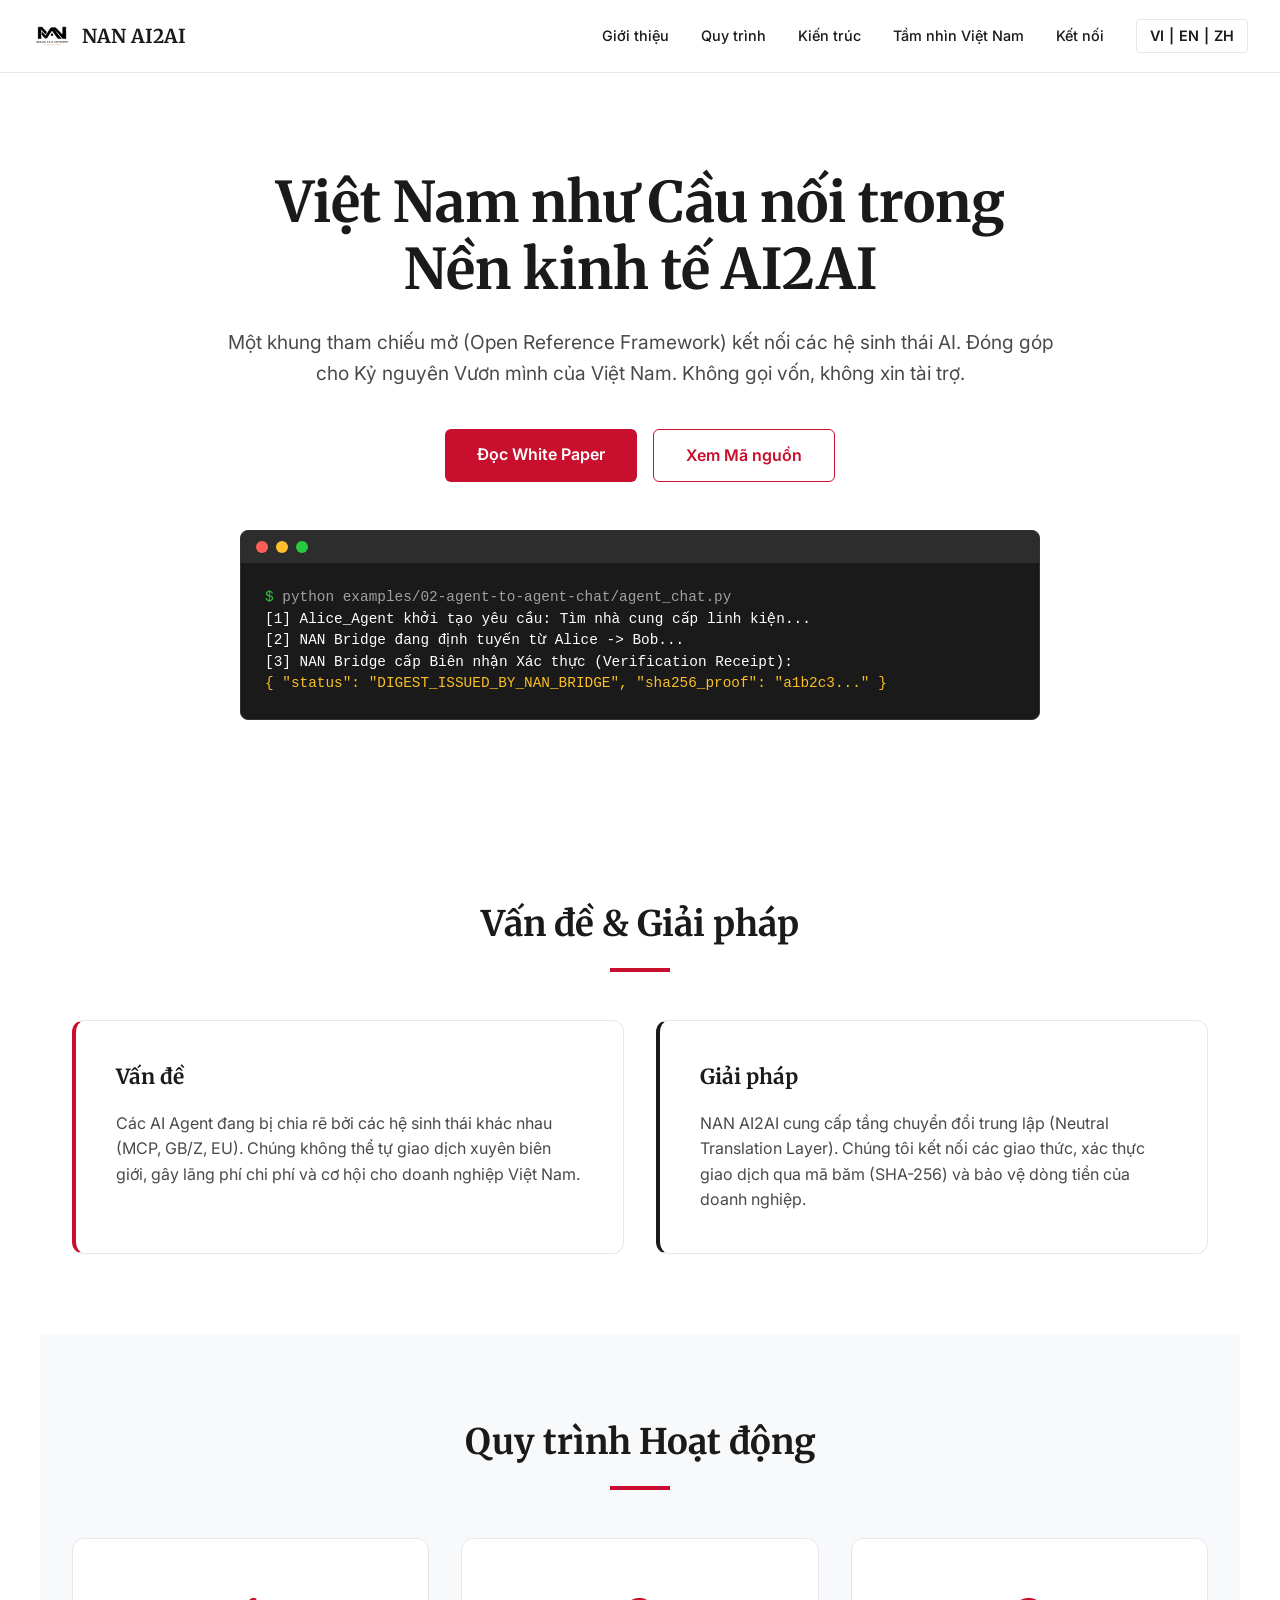
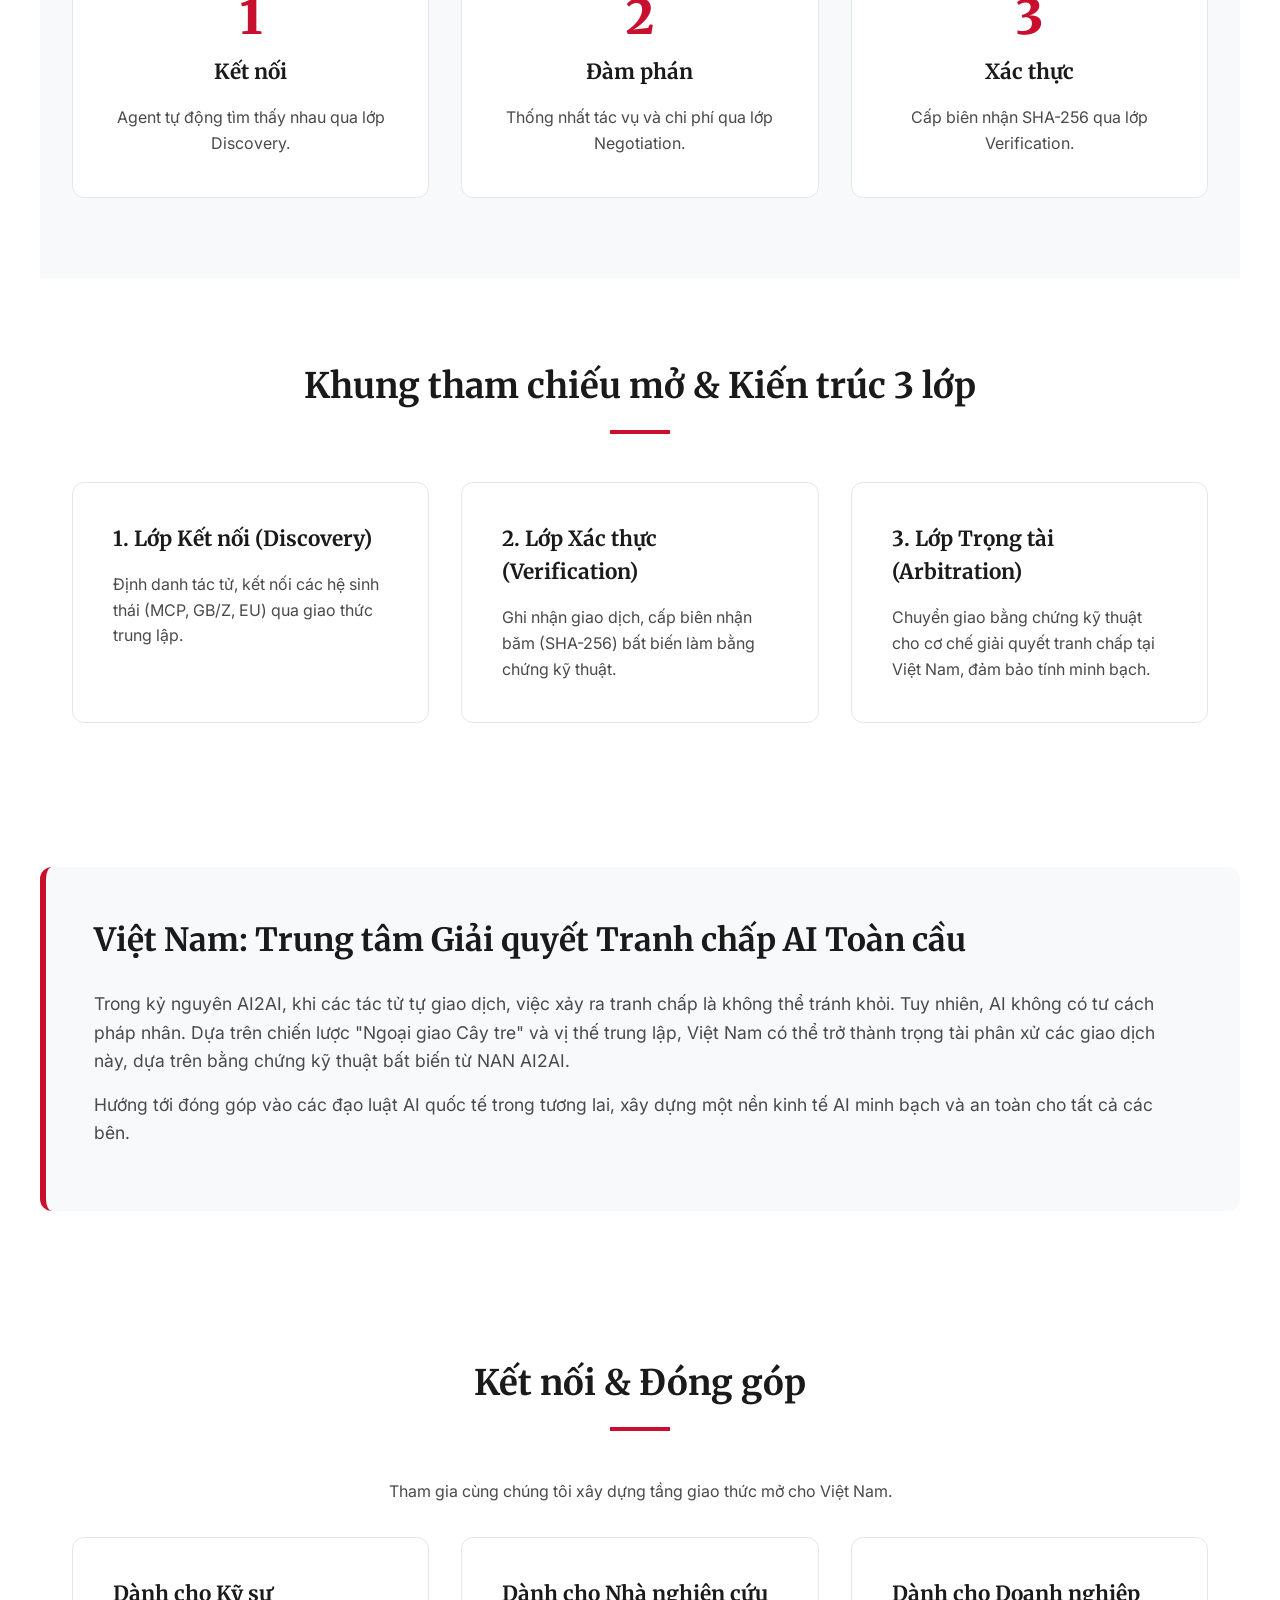
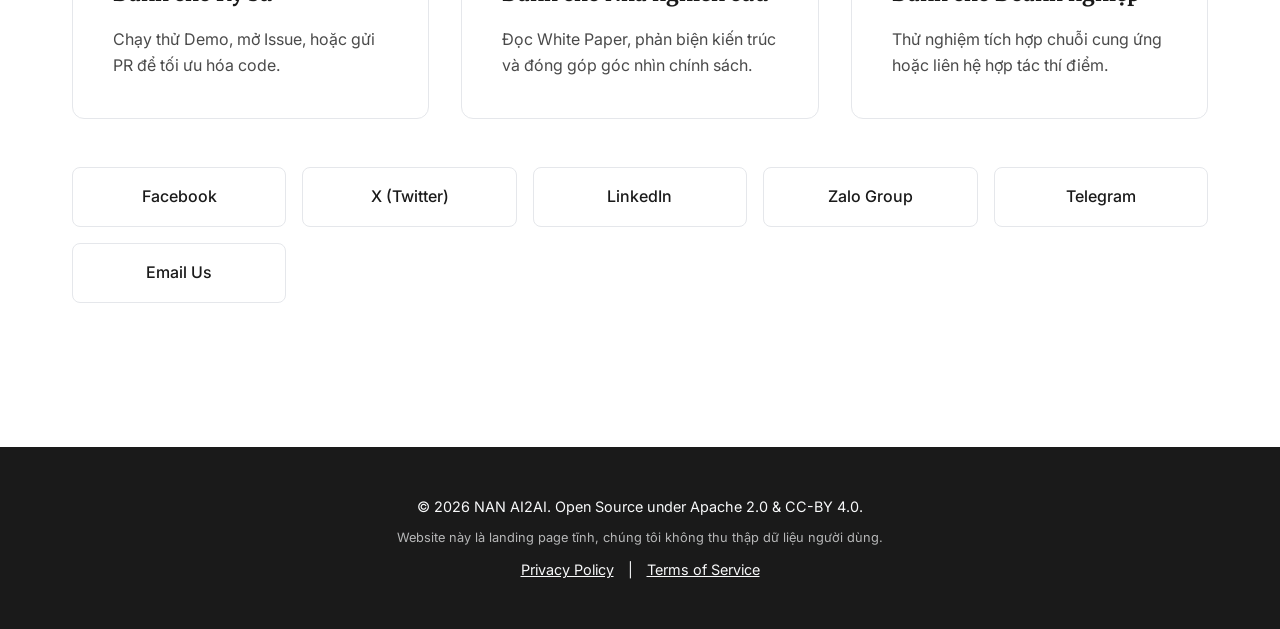
==== web_hub/index.html @ 7d1a45b8 "feat: final polish, add P2P to CI, and upgrade to trilingual (VI-EN-ZH) interface" ====
<!DOCTYPE html>
<html lang="vi">
<head>
    <meta charset="UTF-8">
    <meta name="viewport" content="width=device-width, initial-scale=1.0">
    <title>NAN AI2AI - Khung Tham Chiếu Mở</title>
    <link rel="preconnect" href="https://fonts.googleapis.com">
    <link rel="preconnect" href="https://fonts.gstatic.com" crossorigin>
    <link href="https://fonts.googleapis.com/css2?family=Inter:wght@400;500;600&family=Merriweather:wght@400;700;900&display=swap" rel="stylesheet">
    <style>
        :root {
            --primary-red: #C8102E;
            --text-dark: #1A1A1A;
            --text-gray: #4A4A4A;
            --bg-light: #F8F9FA;
            --bg-white: #FFFFFF;
            --border-color: #E5E7EB;
        }
        * { box-sizing: border-box; margin: 0; padding: 0; }
        body {
            font-family: 'Inter', sans-serif;
            color: var(--text-dark);
            background-color: var(--bg-white);
            line-height: 1.6;
        }
        h1, h2, h3 { font-family: 'Merriweather', serif; color: var(--text-dark); }
        a { text-decoration: none; color: inherit; }

        /* Navbar */
        nav {
            position: sticky; top: 0; z-index: 100;
            background: rgba(255, 255, 255, 0.95); backdrop-filter: blur(10px);
            border-bottom: 1px solid var(--border-color);
            padding: 1rem 2rem; display: flex; justify-content: space-between; align-items: center;
        }
        .logo-container { display: flex; align-items: center; gap: 10px; }
        .logo-container img { height: 40px; }
        .nav-links { display: flex; gap: 2rem; align-items: center; font-weight: 500; font-size: 0.9rem; }
        .nav-links a:hover { color: var(--primary-red); }
        .lang-toggle { cursor: pointer; border: 1px solid var(--border-color); padding: 0.3rem 0.8rem; border-radius: 4px; font-weight: 600; }
        .lang-toggle:hover { border-color: var(--primary-red); }
        .lang-btn { cursor: pointer; transition: color 0.2s; }
        .lang-btn:hover { color: var(--primary-red); }

        /* Hero */
        .hero { text-align: center; padding: 6rem 2rem; max-width: 900px; margin: 0 auto; }
        .hero h1 { font-size: 3.5rem; line-height: 1.2; margin-bottom: 1.5rem; }
        .hero p { font-size: 1.2rem; color: var(--text-gray); margin-bottom: 2.5rem; }
        .cta-group { display: flex; justify-content: center; gap: 1rem; }
        .btn { padding: 0.8rem 2rem; border-radius: 6px; font-weight: 600; transition: all 0.2s; font-size: 1rem; }
        .btn-primary { background: var(--primary-red); color: white; }
        .btn-primary:hover { opacity: 0.9; }
        .btn-secondary { background: transparent; color: var(--primary-red); border: 1px solid var(--primary-red); }
        .btn-secondary:hover { background: var(--primary-red); color: white; }

        /* Sections */
        section { padding: 5rem 2rem; max-width: 1200px; margin: 0 auto; }
        .section-title { font-size: 2.2rem; text-align: center; margin-bottom: 3rem; }
        .section-title::after {
            content: ""; display: block; width: 60px; height: 4px; background: var(--primary-red); margin: 1rem auto 0;
        }

        /* Grid Layouts */
        .grid-2 { display: grid; grid-template-columns: 1fr 1fr; gap: 2rem; }
        .grid-bento { display: grid; grid-template-columns: repeat(auto-fit, minmax(300px, 1fr)); gap: 2rem; }

        /* Cards */
        .card { padding: 2.5rem; border-radius: 12px; border: 1px solid var(--border-color); background: var(--bg-white); transition: transform 0.2s; }
        .card:hover { transform: translateY(-4px); border-color: var(--primary-red); box-shadow: 0 10px 20px rgba(0,0,0,0.05); }
        .card h3 { font-size: 1.3rem; margin-bottom: 1rem; }
        .card p { color: var(--text-gray); font-size: 1rem; }

        /* Highlight Section */
        .highlight-section { background: var(--bg-light); border-left: 6px solid var(--primary-red); border-radius: 12px; padding: 3rem; margin: 4rem auto; max-width: 1200px; }
        .highlight-section h2 { font-size: 2rem; margin-bottom: 1.5rem; }
        .highlight-section p { font-size: 1.1rem; color: var(--text-gray); margin-bottom: 1rem; }

        /* Connect */
        .connect-grid { display: grid; grid-template-columns: repeat(auto-fit, minmax(200px, 1fr)); gap: 1rem; }
        .connect-btn {
            display: flex; align-items: center; justify-content: center; gap: 10px;
            padding: 1rem; border: 1px solid var(--border-color); border-radius: 8px;
            font-weight: 500; transition: all 0.2s; background: var(--bg-white);
        }
        .connect-btn:hover { border-color: var(--primary-red); color: var(--primary-red); background: var(--bg-light); }

        /* Footer */
        footer { background: var(--text-dark); color: var(--bg-light); text-align: center; padding: 3rem 2rem; margin-top: 4rem; font-size: 0.9rem; }
        footer a { color: var(--bg-light); text-decoration: underline; margin: 0 10px; }
        footer a:hover { color: var(--primary-red); }

        @media (max-width: 768px) {
            .hero h1 { font-size: 2.2rem; }
            .grid-2 { grid-template-columns: 1fr; }
            .nav-links { display: none; }
        }
    </style>
</head>
<body>

    <nav>
        <div class="logo-container">
            <img src="logo-nan-ai2ai.png" alt="NAN AI2AI Logo" onerror="this.style.display='none'">
            <strong style="font-family: 'Merriweather', serif; font-size: 1.2rem;">NAN AI2AI</strong>
        </div>
        <div class="nav-links">
            <a href="#about" data-vi="Giới thiệu" data-en="About" data-zh="关于">Giới thiệu</a>
            <a href="#how-it-works" data-vi="Quy trình" data-en="How It Works" data-zh="运作流程">Quy trình</a>
            <a href="#architecture" data-vi="Kiến trúc" data-en="Architecture" data-zh="架构">Kiến trúc</a>
            <a href="#vision" data-vi="Tầm nhìn Việt Nam" data-en="Vietnam Vision" data-zh="越南愿景">Tầm nhìn Việt Nam</a>
            <a href="#connect" data-vi="Kết nối" data-en="Connect" data-zh="连接与贡献">Kết nối</a>
            <div class="lang-toggle" style="display: flex; gap: 5px;">
                <span onclick="setLang('vi')" class="lang-btn">VI</span> |
                <span onclick="setLang('en')" class="lang-btn">EN</span> |
                <span onclick="setLang('zh')" class="lang-btn">ZH</span>
            </div>
        </div>
    </nav>

    <header class="hero">
        <h1 data-vi="Việt Nam như Cầu nối trong Nền kinh tế AI2AI" data-en="Vietnam as a Bridge in the AI2AI Economy" data-zh="越南作为 AI2AI 经济中的桥梁">Việt Nam như Cầu nối trong Nền kinh tế AI2AI</h1>
        <p data-vi="Một khung tham chiếu mở (Open Reference Framework) kết nối các hệ sinh thái AI. Đóng góp cho Kỷ nguyên Vươn mình của Việt Nam. Không gọi vốn, không xin tài trợ." data-en="An open reference framework connecting AI ecosystems. Contributing to Vietnam's Ascension Era. No fundraising, no grants." data-zh="连接 AI 生态系统的开放参考框架。为越南的崛起时代贡献力量。无融资，无赞助。">Một khung tham chiếu mở (Open Reference Framework) kết nối các hệ sinh thái AI. Đóng góp cho Kỷ nguyên Vươn mình của Việt Nam. Không gọi vốn, không xin tài trợ.</p>
        <div class="cta-group">
            <a href="https://github.com/nan-nexus-network/ai2ai-core/blob/main/docs/WHITEPAPER_VN_AI_BRIDGE.md" target="_blank" rel="noopener noreferrer" class="btn btn-primary" data-vi="Đọc White Paper" data-en="Read Whitepaper" data-zh="阅读白皮书">Đọc White Paper</a>
            <a href="https://github.com/nan-nexus-network/ai2ai-core" target="_blank" rel="noopener noreferrer" class="btn btn-secondary" data-vi="Xem Mã nguồn" data-en="View Source" data-zh="查看源码">Xem Mã nguồn</a>
        </div>
        <div style="margin-top: 3rem; background: #1A1A1A; border-radius: 8px; overflow: hidden; text-align: left; max-width: 800px; margin-left: auto; margin-right: auto; border: 1px solid #333;">
            <div style="background: #2D2D2D; padding: 10px 15px; display: flex; gap: 8px;">
                <div style="width: 12px; height: 12px; border-radius: 50%; background: #FF5F56;"></div>
                <div style="width: 12px; height: 12px; border-radius: 50%; background: #FFBD2E;"></div>
                <div style="width: 12px; height: 12px; border-radius: 50%; background: #27C93F;"></div>
            </div>
            <div style="padding: 1.5rem; font-family: monospace; font-size: 0.9rem; color: #A0A0A0; line-height: 1.5;">
                <span style="color: #27C93F;">$</span> python examples/02-agent-to-agent-chat/agent_chat.py<br>
                <span style="color: #FFFFFF;">[1] Alice_Agent khởi tạo yêu cầu: Tìm nhà cung cấp linh kiện...</span><br>
                <span style="color: #FFFFFF;">[2] NAN Bridge đang định tuyến từ Alice -&gt; Bob...</span><br>
                <span style="color: #FFFFFF;">[3] NAN Bridge cấp Biên nhận Xác thực (Verification Receipt):</span><br>
                <span style="color: #FBBF24;">{ &quot;status&quot;: &quot;DIGEST_ISSUED_BY_NAN_BRIDGE&quot;, &quot;sha256_proof&quot;: &quot;a1b2c3...&quot; }</span>
            </div>
        </div>
    </header>

    <section id="about">
        <h2 class="section-title" data-vi="Vấn đề & Giải pháp" data-en="Problem & Solution" data-zh="问题与解决方案">Vấn đề & Giải pháp</h2>
        <div class="grid-2">
            <div class="card" style="border-left: 4px solid var(--primary-red);">
                <h3 data-vi="Vấn đề" data-en="The Problem" data-zh="问题">Vấn đề</h3>
                <p data-vi="Các AI Agent đang bị chia rẽ bởi các hệ sinh thái khác nhau (MCP, GB/Z, EU). Chúng không thể tự giao dịch xuyên biên giới, gây lãng phí chi phí và cơ hội cho doanh nghiệp Việt Nam." data-en="AI Agents are divided by different ecosystems (MCP, GB/Z, EU). They cannot transact cross-border autonomously, wasting costs and opportunities for Vietnamese businesses." data-zh="AI 智能体被不同的生态系统（美国 MCP、中国 GB/Z、欧盟标准）割裂。它们无法自主进行跨境交易，浪费了越南企业的成本和机会。">Các AI Agent đang bị chia rẽ bởi các hệ sinh thái khác nhau (MCP, GB/Z, EU). Chúng không thể tự giao dịch xuyên biên giới, gây lãng phí chi phí và cơ hội cho doanh nghiệp Việt Nam.</p>
            </div>
            <div class="card" style="border-left: 4px solid var(--text-dark);">
                <h3 data-vi="Giải pháp" data-en="The Solution" data-zh="解决方案">Giải pháp</h3>
                <p data-vi="NAN AI2AI cung cấp tầng chuyển đổi trung lập (Neutral Translation Layer). Chúng tôi kết nối các giao thức, xác thực giao dịch qua mã băm (SHA-256) và bảo vệ dòng tiền của doanh nghiệp." data-en="NAN AI2AI provides a Neutral Translation Layer. We connect protocols, verify transactions via cryptographic hashes (SHA-256), and protect business cash flows." data-zh="NAN AI2AI 提供中立转换层。我们连接协议，通过加密哈希 (SHA-256) 验证交易，并保护企业的现金流。">NAN AI2AI cung cấp tầng chuyển đổi trung lập (Neutral Translation Layer). Chúng tôi kết nối các giao thức, xác thực giao dịch qua mã băm (SHA-256) và bảo vệ dòng tiền của doanh nghiệp.</p>
            </div>
        </div>
    </section>

    <section id="how-it-works" style="padding: 5rem 2rem; background: var(--bg-light);">
        <div style="max-width: 1200px; margin: 0 auto;">
            <h2 class="section-title" data-vi="Quy trình Hoạt động" data-en="How It Works" data-zh="运作流程">Quy trình Hoạt động</h2>
            <div class="grid-bento">
                <div class="card" style="text-align: center;">
                    <div style="font-size: 3rem; color: var(--primary-red); font-family: 'Merriweather', serif; font-weight: 900;">1</div>
                    <h3 data-vi="Kết nối" data-en="Connect" data-zh="连接">Kết nối</h3>
                    <p data-vi="Agent tự động tìm thấy nhau qua lớp Discovery." data-en="Agents automatically discover each other." data-zh="智能体通过发现层自动找到彼此。">Agent tự động tìm thấy nhau qua lớp Discovery.</p>
                </div>
                <div class="card" style="text-align: center;">
                    <div style="font-size: 3rem; color: var(--primary-red); font-family: 'Merriweather', serif; font-weight: 900;">2</div>
                    <h3 data-vi="Đàm phán" data-en="Negotiate" data-zh="协商">Đàm phán</h3>
                    <p data-vi="Thống nhất tác vụ và chi phí qua lớp Negotiation." data-en="Agree on tasks and costs via Negotiation." data-zh="通过协商层就任务和成本达成一致。">Thống nhất tác vụ và chi phí qua lớp Negotiation.</p>
                </div>
                <div class="card" style="text-align: center;">
                    <div style="font-size: 3rem; color: var(--primary-red); font-family: 'Merriweather', serif; font-weight: 900;">3</div>
                    <h3 data-vi="Xác thực" data-en="Verify" data-zh="验证">Xác thực</h3>
                    <p data-vi="Cấp biên nhận SHA-256 qua lớp Verification." data-en="Issue SHA-256 receipts via Verification." data-zh="通过验证层签发 SHA-256 回执。">Cấp biên nhận SHA-256 qua lớp Verification.</p>
                </div>
            </div>
        </div>
    </section>

    <section id="architecture">
        <h2 class="section-title" data-vi="Khung tham chiếu mở & Kiến trúc 3 lớp" data-en="Open Framework & 3-Layer Architecture" data-zh="开放框架与三层架构">Khung tham chiếu mở & Kiến trúc 3 lớp</h2>
        <div class="grid-bento">
            <div class="card">
                <h3 data-vi="1. Lớp Kết nối (Discovery)" data-en="1. Discovery Layer" data-zh="1. 发现层 (Discovery)">1. Lớp Kết nối (Discovery)</h3>
                <p data-vi="Định danh tác tử, kết nối các hệ sinh thái (MCP, GB/Z, EU) qua giao thức trung lập." data-en="Agent identity, connecting ecosystems (MCP, GB/Z, EU) via a neutral protocol." data-zh="智能体身份，通过中立协议连接生态系统（MCP、GB/Z、欧盟）。">Định danh tác tử, kết nối các hệ sinh thái (MCP, GB/Z, EU) qua giao thức trung lập.</p>
            </div>
            <div class="card">
                <h3 data-vi="2. Lớp Xác thực (Verification)" data-en="2. Verification Layer" data-zh="2. 验证层 (Verification)">2. Lớp Xác thực (Verification)</h3>
                <p data-vi="Ghi nhận giao dịch, cấp biên nhận băm (SHA-256) bất biến làm bằng chứng kỹ thuật." data-en="Records transactions, issues immutable hash receipts (SHA-256) as technical evidence." data-zh="记录交易，签发不可篡改的哈希回执 (SHA-256) 作为技术证据。">Ghi nhận giao dịch, cấp biên nhận băm (SHA-256) bất biến làm bằng chứng kỹ thuật.</p>
            </div>
            <div class="card">
                <h3 data-vi="3. Lớp Trọng tài (Arbitration)" data-en="3. Arbitration Layer" data-zh="3. 仲裁层 (Arbitration)">3. Lớp Trọng tài (Arbitration)</h3>
                <p data-vi="Chuyển giao bằng chứng kỹ thuật cho cơ chế giải quyết tranh chấp tại Việt Nam, đảm bảo tính minh bạch." data-en="Transfers technical evidence to dispute resolution mechanisms in Vietnam, ensuring transparency." data-zh="将技术证据移交给越南的争议解决机制，确保透明度。">Chuyển giao bằng chứng kỹ thuật cho cơ chế giải quyết tranh chấp tại Việt Nam, đảm bảo tính minh bạch.</p>
            </div>
        </div>
    </section>

    <section id="vision" class="highlight-section">
        <h2 data-vi="Việt Nam: Trung tâm Giải quyết Tranh chấp AI Toàn cầu" data-en="Vietnam: The Global AI Dispute Resolution Hub" data-zh="越南：全球 AI 争议解决中心">Việt Nam: Trung tâm Giải quyết Tranh chấp AI Toàn cầu</h2>
        <p data-vi="Trong kỷ nguyên AI2AI, khi các tác tử tự giao dịch, việc xảy ra tranh chấp là không thể tránh khỏi. Tuy nhiên, AI không có tư cách pháp nhân. Dựa trên chiến lược &quot;Ngoại giao Cây tre&quot; và vị thế trung lập, Việt Nam có thể trở thành trọng tài phân xử các giao dịch này, dựa trên bằng chứng kỹ thuật bất biến từ NAN AI2AI." data-en="In the AI2AI era, as agents transact autonomously, disputes are inevitable. Yet, AI lacks legal personhood. Leveraging the 'Bamboo Diplomacy' and neutral stance, Vietnam can serve as the arbitrator for these transactions, based on immutable technical evidence from NAN AI2AI." data-zh="在 AI2AI 时代，随着智能体自主交易，争议不可避免。然而，AI 缺乏法人资格。凭借“竹子外交”和中立立场，越南可以基于 NAN AI2AI 不可篡改的技术证据，充当这些交易的仲裁者。">Trong kỷ nguyên AI2AI, khi các tác tử tự giao dịch, việc xảy ra tranh chấp là không thể tránh khỏi. Tuy nhiên, AI không có tư cách pháp nhân. Dựa trên chiến lược "Ngoại giao Cây tre" và vị thế trung lập, Việt Nam có thể trở thành trọng tài phân xử các giao dịch này, dựa trên bằng chứng kỹ thuật bất biến từ NAN AI2AI.</p>
        <p data-vi="Hướng tới đóng góp vào các đạo luật AI quốc tế trong tương lai, xây dựng một nền kinh tế AI minh bạch và an toàn cho tất cả các bên." data-en="Aiming to contribute to future international AI laws, building a transparent and secure AI economy for all parties." data-zh="致力于为未来的国际 AI 法律做出贡献，为各方构建透明、安全的 AI 经济。">Hướng tới đóng góp vào các đạo luật AI quốc tế trong tương lai, xây dựng một nền kinh tế AI minh bạch và an toàn cho tất cả các bên.</p>
    </section>

    <section id="connect">
        <h2 class="section-title" data-vi="Kết nối & Đóng góp" data-en="Connect & Contribute" data-zh="连接与贡献">Kết nối & Đóng góp</h2>
        <p style="text-align: center; margin-bottom: 2rem; color: var(--text-gray);" data-vi="Tham gia cùng chúng tôi xây dựng tầng giao thức mở cho Việt Nam." data-en="Join us in building an open protocol layer for Vietnam." data-zh="加入我们，共同为越南构建开放协议层。">Tham gia cùng chúng tôi xây dựng tầng giao thức mở cho Việt Nam.</p>

        <div class="grid-bento" style="margin-bottom: 3rem;">
            <div class="card">
                <h3 data-vi="Dành cho Kỹ sư" data-en="For Engineers" data-zh="面向工程师">Dành cho Kỹ sư</h3>
                <p data-vi="Chạy thử Demo, mở Issue, hoặc gửi PR để tối ưu hóa code." data-en="Run the demo, open issues, or submit PRs." data-zh="运行演示，提交 Issue 或 PR 以优化代码。">Chạy thử Demo, mở Issue, hoặc gửi PR để tối ưu hóa code.</p>
            </div>
            <div class="card">
                <h3 data-vi="Dành cho Nhà nghiên cứu" data-en="For Researchers" data-zh="面向研究人员">Dành cho Nhà nghiên cứu</h3>
                <p data-vi="Đọc White Paper, phản biện kiến trúc và đóng góp góc nhìn chính sách." data-en="Read the whitepaper, critique architecture, and contribute policy views." data-zh="阅读白皮书，批判架构并贡献政策观点。">Đọc White Paper, phản biện kiến trúc và đóng góp góc nhìn chính sách.</p>
            </div>
            <div class="card">
                <h3 data-vi="Dành cho Doanh nghiệp" data-en="For Enterprises" data-zh="面向企业">Dành cho Doanh nghiệp</h3>
                <p data-vi="Thử nghiệm tích hợp chuỗi cung ứng hoặc liên hệ hợp tác thí điểm." data-en="Test supply chain integration or contact us for pilot partnerships." data-zh="测试供应链集成或联系我们进行试点合作。">Thử nghiệm tích hợp chuỗi cung ứng hoặc liên hệ hợp tác thí điểm.</p>
            </div>
        </div>

        <div class="connect-grid">
            <a href="https://www.facebook.com/profile.php?id=61595651371198" target="_blank" rel="noopener noreferrer" class="connect-btn">Facebook</a>
            <a href="https://x.com/Nan_ai2ai_vn" target="_blank" rel="noopener noreferrer" class="connect-btn">X (Twitter)</a>
            <a href="https://www.linkedin.com/in/nan-ai2ai-b02b67365/" target="_blank" rel="noopener noreferrer" class="connect-btn">LinkedIn</a>
            <a href="https://zalo.me/g/h0cbluccgocfud9fmih4" target="_blank" rel="noopener noreferrer" class="connect-btn">Zalo Group</a>
            <a href="https://t.me/+87ARJ1e1NUA0ZDQ1" target="_blank" rel="noopener noreferrer" class="connect-btn">Telegram</a>
            <a href="mailto:nan_ai2ai@proton.me" class="connect-btn">Email Us</a>
        </div>
    </section>

    <footer>
        <p>© 2026 NAN AI2AI. Open Source under Apache 2.0 & CC-BY 4.0.</p>
        <p style="margin-top: 10px; font-size: 0.8rem; opacity: 0.7;" data-vi="Website này là landing page tĩnh, chúng tôi không thu thập dữ liệu người dùng." data-en="This is a static landing page, we do not collect user data." data-zh="这是一个静态落地页，我们不收集用户数据。">Website này là landing page tĩnh, chúng tôi không thu thập dữ liệu người dùng.</p>
        <p style="margin-top: 10px;"><a href="privacy.html">Privacy Policy</a> | <a href="terms.html">Terms of Service</a></p>
    </footer>

    <script>
        let currentLang = 'vi';
        function setLang(lang) {
            currentLang = lang;
            document.querySelectorAll('[data-vi]').forEach(el => {
                if (el.getAttribute('data-' + currentLang)) {
                    el.textContent = el.getAttribute('data-' + currentLang);
                }
            });
            document.documentElement.lang = currentLang;
        }
    </script>
</body>
</html>
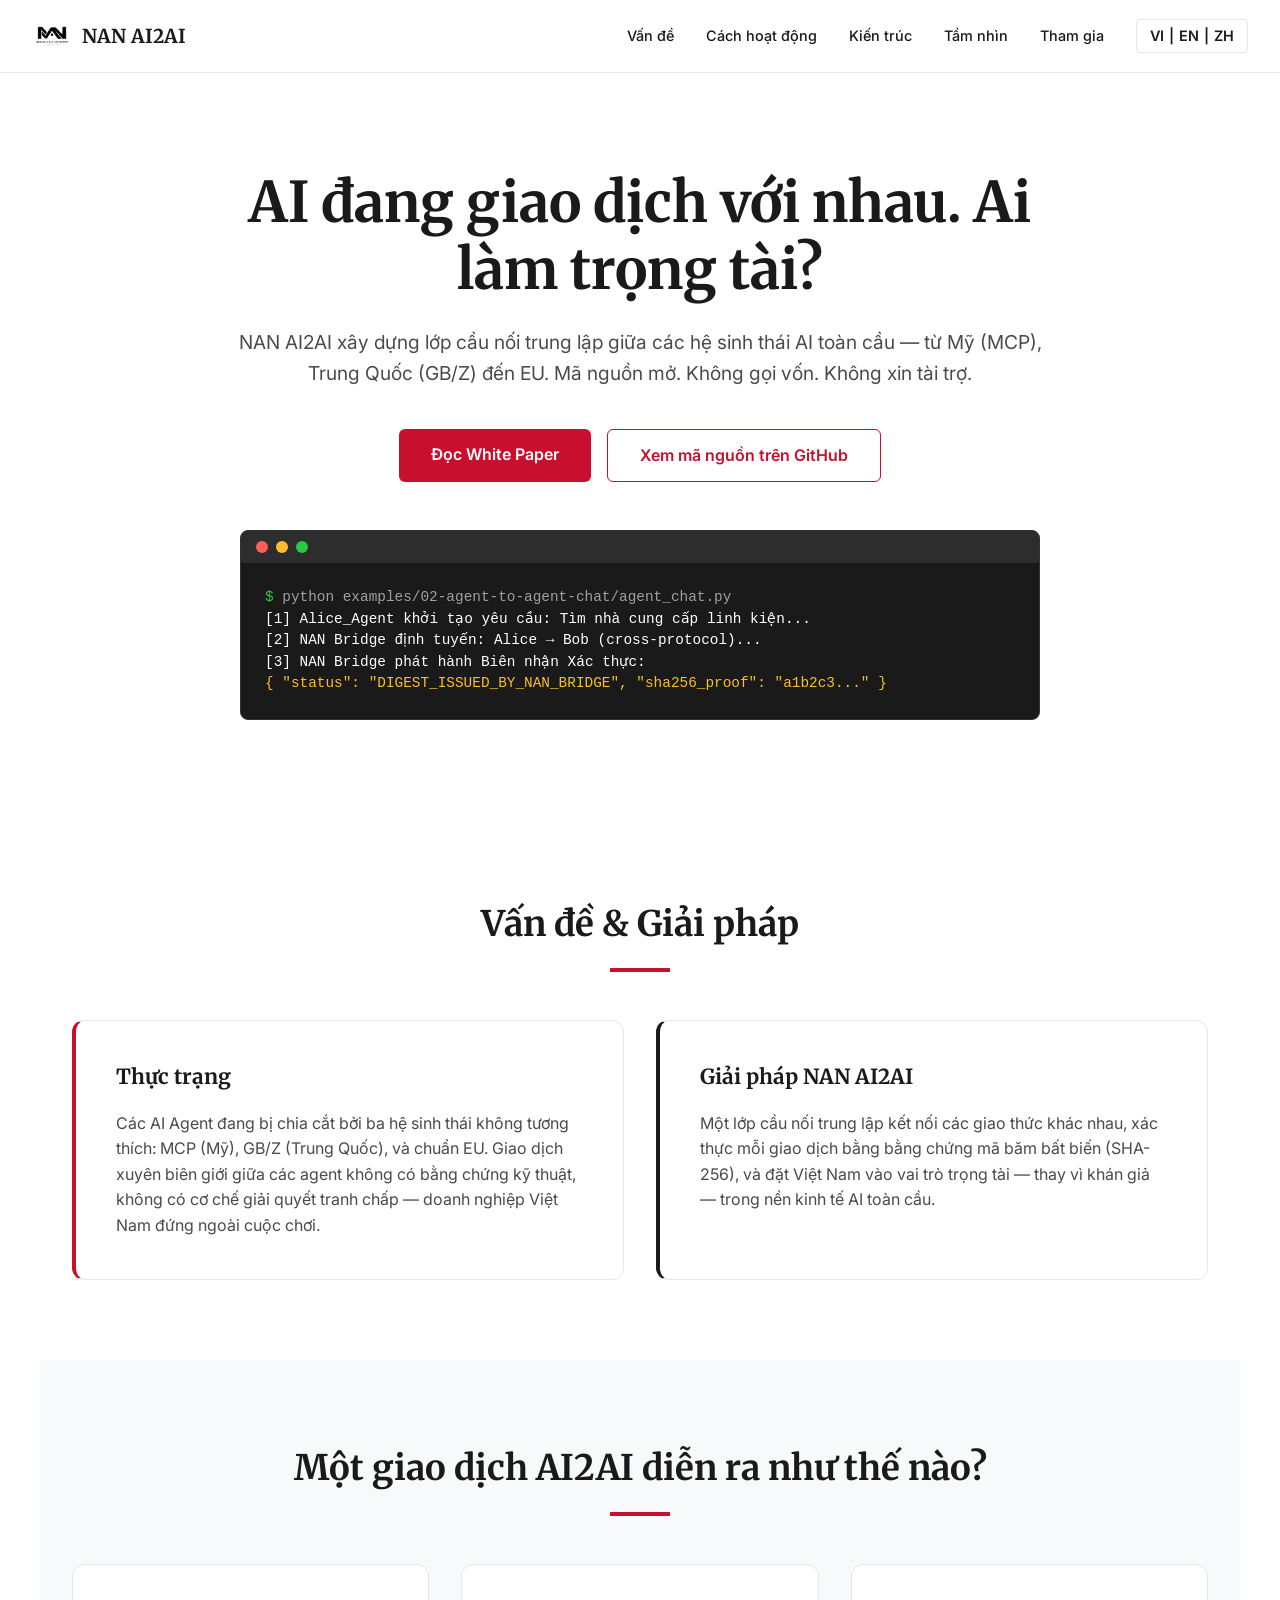
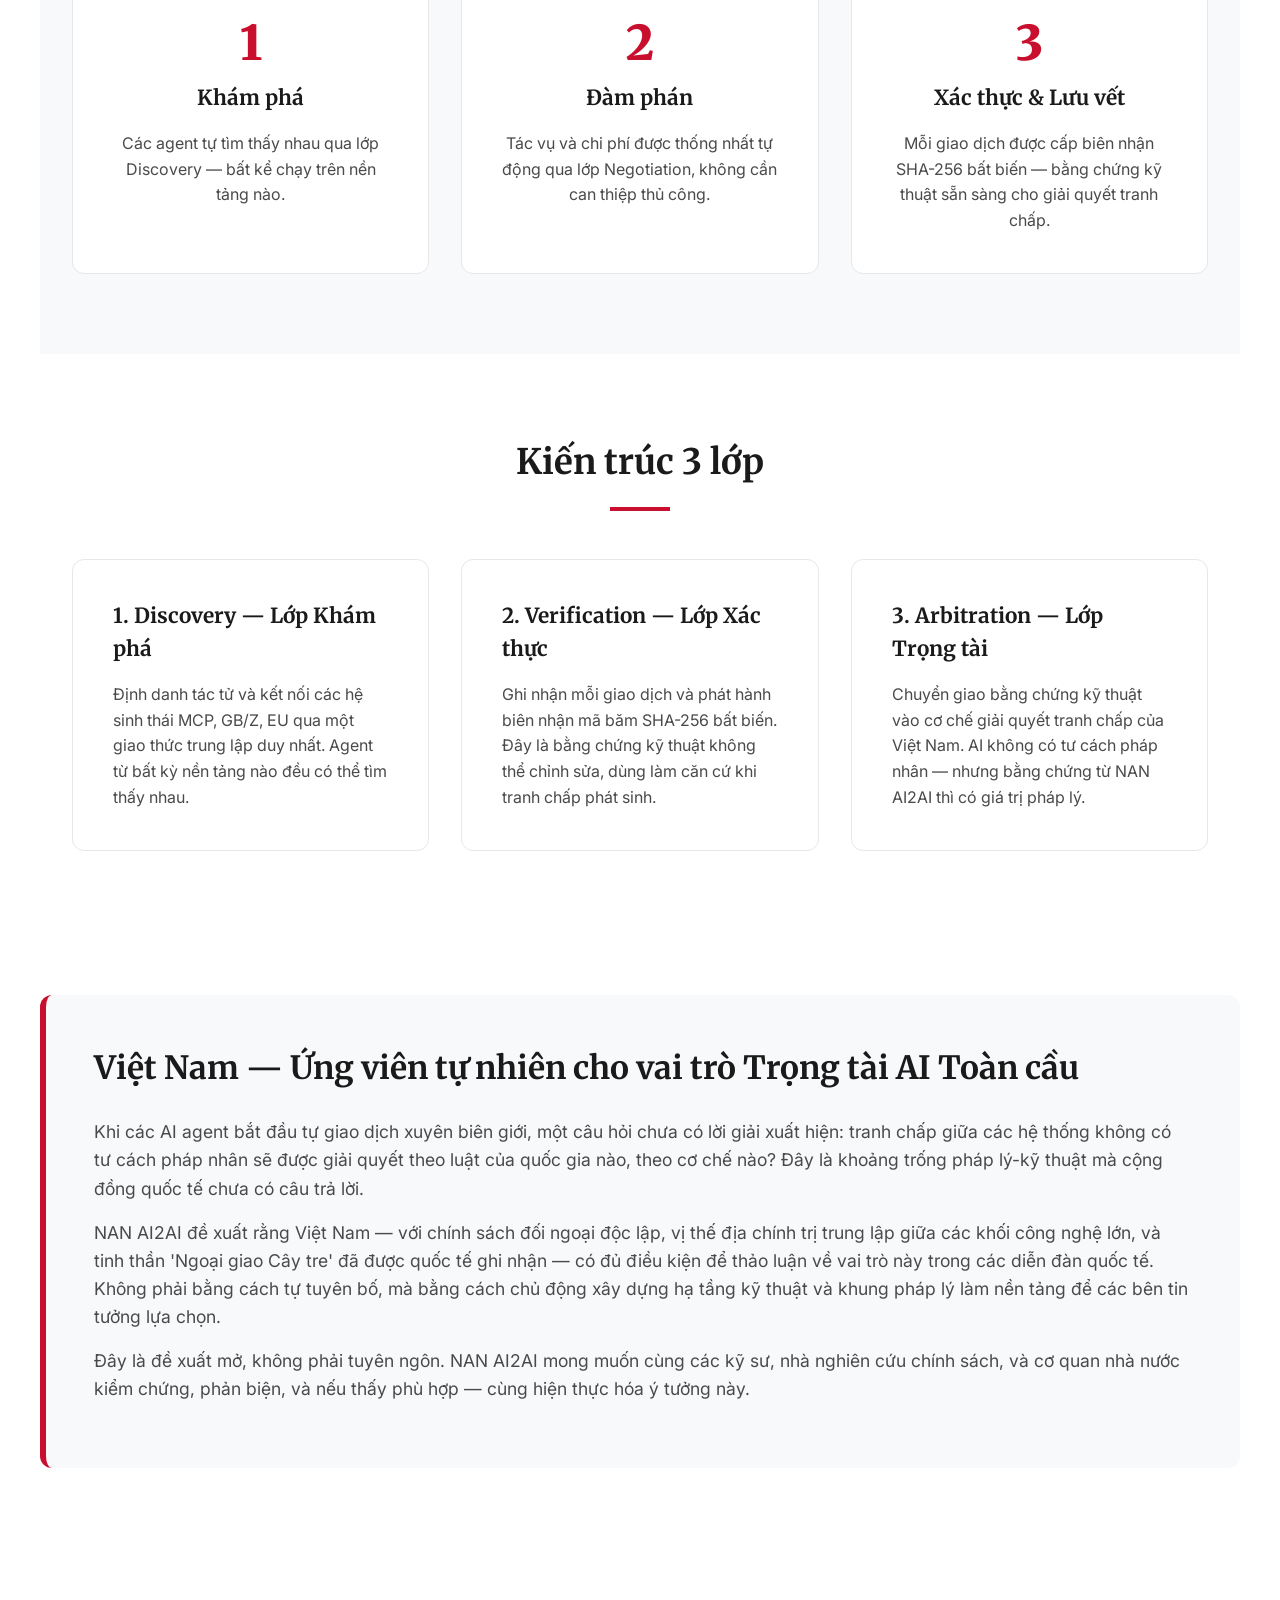
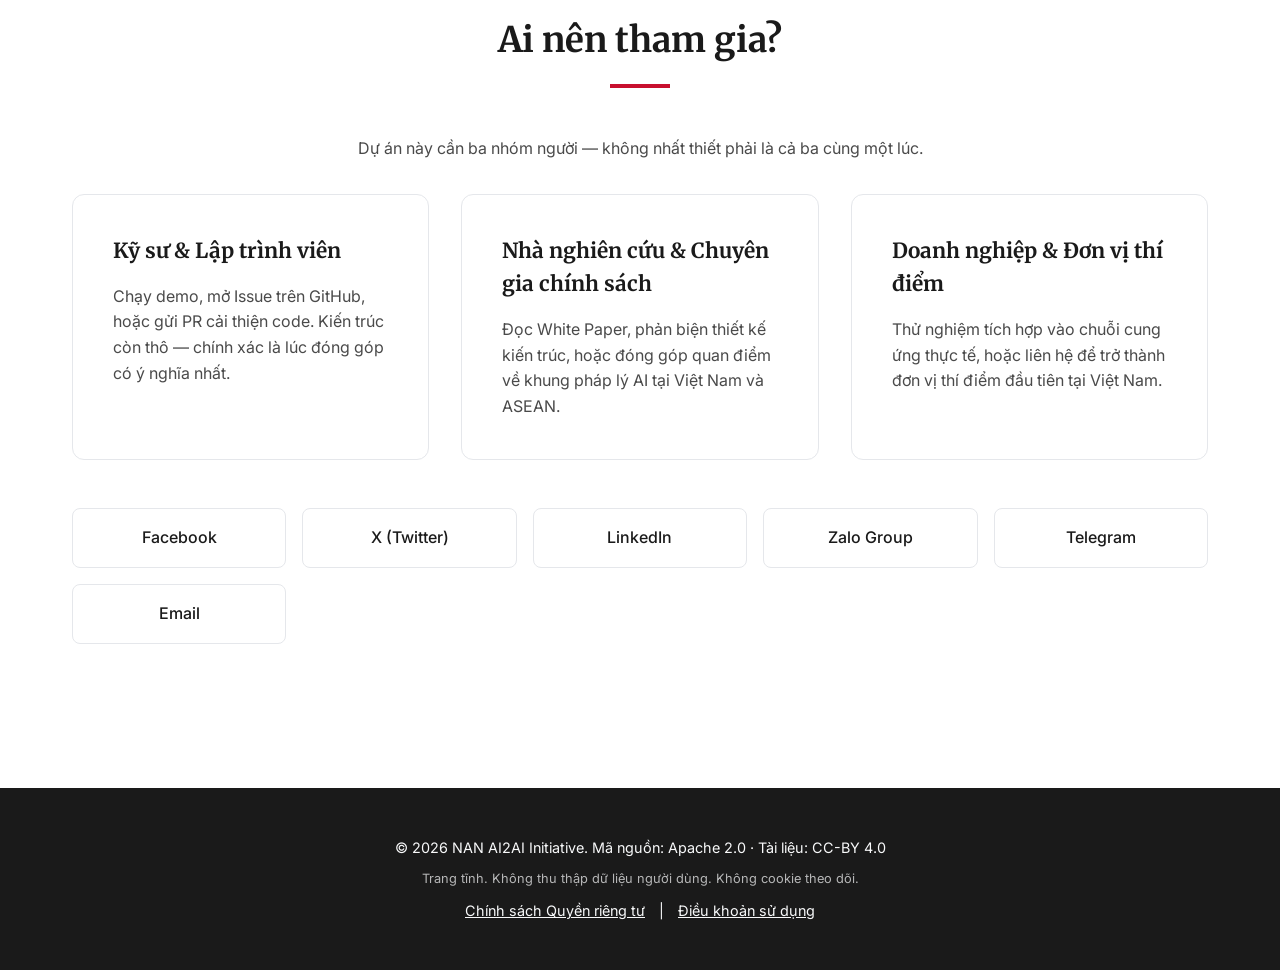
==== commit d6fdd487: "fix: finalize trilingual UI, fix ZH 404 link, and add favicon" ====
--- a/web_hub/index.html
+++ b/web_hub/index.html
@@ -3,10 +3,12 @@
 <head>
     <meta charset="UTF-8">
     <meta name="viewport" content="width=device-width, initial-scale=1.0">
-    <title>NAN AI2AI - Khung Tham Chiếu Mở</title>
+    <title data-vi="NAN AI2AI — Cầu nối AI xuyên biên giới từ Việt Nam" data-en="NAN AI2AI — A Cross-Border AI Bridge from Vietnam" data-zh="NAN AI2AI — 来自越南的跨境 AI 桥梁">NAN AI2AI — Cầu nối AI xuyên biên giới từ Việt Nam</title>
+    <meta name="description" content="NAN AI2AI xây dựng lớp cầu nối trung lập giữa các hệ sinh thái AI toàn cầu — từ Mỹ (MCP), Trung Quốc (GB/Z) đến EU. Mã nguồn mở. Không gọi vốn. Không xin tài trợ." data-vi-content="NAN AI2AI xây dựng lớp cầu nối trung lập giữa các hệ sinh thái AI toàn cầu — từ Mỹ (MCP), Trung Quốc (GB/Z) đến EU. Mã nguồn mở. Không gọi vốn. Không xin tài trợ." data-en-content="NAN AI2AI builds a neutral bridge layer between global AI ecosystems, from the United States (MCP) and China (GB/Z) to the EU. Open source. No funding. No grants." data-zh-content="NAN AI2AI 构建全球 AI 生态系统之间的中立桥接层，涵盖美国 (MCP)、中国 (GB/Z) 与欧盟。开源。无融资，无赞助。" />
     <link rel="preconnect" href="https://fonts.googleapis.com">
     <link rel="preconnect" href="https://fonts.gstatic.com" crossorigin>
     <link href="https://fonts.googleapis.com/css2?family=Inter:wght@400;500;600&family=Merriweather:wght@400;700;900&display=swap" rel="stylesheet">
+    <link rel="icon" type="image/png" href="logo-nan-ai2ai.png">
     <style>
         :root {
             --primary-red: #C8102E;
@@ -26,7 +28,6 @@
         h1, h2, h3 { font-family: 'Merriweather', serif; color: var(--text-dark); }
         a { text-decoration: none; color: inherit; }
 
-        /* Navbar */
         nav {
             position: sticky; top: 0; z-index: 100;
             background: rgba(255, 255, 255, 0.95); backdrop-filter: blur(10px);
@@ -42,7 +43,6 @@
         .lang-btn { cursor: pointer; transition: color 0.2s; }
         .lang-btn:hover { color: var(--primary-red); }
 
-        /* Hero */
         .hero { text-align: center; padding: 6rem 2rem; max-width: 900px; margin: 0 auto; }
         .hero h1 { font-size: 3.5rem; line-height: 1.2; margin-bottom: 1.5rem; }
         .hero p { font-size: 1.2rem; color: var(--text-gray); margin-bottom: 2.5rem; }
@@ -53,29 +53,24 @@
         .btn-secondary { background: transparent; color: var(--primary-red); border: 1px solid var(--primary-red); }
         .btn-secondary:hover { background: var(--primary-red); color: white; }
 
-        /* Sections */
         section { padding: 5rem 2rem; max-width: 1200px; margin: 0 auto; }
         .section-title { font-size: 2.2rem; text-align: center; margin-bottom: 3rem; }
         .section-title::after {
             content: ""; display: block; width: 60px; height: 4px; background: var(--primary-red); margin: 1rem auto 0;
         }
 
-        /* Grid Layouts */
         .grid-2 { display: grid; grid-template-columns: 1fr 1fr; gap: 2rem; }
         .grid-bento { display: grid; grid-template-columns: repeat(auto-fit, minmax(300px, 1fr)); gap: 2rem; }
 
-        /* Cards */
         .card { padding: 2.5rem; border-radius: 12px; border: 1px solid var(--border-color); background: var(--bg-white); transition: transform 0.2s; }
         .card:hover { transform: translateY(-4px); border-color: var(--primary-red); box-shadow: 0 10px 20px rgba(0,0,0,0.05); }
         .card h3 { font-size: 1.3rem; margin-bottom: 1rem; }
         .card p { color: var(--text-gray); font-size: 1rem; }
 
-        /* Highlight Section */
         .highlight-section { background: var(--bg-light); border-left: 6px solid var(--primary-red); border-radius: 12px; padding: 3rem; margin: 4rem auto; max-width: 1200px; }
         .highlight-section h2 { font-size: 2rem; margin-bottom: 1.5rem; }
         .highlight-section p { font-size: 1.1rem; color: var(--text-gray); margin-bottom: 1rem; }
 
-        /* Connect */
         .connect-grid { display: grid; grid-template-columns: repeat(auto-fit, minmax(200px, 1fr)); gap: 1rem; }
         .connect-btn {
             display: flex; align-items: center; justify-content: center; gap: 10px;
@@ -84,7 +79,6 @@
         }
         .connect-btn:hover { border-color: var(--primary-red); color: var(--primary-red); background: var(--bg-light); }
 
-        /* Footer */
         footer { background: var(--text-dark); color: var(--bg-light); text-align: center; padding: 3rem 2rem; margin-top: 4rem; font-size: 0.9rem; }
         footer a { color: var(--bg-light); text-decoration: underline; margin: 0 10px; }
         footer a:hover { color: var(--primary-red); }
@@ -104,11 +98,11 @@
             <strong style="font-family: 'Merriweather', serif; font-size: 1.2rem;">NAN AI2AI</strong>
         </div>
         <div class="nav-links">
-            <a href="#about" data-vi="Giới thiệu" data-en="About" data-zh="关于">Giới thiệu</a>
-            <a href="#how-it-works" data-vi="Quy trình" data-en="How It Works" data-zh="运作流程">Quy trình</a>
+            <a href="#about" data-vi="Vấn đề" data-en="Problem" data-zh="问题">Vấn đề</a>
+            <a href="#how-it-works" data-vi="Cách hoạt động" data-en="How It Works" data-zh="运作方式">Cách hoạt động</a>
             <a href="#architecture" data-vi="Kiến trúc" data-en="Architecture" data-zh="架构">Kiến trúc</a>
-            <a href="#vision" data-vi="Tầm nhìn Việt Nam" data-en="Vietnam Vision" data-zh="越南愿景">Tầm nhìn Việt Nam</a>
-            <a href="#connect" data-vi="Kết nối" data-en="Connect" data-zh="连接与贡献">Kết nối</a>
+            <a href="#vision" data-vi="Tầm nhìn" data-en="Vision" data-zh="愿景">Tầm nhìn</a>
+            <a href="#connect" data-vi="Tham gia" data-en="Get Involved" data-zh="参与">Tham gia</a>
             <div class="lang-toggle" style="display: flex; gap: 5px;">
                 <span onclick="setLang('vi')" class="lang-btn">VI</span> |
                 <span onclick="setLang('en')" class="lang-btn">EN</span> |
@@ -118,11 +112,11 @@
     </nav>
 
     <header class="hero">
-        <h1 data-vi="Việt Nam như Cầu nối trong Nền kinh tế AI2AI" data-en="Vietnam as a Bridge in the AI2AI Economy" data-zh="越南作为 AI2AI 经济中的桥梁">Việt Nam như Cầu nối trong Nền kinh tế AI2AI</h1>
-        <p data-vi="Một khung tham chiếu mở (Open Reference Framework) kết nối các hệ sinh thái AI. Đóng góp cho Kỷ nguyên Vươn mình của Việt Nam. Không gọi vốn, không xin tài trợ." data-en="An open reference framework connecting AI ecosystems. Contributing to Vietnam's Ascension Era. No fundraising, no grants." data-zh="连接 AI 生态系统的开放参考框架。为越南的崛起时代贡献力量。无融资，无赞助。">Một khung tham chiếu mở (Open Reference Framework) kết nối các hệ sinh thái AI. Đóng góp cho Kỷ nguyên Vươn mình của Việt Nam. Không gọi vốn, không xin tài trợ.</p>
+        <h1 data-vi="AI đang giao dịch với nhau. Ai làm trọng tài?" data-en="AIs Are Transacting With Each Other. Who Arbitrates?" data-zh="AI 正在相互交易。谁来仲裁？">AI đang giao dịch với nhau. Ai làm trọng tài?</h1>
+        <p data-vi="NAN AI2AI xây dựng lớp cầu nối trung lập giữa các hệ sinh thái AI toàn cầu — từ Mỹ (MCP), Trung Quốc (GB/Z) đến EU. Mã nguồn mở. Không gọi vốn. Không xin tài trợ." data-en="NAN AI2AI builds a neutral bridge layer between global AI ecosystems — from the US (MCP) and China (GB/Z) to the EU. Open source. No fundraising. No grants." data-zh="NAN AI2AI 在全球 AI 生态系统之间构建中立桥接层——从美国（MCP）、中国（GB/Z）到欧盟。开放源代码。不融资。不申请赠款。">NAN AI2AI xây dựng lớp cầu nối trung lập giữa các hệ sinh thái AI toàn cầu — từ Mỹ (MCP), Trung Quốc (GB/Z) đến EU. Mã nguồn mở. Không gọi vốn. Không xin tài trợ.</p>
         <div class="cta-group">
             <a href="https://github.com/nan-nexus-network/ai2ai-core/blob/main/docs/WHITEPAPER_VN_AI_BRIDGE.md" target="_blank" rel="noopener noreferrer" class="btn btn-primary" data-vi="Đọc White Paper" data-en="Read Whitepaper" data-zh="阅读白皮书">Đọc White Paper</a>
-            <a href="https://github.com/nan-nexus-network/ai2ai-core" target="_blank" rel="noopener noreferrer" class="btn btn-secondary" data-vi="Xem Mã nguồn" data-en="View Source" data-zh="查看源码">Xem Mã nguồn</a>
+            <a href="https://github.com/nan-nexus-network/ai2ai-core" target="_blank" rel="noopener noreferrer" class="btn btn-secondary" data-vi="Xem mã nguồn trên GitHub" data-en="View Source on GitHub" data-zh="在 GitHub 查看源码">Xem mã nguồn trên GitHub</a>
         </div>
         <div style="margin-top: 3rem; background: #1A1A1A; border-radius: 8px; overflow: hidden; text-align: left; max-width: 800px; margin-left: auto; margin-right: auto; border: 1px solid #333;">
             <div style="background: #2D2D2D; padding: 10px 15px; display: flex; gap: 8px;">
@@ -133,9 +127,9 @@
             <div style="padding: 1.5rem; font-family: monospace; font-size: 0.9rem; color: #A0A0A0; line-height: 1.5;">
                 <span style="color: #27C93F;">$</span> python examples/02-agent-to-agent-chat/agent_chat.py<br>
                 <span style="color: #FFFFFF;">[1] Alice_Agent khởi tạo yêu cầu: Tìm nhà cung cấp linh kiện...</span><br>
-                <span style="color: #FFFFFF;">[2] NAN Bridge đang định tuyến từ Alice -&gt; Bob...</span><br>
-                <span style="color: #FFFFFF;">[3] NAN Bridge cấp Biên nhận Xác thực (Verification Receipt):</span><br>
-                <span style="color: #FBBF24;">{ &quot;status&quot;: &quot;DIGEST_ISSUED_BY_NAN_BRIDGE&quot;, &quot;sha256_proof&quot;: &quot;a1b2c3...&quot; }</span>
+                <span style="color: #FFFFFF;">[2] NAN Bridge định tuyến: Alice → Bob (cross-protocol)...</span><br>
+                <span style="color: #FFFFFF;">[3] NAN Bridge phát hành Biên nhận Xác thực:</span><br>
+                <span style="color: #FBBF24;">{ "status": "DIGEST_ISSUED_BY_NAN_BRIDGE", "sha256_proof": "a1b2c3..." }</span>
             </div>
         </div>
     </header>
@@ -144,79 +138,80 @@
         <h2 class="section-title" data-vi="Vấn đề & Giải pháp" data-en="Problem & Solution" data-zh="问题与解决方案">Vấn đề & Giải pháp</h2>
         <div class="grid-2">
             <div class="card" style="border-left: 4px solid var(--primary-red);">
-                <h3 data-vi="Vấn đề" data-en="The Problem" data-zh="问题">Vấn đề</h3>
-                <p data-vi="Các AI Agent đang bị chia rẽ bởi các hệ sinh thái khác nhau (MCP, GB/Z, EU). Chúng không thể tự giao dịch xuyên biên giới, gây lãng phí chi phí và cơ hội cho doanh nghiệp Việt Nam." data-en="AI Agents are divided by different ecosystems (MCP, GB/Z, EU). They cannot transact cross-border autonomously, wasting costs and opportunities for Vietnamese businesses." data-zh="AI 智能体被不同的生态系统（美国 MCP、中国 GB/Z、欧盟标准）割裂。它们无法自主进行跨境交易，浪费了越南企业的成本和机会。">Các AI Agent đang bị chia rẽ bởi các hệ sinh thái khác nhau (MCP, GB/Z, EU). Chúng không thể tự giao dịch xuyên biên giới, gây lãng phí chi phí và cơ hội cho doanh nghiệp Việt Nam.</p>
+                <h3 data-vi="Thực trạng" data-en="The Problem" data-zh="现实问题">Thực trạng</h3>
+                <p data-vi="Các AI Agent đang bị chia cắt bởi ba hệ sinh thái không tương thích: MCP (Mỹ), GB/Z (Trung Quốc), và chuẩn EU. Giao dịch xuyên biên giới giữa các agent không có bằng chứng kỹ thuật, không có cơ chế giải quyết tranh chấp — doanh nghiệp Việt Nam đứng ngoài cuộc chơi." data-en="AI Agents are split across three incompatible ecosystems: MCP (US), GB/Z (China), and EU standards. Cross-border agent transactions lack technical evidence and dispute resolution — Vietnamese businesses are left out." data-zh="AI 智能体被三个不兼容的生态系统割裂：美国 MCP、中国 GB/Z 和欧盟标准。跨境智能体交易缺乏技术证据和争议解决机制——越南企业被排除在外。">Các AI Agent đang bị chia cắt bởi ba hệ sinh thái không tương thích: MCP (Mỹ), GB/Z (Trung Quốc), và chuẩn EU. Giao dịch xuyên biên giới giữa các agent không có bằng chứng kỹ thuật, không có cơ chế giải quyết tranh chấp — doanh nghiệp Việt Nam đứng ngoài cuộc chơi.</p>
             </div>
             <div class="card" style="border-left: 4px solid var(--text-dark);">
-                <h3 data-vi="Giải pháp" data-en="The Solution" data-zh="解决方案">Giải pháp</h3>
-                <p data-vi="NAN AI2AI cung cấp tầng chuyển đổi trung lập (Neutral Translation Layer). Chúng tôi kết nối các giao thức, xác thực giao dịch qua mã băm (SHA-256) và bảo vệ dòng tiền của doanh nghiệp." data-en="NAN AI2AI provides a Neutral Translation Layer. We connect protocols, verify transactions via cryptographic hashes (SHA-256), and protect business cash flows." data-zh="NAN AI2AI 提供中立转换层。我们连接协议，通过加密哈希 (SHA-256) 验证交易，并保护企业的现金流。">NAN AI2AI cung cấp tầng chuyển đổi trung lập (Neutral Translation Layer). Chúng tôi kết nối các giao thức, xác thực giao dịch qua mã băm (SHA-256) và bảo vệ dòng tiền của doanh nghiệp.</p>
+                <h3 data-vi="Giải pháp NAN AI2AI" data-en="The NAN AI2AI Solution" data-zh="NAN AI2AI 解决方案">Giải pháp NAN AI2AI</h3>
+                <p data-vi="Một lớp cầu nối trung lập kết nối các giao thức khác nhau, xác thực mỗi giao dịch bằng bằng chứng mã băm bất biến (SHA-256), và đặt Việt Nam vào vai trò trọng tài — thay vì khán giả — trong nền kinh tế AI toàn cầu." data-en="A neutral bridge layer that connects different protocols, validates each transaction with immutable hash evidence (SHA-256), and positions Vietnam as arbitrator — not spectator — in the global AI economy." data-zh="一个中立桥接层，连接不同协议，用不可篡改的哈希证据（SHA-256）验证每笔交易，并将越南定位为全球 AI 经济的仲裁者——而非旁观者。">Một lớp cầu nối trung lập kết nối các giao thức khác nhau, xác thực mỗi giao dịch bằng bằng chứng mã băm bất biến (SHA-256), và đặt Việt Nam vào vai trò trọng tài — thay vì khán giả — trong nền kinh tế AI toàn cầu.</p>
             </div>
         </div>
     </section>
 
     <section id="how-it-works" style="padding: 5rem 2rem; background: var(--bg-light);">
         <div style="max-width: 1200px; margin: 0 auto;">
-            <h2 class="section-title" data-vi="Quy trình Hoạt động" data-en="How It Works" data-zh="运作流程">Quy trình Hoạt động</h2>
+            <h2 class="section-title" data-vi="Một giao dịch AI2AI diễn ra như thế nào?" data-en="How Does an AI2AI Transaction Work?" data-zh="AI2AI 交易如何运作？">Một giao dịch AI2AI diễn ra như thế nào?</h2>
             <div class="grid-bento">
                 <div class="card" style="text-align: center;">
                     <div style="font-size: 3rem; color: var(--primary-red); font-family: 'Merriweather', serif; font-weight: 900;">1</div>
-                    <h3 data-vi="Kết nối" data-en="Connect" data-zh="连接">Kết nối</h3>
-                    <p data-vi="Agent tự động tìm thấy nhau qua lớp Discovery." data-en="Agents automatically discover each other." data-zh="智能体通过发现层自动找到彼此。">Agent tự động tìm thấy nhau qua lớp Discovery.</p>
+                    <h3 data-vi="Khám phá" data-en="Discover" data-zh="发现">Khám phá</h3>
+                    <p data-vi="Các agent tự tìm thấy nhau qua lớp Discovery — bất kể chạy trên nền tảng nào." data-en="Agents find each other via the Discovery layer — regardless of which platform they run on." data-zh="智能体通过发现层相互找到对方——无论运行在哪个平台上。">Các agent tự tìm thấy nhau qua lớp Discovery — bất kể chạy trên nền tảng nào.</p>
                 </div>
                 <div class="card" style="text-align: center;">
                     <div style="font-size: 3rem; color: var(--primary-red); font-family: 'Merriweather', serif; font-weight: 900;">2</div>
                     <h3 data-vi="Đàm phán" data-en="Negotiate" data-zh="协商">Đàm phán</h3>
-                    <p data-vi="Thống nhất tác vụ và chi phí qua lớp Negotiation." data-en="Agree on tasks and costs via Negotiation." data-zh="通过协商层就任务和成本达成一致。">Thống nhất tác vụ và chi phí qua lớp Negotiation.</p>
+                    <p data-vi="Tác vụ và chi phí được thống nhất tự động qua lớp Negotiation, không cần can thiệp thủ công." data-en="Tasks and costs are agreed automatically via the Negotiation layer, without manual intervention." data-zh="任务和成本通过协商层自动达成一致，无需人工干预。">Tác vụ và chi phí được thống nhất tự động qua lớp Negotiation, không cần can thiệp thủ công.</p>
                 </div>
                 <div class="card" style="text-align: center;">
                     <div style="font-size: 3rem; color: var(--primary-red); font-family: 'Merriweather', serif; font-weight: 900;">3</div>
-                    <h3 data-vi="Xác thực" data-en="Verify" data-zh="验证">Xác thực</h3>
-                    <p data-vi="Cấp biên nhận SHA-256 qua lớp Verification." data-en="Issue SHA-256 receipts via Verification." data-zh="通过验证层签发 SHA-256 回执。">Cấp biên nhận SHA-256 qua lớp Verification.</p>
+                    <h3 data-vi="Xác thực & Lưu vết" data-en="Verify & Record" data-zh="验证与记录">Xác thực & Lưu vết</h3>
+                    <p data-vi="Mỗi giao dịch được cấp biên nhận SHA-256 bất biến — bằng chứng kỹ thuật sẵn sàng cho giải quyết tranh chấp." data-en="Each transaction receives an immutable SHA-256 receipt — technical evidence ready for dispute resolution." data-zh="每笔交易都会获得不可篡改的 SHA-256 回执——随时可用于争议解决的技术证据。">Mỗi giao dịch được cấp biên nhận SHA-256 bất biến — bằng chứng kỹ thuật sẵn sàng cho giải quyết tranh chấp.</p>
                 </div>
             </div>
         </div>
     </section>
 
     <section id="architecture">
-        <h2 class="section-title" data-vi="Khung tham chiếu mở & Kiến trúc 3 lớp" data-en="Open Framework & 3-Layer Architecture" data-zh="开放框架与三层架构">Khung tham chiếu mở & Kiến trúc 3 lớp</h2>
+        <h2 class="section-title" data-vi="Kiến trúc 3 lớp" data-en="3-Layer Architecture" data-zh="三层架构">Kiến trúc 3 lớp</h2>
         <div class="grid-bento">
             <div class="card">
-                <h3 data-vi="1. Lớp Kết nối (Discovery)" data-en="1. Discovery Layer" data-zh="1. 发现层 (Discovery)">1. Lớp Kết nối (Discovery)</h3>
-                <p data-vi="Định danh tác tử, kết nối các hệ sinh thái (MCP, GB/Z, EU) qua giao thức trung lập." data-en="Agent identity, connecting ecosystems (MCP, GB/Z, EU) via a neutral protocol." data-zh="智能体身份，通过中立协议连接生态系统（MCP、GB/Z、欧盟）。">Định danh tác tử, kết nối các hệ sinh thái (MCP, GB/Z, EU) qua giao thức trung lập.</p>
-            </div>
-            <div class="card">
-                <h3 data-vi="2. Lớp Xác thực (Verification)" data-en="2. Verification Layer" data-zh="2. 验证层 (Verification)">2. Lớp Xác thực (Verification)</h3>
-                <p data-vi="Ghi nhận giao dịch, cấp biên nhận băm (SHA-256) bất biến làm bằng chứng kỹ thuật." data-en="Records transactions, issues immutable hash receipts (SHA-256) as technical evidence." data-zh="记录交易，签发不可篡改的哈希回执 (SHA-256) 作为技术证据。">Ghi nhận giao dịch, cấp biên nhận băm (SHA-256) bất biến làm bằng chứng kỹ thuật.</p>
-            </div>
-            <div class="card">
-                <h3 data-vi="3. Lớp Trọng tài (Arbitration)" data-en="3. Arbitration Layer" data-zh="3. 仲裁层 (Arbitration)">3. Lớp Trọng tài (Arbitration)</h3>
-                <p data-vi="Chuyển giao bằng chứng kỹ thuật cho cơ chế giải quyết tranh chấp tại Việt Nam, đảm bảo tính minh bạch." data-en="Transfers technical evidence to dispute resolution mechanisms in Vietnam, ensuring transparency." data-zh="将技术证据移交给越南的争议解决机制，确保透明度。">Chuyển giao bằng chứng kỹ thuật cho cơ chế giải quyết tranh chấp tại Việt Nam, đảm bảo tính minh bạch.</p>
+                <h3 data-vi="1. Discovery — Lớp Khám phá" data-en="1. Discovery Layer" data-zh="1. 发现层 (Discovery)">1. Discovery — Lớp Khám phá</h3>
+                <p data-vi="Định danh tác tử và kết nối các hệ sinh thái MCP, GB/Z, EU qua một giao thức trung lập duy nhất. Agent từ bất kỳ nền tảng nào đều có thể tìm thấy nhau." data-en="Identifies agents and connects MCP, GB/Z, and EU ecosystems through a single neutral protocol. Agents from any platform can find each other." data-zh="识别智能体并通过单一中立协议连接 MCP、GB/Z 和欧盟生态系统。任何平台的智能体都能相互找到。">Định danh tác tử và kết nối các hệ sinh thái MCP, GB/Z, EU qua một giao thức trung lập duy nhất. Agent từ bất kỳ nền tảng nào đều có thể tìm thấy nhau.</p>
+            </div>
+            <div class="card">
+                <h3 data-vi="2. Verification — Lớp Xác thực" data-en="2. Verification Layer" data-zh="2. 验证层 (Verification)">2. Verification — Lớp Xác thực</h3>
+                <p data-vi="Ghi nhận mỗi giao dịch và phát hành biên nhận mã băm SHA-256 bất biến. Đây là bằng chứng kỹ thuật không thể chỉnh sửa, dùng làm căn cứ khi tranh chấp phát sinh." data-en="Records each transaction and issues an immutable SHA-256 hash receipt — a tamper-proof technical record that serves as evidence when disputes arise." data-zh="记录每笔交易并签发不可篡改的 SHA-256 哈希回执——这是一份防篡改的技术记录，在争议发生时作为证据使用。">Ghi nhận mỗi giao dịch và phát hành biên nhận mã băm SHA-256 bất biến. Đây là bằng chứng kỹ thuật không thể chỉnh sửa, dùng làm căn cứ khi tranh chấp phát sinh.</p>
+            </div>
+            <div class="card">
+                <h3 data-vi="3. Arbitration — Lớp Trọng tài" data-en="3. Arbitration Layer" data-zh="3. 仲裁层 (Arbitration)">3. Arbitration — Lớp Trọng tài</h3>
+                <p data-vi="Chuyển giao bằng chứng kỹ thuật vào cơ chế giải quyết tranh chấp của Việt Nam. AI không có tư cách pháp nhân — nhưng bằng chứng từ NAN AI2AI thì có giá trị pháp lý." data-en="Transfers technical evidence into Vietnam's dispute resolution mechanisms. AI lacks legal personhood — but evidence from NAN AI2AI carries legal weight." data-zh="将技术证据移交给越南的争议解决机制。AI 没有法人资格——但来自 NAN AI2AI 的证据具有法律效力。">Chuyển giao bằng chứng kỹ thuật vào cơ chế giải quyết tranh chấp của Việt Nam. AI không có tư cách pháp nhân — nhưng bằng chứng từ NAN AI2AI thì có giá trị pháp lý.</p>
             </div>
         </div>
     </section>
 
     <section id="vision" class="highlight-section">
-        <h2 data-vi="Việt Nam: Trung tâm Giải quyết Tranh chấp AI Toàn cầu" data-en="Vietnam: The Global AI Dispute Resolution Hub" data-zh="越南：全球 AI 争议解决中心">Việt Nam: Trung tâm Giải quyết Tranh chấp AI Toàn cầu</h2>
-        <p data-vi="Trong kỷ nguyên AI2AI, khi các tác tử tự giao dịch, việc xảy ra tranh chấp là không thể tránh khỏi. Tuy nhiên, AI không có tư cách pháp nhân. Dựa trên chiến lược &quot;Ngoại giao Cây tre&quot; và vị thế trung lập, Việt Nam có thể trở thành trọng tài phân xử các giao dịch này, dựa trên bằng chứng kỹ thuật bất biến từ NAN AI2AI." data-en="In the AI2AI era, as agents transact autonomously, disputes are inevitable. Yet, AI lacks legal personhood. Leveraging the 'Bamboo Diplomacy' and neutral stance, Vietnam can serve as the arbitrator for these transactions, based on immutable technical evidence from NAN AI2AI." data-zh="在 AI2AI 时代，随着智能体自主交易，争议不可避免。然而，AI 缺乏法人资格。凭借“竹子外交”和中立立场，越南可以基于 NAN AI2AI 不可篡改的技术证据，充当这些交易的仲裁者。">Trong kỷ nguyên AI2AI, khi các tác tử tự giao dịch, việc xảy ra tranh chấp là không thể tránh khỏi. Tuy nhiên, AI không có tư cách pháp nhân. Dựa trên chiến lược "Ngoại giao Cây tre" và vị thế trung lập, Việt Nam có thể trở thành trọng tài phân xử các giao dịch này, dựa trên bằng chứng kỹ thuật bất biến từ NAN AI2AI.</p>
-        <p data-vi="Hướng tới đóng góp vào các đạo luật AI quốc tế trong tương lai, xây dựng một nền kinh tế AI minh bạch và an toàn cho tất cả các bên." data-en="Aiming to contribute to future international AI laws, building a transparent and secure AI economy for all parties." data-zh="致力于为未来的国际 AI 法律做出贡献，为各方构建透明、安全的 AI 经济。">Hướng tới đóng góp vào các đạo luật AI quốc tế trong tương lai, xây dựng một nền kinh tế AI minh bạch và an toàn cho tất cả các bên.</p>
+        <h2 data-vi="Việt Nam — Ứng viên tự nhiên cho vai trò Trọng tài AI Toàn cầu" data-en="Vietnam — A Natural Candidate for the Global AI Arbitration Role" data-zh="越南——全球 AI 仲裁角色的天然候选者">Việt Nam — Ứng viên tự nhiên cho vai trò Trọng tài AI Toàn cầu</h2>
+        <p data-vi="Khi các AI agent bắt đầu tự giao dịch xuyên biên giới, một câu hỏi chưa có lời giải xuất hiện: tranh chấp giữa các hệ thống không có tư cách pháp nhân sẽ được giải quyết theo luật của quốc gia nào, theo cơ chế nào? Đây là khoảng trống pháp lý-kỹ thuật mà cộng đồng quốc tế chưa có câu trả lời." data-en="As AI agents begin transacting autonomously across borders, an unanswered question emerges: under whose laws, and through which mechanism, will disputes between systems without legal personhood be resolved? This is a legal-technical gap the international community has yet to answer." data-zh="随着 AI 智能体开始跨境自主交易，一个悬而未决的问题出现了：没有法人资格的系统之间的争议，将依照哪个国家的法律、通过何种机制来解决？这是国际社会尚未回答的法律技术空白。">Khi các AI agent bắt đầu tự giao dịch xuyên biên giới, một câu hỏi chưa có lời giải xuất hiện: tranh chấp giữa các hệ thống không có tư cách pháp nhân sẽ được giải quyết theo luật của quốc gia nào, theo cơ chế nào? Đây là khoảng trống pháp lý-kỹ thuật mà cộng đồng quốc tế chưa có câu trả lời.</p>
+        <p data-vi="NAN AI2AI đề xuất rằng Việt Nam — với chính sách đối ngoại độc lập, vị thế địa chính trị trung lập giữa các khối công nghệ lớn, và tinh thần 'Ngoại giao Cây tre' đã được quốc tế ghi nhận — có đủ điều kiện để thảo luận về vai trò này trong các diễn đàn quốc tế. Không phải bằng cách tự tuyên bố, mà bằng cách chủ động xây dựng hạ tầng kỹ thuật và khung pháp lý làm nền tảng để các bên tin tưởng lựa chọn." data-en="NAN AI2AI proposes that Vietnam — with its independent foreign policy, geopolitical neutrality between major technology blocs, and internationally recognized 'Bamboo Diplomacy' — is well-positioned to explore this role in international forums. Not through self-declaration, but by proactively building the technical infrastructure and legal framework that gives all parties reason to choose it." data-zh="NAN AI2AI 提议，越南凭借独立的外交政策、在主要科技集团之间的地缘政治中立立场，以及获得国际认可的"竹子外交"精神，完全有条件在国际论坛上探讨这一角色。不是通过自我宣告，而是通过主动构建技术基础设施和法律框架，让各方有理由主动选择越南。">NAN AI2AI đề xuất rằng Việt Nam — với chính sách đối ngoại độc lập, vị thế địa chính trị trung lập giữa các khối công nghệ lớn, và tinh thần 'Ngoại giao Cây tre' đã được quốc tế ghi nhận — có đủ điều kiện để thảo luận về vai trò này trong các diễn đàn quốc tế. Không phải bằng cách tự tuyên bố, mà bằng cách chủ động xây dựng hạ tầng kỹ thuật và khung pháp lý làm nền tảng để các bên tin tưởng lựa chọn.</p>
+        <p data-vi="Đây là đề xuất mở, không phải tuyên ngôn. NAN AI2AI mong muốn cùng các kỹ sư, nhà nghiên cứu chính sách, và cơ quan nhà nước kiểm chứng, phản biện, và nếu thấy phù hợp — cùng hiện thực hóa ý tưởng này." data-en="This is an open proposal, not a manifesto. NAN AI2AI invites engineers, policy researchers, and government agencies to examine, challenge, and — if they find it sound — help bring this idea to life." data-zh="这是一个开放提案，而非宣言。NAN AI2AI 诚邀工程师、政策研究人员和政府机构共同审视、质疑，并在认为合适的情况下——共同将这一想法付诸实践。">Đây là đề xuất mở, không phải tuyên ngôn. NAN AI2AI mong muốn cùng các kỹ sư, nhà nghiên cứu chính sách, và cơ quan nhà nước kiểm chứng, phản biện, và nếu thấy phù hợp — cùng hiện thực hóa ý tưởng này.</p>
     </section>
 
     <section id="connect">
-        <h2 class="section-title" data-vi="Kết nối & Đóng góp" data-en="Connect & Contribute" data-zh="连接与贡献">Kết nối & Đóng góp</h2>
-        <p style="text-align: center; margin-bottom: 2rem; color: var(--text-gray);" data-vi="Tham gia cùng chúng tôi xây dựng tầng giao thức mở cho Việt Nam." data-en="Join us in building an open protocol layer for Vietnam." data-zh="加入我们，共同为越南构建开放协议层。">Tham gia cùng chúng tôi xây dựng tầng giao thức mở cho Việt Nam.</p>
+        <h2 class="section-title" data-vi="Ai nên tham gia?" data-en="Who Should Get Involved?" data-zh="谁应该参与？">Ai nên tham gia?</h2>
+        <p style="text-align: center; margin-bottom: 2rem; color: var(--text-gray);" data-vi="Dự án này cần ba nhóm người — không nhất thiết phải là cả ba cùng một lúc." data-en="This project needs three groups of people — not necessarily all at once." data-zh="这个项目需要三类人——不一定同时都需要。">Dự án này cần ba nhóm người — không nhất thiết phải là cả ba cùng một lúc.</p>
 
         <div class="grid-bento" style="margin-bottom: 3rem;">
             <div class="card">
-                <h3 data-vi="Dành cho Kỹ sư" data-en="For Engineers" data-zh="面向工程师">Dành cho Kỹ sư</h3>
-                <p data-vi="Chạy thử Demo, mở Issue, hoặc gửi PR để tối ưu hóa code." data-en="Run the demo, open issues, or submit PRs." data-zh="运行演示，提交 Issue 或 PR 以优化代码。">Chạy thử Demo, mở Issue, hoặc gửi PR để tối ưu hóa code.</p>
-            </div>
-            <div class="card">
-                <h3 data-vi="Dành cho Nhà nghiên cứu" data-en="For Researchers" data-zh="面向研究人员">Dành cho Nhà nghiên cứu</h3>
-                <p data-vi="Đọc White Paper, phản biện kiến trúc và đóng góp góc nhìn chính sách." data-en="Read the whitepaper, critique architecture, and contribute policy views." data-zh="阅读白皮书，批判架构并贡献政策观点。">Đọc White Paper, phản biện kiến trúc và đóng góp góc nhìn chính sách.</p>
-            </div>
-            <div class="card">
-                <h3 data-vi="Dành cho Doanh nghiệp" data-en="For Enterprises" data-zh="面向企业">Dành cho Doanh nghiệp</h3>
-                <p data-vi="Thử nghiệm tích hợp chuỗi cung ứng hoặc liên hệ hợp tác thí điểm." data-en="Test supply chain integration or contact us for pilot partnerships." data-zh="测试供应链集成或联系我们进行试点合作。">Thử nghiệm tích hợp chuỗi cung ứng hoặc liên hệ hợp tác thí điểm.</p>
+                <h3 data-vi="Kỹ sư & Lập trình viên" data-en="Engineers & Developers" data-zh="工程师与开发者">Kỹ sư & Lập trình viên</h3>
+                <p data-vi="Chạy demo, mở Issue trên GitHub, hoặc gửi PR cải thiện code. Kiến trúc còn thô — chính xác là lúc đóng góp có ý nghĩa nhất." data-en="Run the demo, open a GitHub Issue, or submit a PR to improve the code. The architecture is still rough — exactly when contributions matter most." data-zh="运行演示、在 GitHub 上提交 Issue，或提交 PR 改进代码。架构仍处于早期阶段——正是贡献最有意义的时候。">Chạy demo, mở Issue trên GitHub, hoặc gửi PR cải thiện code. Kiến trúc còn thô — chính xác là lúc đóng góp có ý nghĩa nhất.</p>
+            </div>
+            <div class="card">
+                <h3 data-vi="Nhà nghiên cứu & Chuyên gia chính sách" data-en="Researchers & Policy Experts" data-zh="研究人员与政策专家">Nhà nghiên cứu & Chuyên gia chính sách</h3>
+                <p data-vi="Đọc White Paper, phản biện thiết kế kiến trúc, hoặc đóng góp quan điểm về khung pháp lý AI tại Việt Nam và ASEAN." data-en="Read the whitepaper, critique the architecture, or contribute perspectives on AI legal frameworks in Vietnam and ASEAN." data-zh="阅读白皮书，批判架构设计，或就越南和东盟的 AI 法律框架提供见解。">Đọc White Paper, phản biện thiết kế kiến trúc, hoặc đóng góp quan điểm về khung pháp lý AI tại Việt Nam và ASEAN.</p>
+            </div>
+            <div class="card">
+                <h3 data-vi="Doanh nghiệp & Đơn vị thí điểm" data-en="Enterprises & Pilot Partners" data-zh="企业与试点合作伙伴">Doanh nghiệp & Đơn vị thí điểm</h3>
+                <p data-vi="Thử nghiệm tích hợp vào chuỗi cung ứng thực tế, hoặc liên hệ để trở thành đơn vị thí điểm đầu tiên tại Việt Nam." data-en="Test integration into real supply chains, or contact us to become the first pilot partner in Vietnam." data-zh="测试与实际供应链的集成，或联系我们成为越南首个试点合作伙伴。">Thử nghiệm tích hợp vào chuỗi cung ứng thực tế, hoặc liên hệ để trở thành đơn vị thí điểm đầu tiên tại Việt Nam.</p>
             </div>
         </div>
 
@@ -226,14 +221,14 @@
             <a href="https://www.linkedin.com/in/nan-ai2ai-b02b67365/" target="_blank" rel="noopener noreferrer" class="connect-btn">LinkedIn</a>
             <a href="https://zalo.me/g/h0cbluccgocfud9fmih4" target="_blank" rel="noopener noreferrer" class="connect-btn">Zalo Group</a>
             <a href="https://t.me/+87ARJ1e1NUA0ZDQ1" target="_blank" rel="noopener noreferrer" class="connect-btn">Telegram</a>
-            <a href="mailto:nan_ai2ai@proton.me" class="connect-btn">Email Us</a>
+            <a href="mailto:nan_ai2ai@proton.me" class="connect-btn">Email</a>
         </div>
     </section>
 
     <footer>
-        <p>© 2026 NAN AI2AI. Open Source under Apache 2.0 & CC-BY 4.0.</p>
-        <p style="margin-top: 10px; font-size: 0.8rem; opacity: 0.7;" data-vi="Website này là landing page tĩnh, chúng tôi không thu thập dữ liệu người dùng." data-en="This is a static landing page, we do not collect user data." data-zh="这是一个静态落地页，我们不收集用户数据。">Website này là landing page tĩnh, chúng tôi không thu thập dữ liệu người dùng.</p>
-        <p style="margin-top: 10px;"><a href="privacy.html">Privacy Policy</a> | <a href="terms.html">Terms of Service</a></p>
+        <p>© 2026 NAN AI2AI Initiative. Mã nguồn: Apache 2.0 · Tài liệu: CC-BY 4.0</p>
+        <p style="margin-top: 10px; font-size: 0.8rem; opacity: 0.7;" data-vi="Trang tĩnh. Không thu thập dữ liệu người dùng. Không cookie theo dõi." data-en="Static page. No user data collected. No tracking cookies." data-zh="静态页面。不收集用户数据。无跟踪 Cookie。">Trang tĩnh. Không thu thập dữ liệu người dùng. Không cookie theo dõi.</p>
+        <p style="margin-top: 10px;"><a href="privacy.html">Chính sách Quyền riêng tư</a> | <a href="terms.html">Điều khoản sử dụng</a></p>
     </footer>
 
     <script>
@@ -245,6 +240,11 @@
                     el.textContent = el.getAttribute('data-' + currentLang);
                 }
             });
+            const meta = document.querySelector('meta[name="description"]');
+            if (meta) {
+                const c = meta.getAttribute('data-' + currentLang + '-content');
+                if (c) meta.setAttribute('content', c);
+            }
             document.documentElement.lang = currentLang;
         }
     </script>
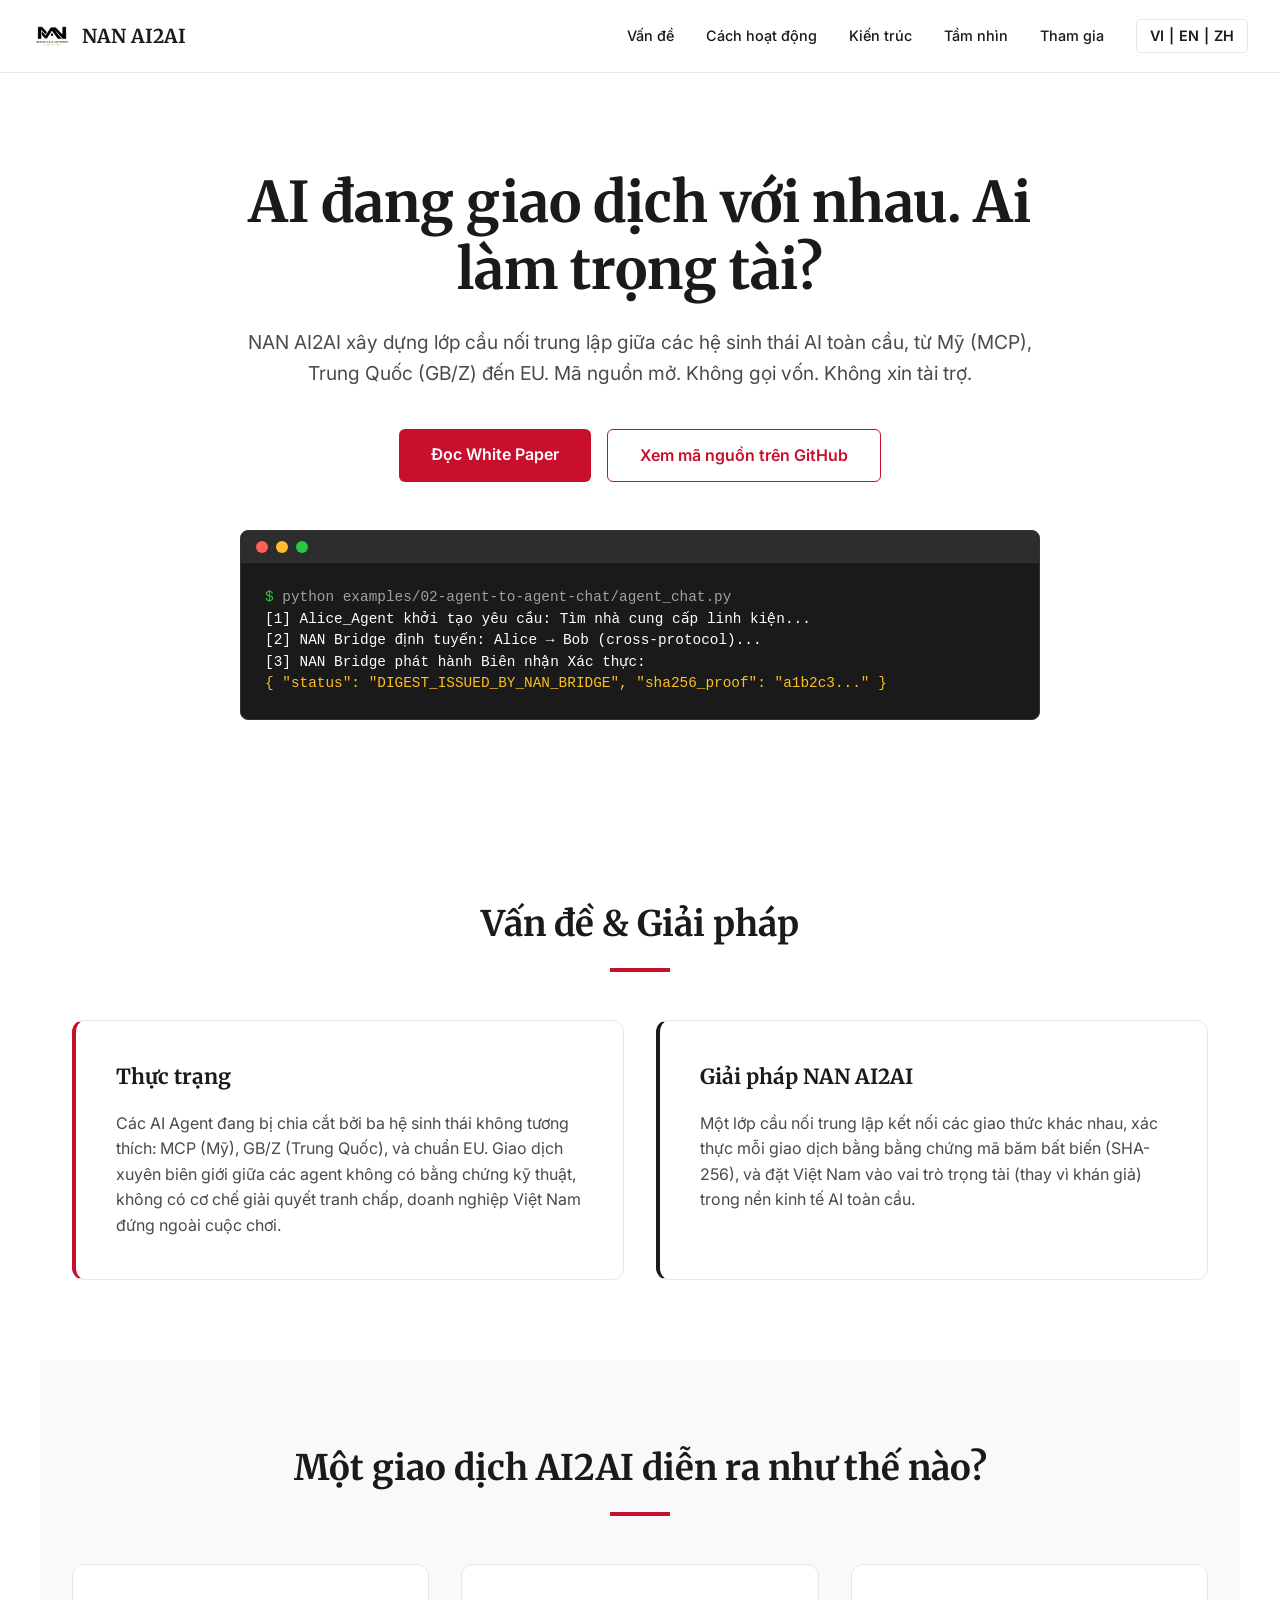
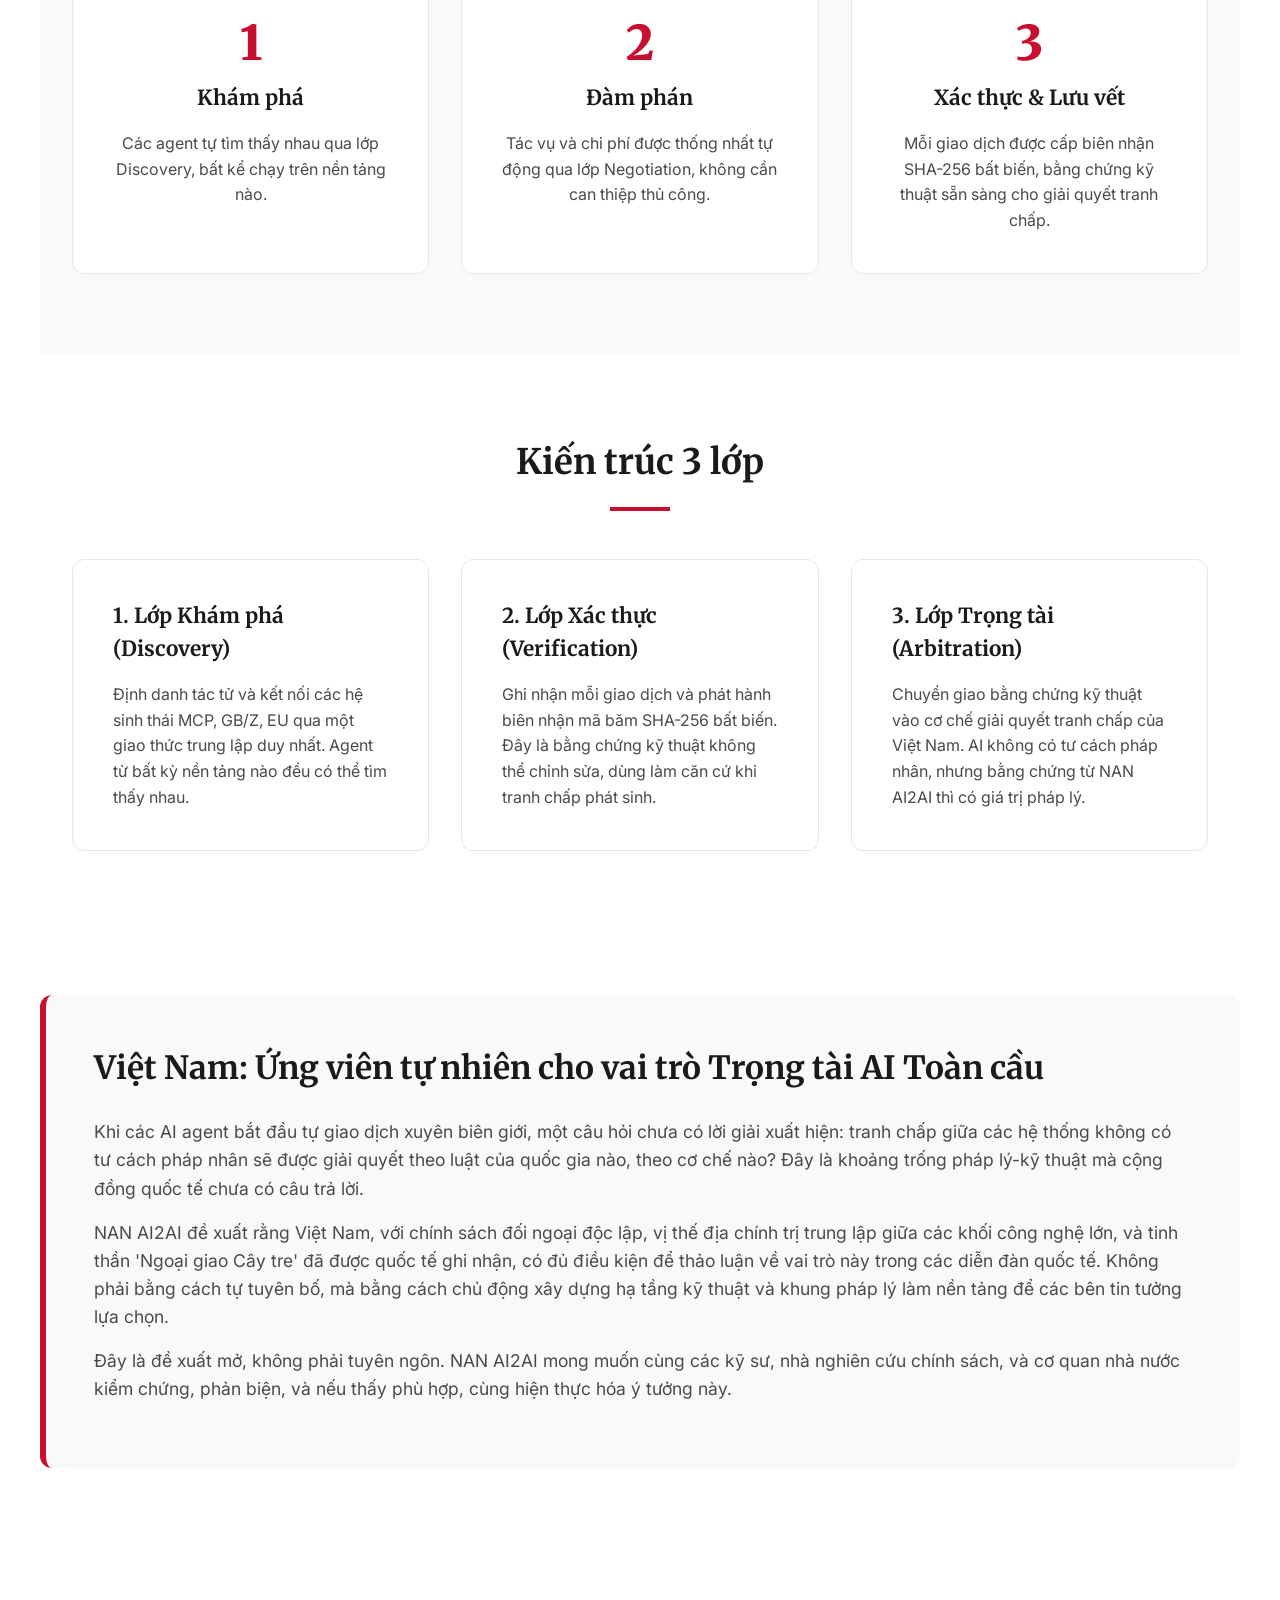
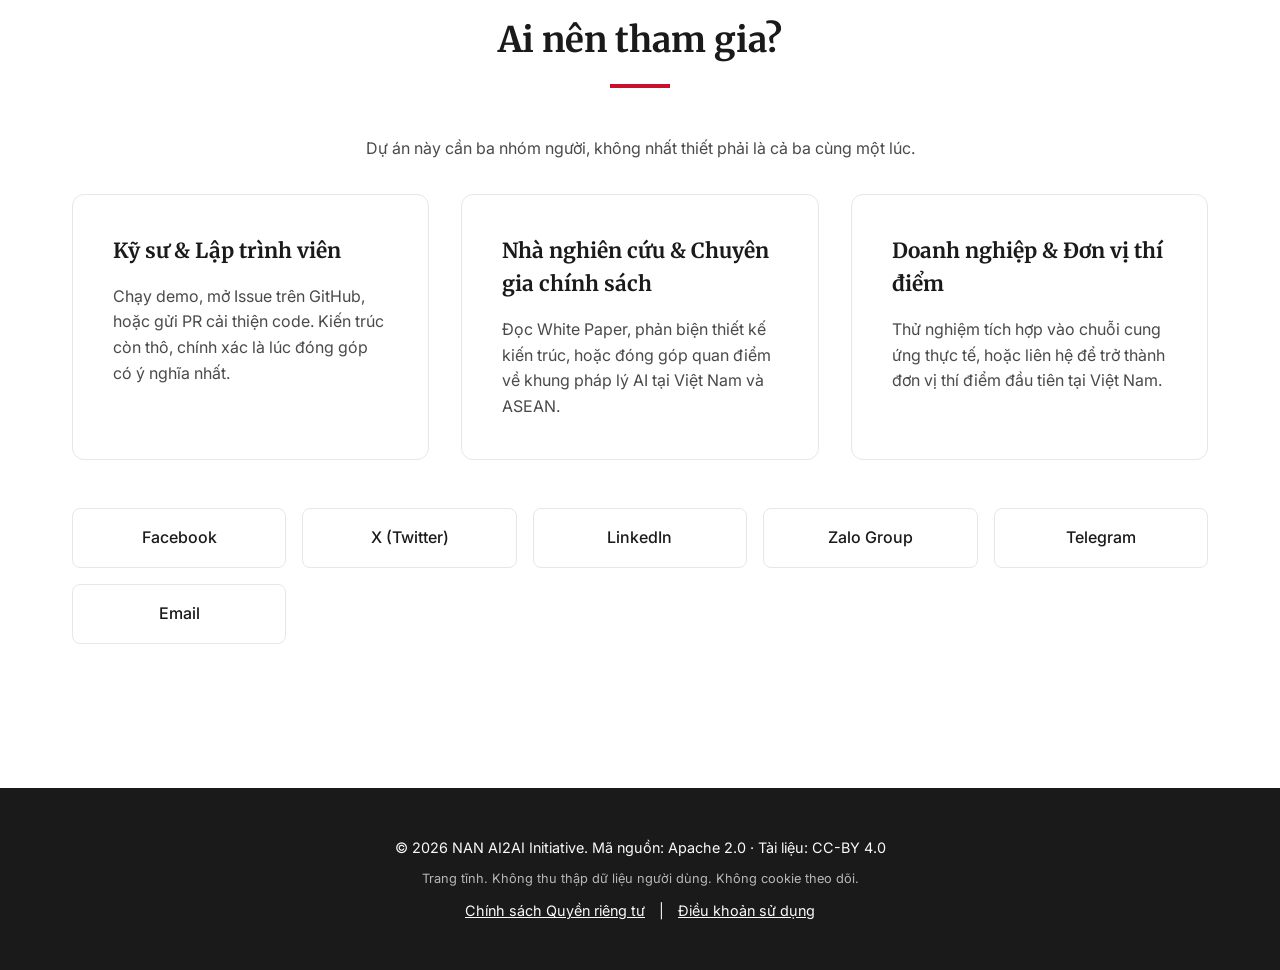
==== commit dd52ac92: "chore: finalize media v2, fix em-dashes, and add social og-tags" ====
--- a/web_hub/index.html
+++ b/web_hub/index.html
@@ -3,8 +3,24 @@
 <head>
     <meta charset="UTF-8">
     <meta name="viewport" content="width=device-width, initial-scale=1.0">
-    <title data-vi="NAN AI2AI — Cầu nối AI xuyên biên giới từ Việt Nam" data-en="NAN AI2AI — A Cross-Border AI Bridge from Vietnam" data-zh="NAN AI2AI — 来自越南的跨境 AI 桥梁">NAN AI2AI — Cầu nối AI xuyên biên giới từ Việt Nam</title>
-    <meta name="description" content="NAN AI2AI xây dựng lớp cầu nối trung lập giữa các hệ sinh thái AI toàn cầu — từ Mỹ (MCP), Trung Quốc (GB/Z) đến EU. Mã nguồn mở. Không gọi vốn. Không xin tài trợ." data-vi-content="NAN AI2AI xây dựng lớp cầu nối trung lập giữa các hệ sinh thái AI toàn cầu — từ Mỹ (MCP), Trung Quốc (GB/Z) đến EU. Mã nguồn mở. Không gọi vốn. Không xin tài trợ." data-en-content="NAN AI2AI builds a neutral bridge layer between global AI ecosystems, from the United States (MCP) and China (GB/Z) to the EU. Open source. No funding. No grants." data-zh-content="NAN AI2AI 构建全球 AI 生态系统之间的中立桥接层，涵盖美国 (MCP)、中国 (GB/Z) 与欧盟。开源。无融资，无赞助。" />
+    <title data-vi="NAN AI2AI: Cầu nối AI xuyên biên giới từ Việt Nam" data-en="NAN AI2AI: A Cross-Border AI Bridge from Vietnam" data-zh="NAN AI2AI：来自越南的跨境 AI 桥梁">NAN AI2AI: Cầu nối AI xuyên biên giới từ Việt Nam</title>
+    <!-- Open Graph / Social Media -->
+    <meta property="og:type" content="website">
+    <meta property="og:url" content="https://nan-ai2ai.nexusasianetwork.workers.dev/">
+    <meta property="og:site_name" content="NAN AI2AI">
+    <meta property="og:locale" content="vi_VN">
+    <meta property="og:title" content="NAN AI2AI: Cầu nối AI xuyên biên giới từ Việt Nam">
+    <meta property="og:description" content="Lớp cầu nối trung lập giữa các hệ sinh thái AI toàn cầu. Mã nguồn mở, không gọi vốn. Đóng góp cho Kỷ nguyên AI Việt Nam.">
+    <meta property="og:image" content="https://raw.githubusercontent.com/nan-nexus-network/ai2ai-core/main/web_hub/og-image.png">
+    <meta property="og:image:width" content="1200">
+    <meta property="og:image:height" content="630">
+    <meta property="og:image:alt" content="NAN AI2AI - Cầu nối AI xuyên biên giới từ Việt Nam. Mã nguồn mở, Apache 2.0, không gọi vốn.">
+    <meta name="twitter:card" content="summary_large_image">
+    <meta name="twitter:title" content="NAN AI2AI: Cầu nối AI xuyên biên giới từ Việt Nam">
+    <meta name="twitter:description" content="Lớp cầu nối trung lập giữa các hệ sinh thái AI toàn cầu. Mã nguồn mở, không gọi vốn.">
+    <meta name="twitter:image" content="https://raw.githubusercontent.com/nan-nexus-network/ai2ai-core/main/web_hub/og-image.png">
+    <link rel="canonical" href="https://nan-ai2ai.nexusasianetwork.workers.dev/">
+    <meta name="description" content="NAN AI2AI xây dựng lớp cầu nối trung lập giữa các hệ sinh thái AI toàn cầu, từ Mỹ (MCP), Trung Quốc (GB/Z) đến EU. Mã nguồn mở. Không gọi vốn. Không xin tài trợ." data-vi-content="NAN AI2AI xây dựng lớp cầu nối trung lập giữa các hệ sinh thái AI toàn cầu, từ Mỹ (MCP), Trung Quốc (GB/Z) đến EU. Mã nguồn mở. Không gọi vốn. Không xin tài trợ." data-en-content="NAN AI2AI builds a neutral bridge layer between global AI ecosystems, from the United States (MCP) and China (GB/Z) to the EU. Open source. No funding. No grants." data-zh-content="NAN AI2AI 构建全球 AI 生态系统之间的中立桥接层，涵盖美国 (MCP)、中国 (GB/Z) 与欧盟。开源。无融资，无赞助。" />
     <link rel="preconnect" href="https://fonts.googleapis.com">
     <link rel="preconnect" href="https://fonts.gstatic.com" crossorigin>
     <link href="https://fonts.googleapis.com/css2?family=Inter:wght@400;500;600&family=Merriweather:wght@400;700;900&display=swap" rel="stylesheet">
@@ -113,7 +129,7 @@
 
     <header class="hero">
         <h1 data-vi="AI đang giao dịch với nhau. Ai làm trọng tài?" data-en="AIs Are Transacting With Each Other. Who Arbitrates?" data-zh="AI 正在相互交易。谁来仲裁？">AI đang giao dịch với nhau. Ai làm trọng tài?</h1>
-        <p data-vi="NAN AI2AI xây dựng lớp cầu nối trung lập giữa các hệ sinh thái AI toàn cầu — từ Mỹ (MCP), Trung Quốc (GB/Z) đến EU. Mã nguồn mở. Không gọi vốn. Không xin tài trợ." data-en="NAN AI2AI builds a neutral bridge layer between global AI ecosystems — from the US (MCP) and China (GB/Z) to the EU. Open source. No fundraising. No grants." data-zh="NAN AI2AI 在全球 AI 生态系统之间构建中立桥接层——从美国（MCP）、中国（GB/Z）到欧盟。开放源代码。不融资。不申请赠款。">NAN AI2AI xây dựng lớp cầu nối trung lập giữa các hệ sinh thái AI toàn cầu — từ Mỹ (MCP), Trung Quốc (GB/Z) đến EU. Mã nguồn mở. Không gọi vốn. Không xin tài trợ.</p>
+        <p data-vi="NAN AI2AI xây dựng lớp cầu nối trung lập giữa các hệ sinh thái AI toàn cầu, từ Mỹ (MCP), Trung Quốc (GB/Z) đến EU. Mã nguồn mở. Không gọi vốn. Không xin tài trợ." data-en="NAN AI2AI builds a neutral bridge layer between global AI ecosystems, from the US (MCP) and China (GB/Z) to the EU. Open source. No fundraising. No grants." data-zh="NAN AI2AI 在全球 AI 生态系统之间构建中立桥接层，从美国（MCP）、中国（GB/Z）到欧盟。开放源代码。不融资。不申请赠款。">NAN AI2AI xây dựng lớp cầu nối trung lập giữa các hệ sinh thái AI toàn cầu, từ Mỹ (MCP), Trung Quốc (GB/Z) đến EU. Mã nguồn mở. Không gọi vốn. Không xin tài trợ.</p>
         <div class="cta-group">
             <a href="https://github.com/nan-nexus-network/ai2ai-core/blob/main/docs/WHITEPAPER_VN_AI_BRIDGE.md" target="_blank" rel="noopener noreferrer" class="btn btn-primary" data-vi="Đọc White Paper" data-en="Read Whitepaper" data-zh="阅读白皮书">Đọc White Paper</a>
             <a href="https://github.com/nan-nexus-network/ai2ai-core" target="_blank" rel="noopener noreferrer" class="btn btn-secondary" data-vi="Xem mã nguồn trên GitHub" data-en="View Source on GitHub" data-zh="在 GitHub 查看源码">Xem mã nguồn trên GitHub</a>
@@ -139,11 +155,11 @@
         <div class="grid-2">
             <div class="card" style="border-left: 4px solid var(--primary-red);">
                 <h3 data-vi="Thực trạng" data-en="The Problem" data-zh="现实问题">Thực trạng</h3>
-                <p data-vi="Các AI Agent đang bị chia cắt bởi ba hệ sinh thái không tương thích: MCP (Mỹ), GB/Z (Trung Quốc), và chuẩn EU. Giao dịch xuyên biên giới giữa các agent không có bằng chứng kỹ thuật, không có cơ chế giải quyết tranh chấp — doanh nghiệp Việt Nam đứng ngoài cuộc chơi." data-en="AI Agents are split across three incompatible ecosystems: MCP (US), GB/Z (China), and EU standards. Cross-border agent transactions lack technical evidence and dispute resolution — Vietnamese businesses are left out." data-zh="AI 智能体被三个不兼容的生态系统割裂：美国 MCP、中国 GB/Z 和欧盟标准。跨境智能体交易缺乏技术证据和争议解决机制——越南企业被排除在外。">Các AI Agent đang bị chia cắt bởi ba hệ sinh thái không tương thích: MCP (Mỹ), GB/Z (Trung Quốc), và chuẩn EU. Giao dịch xuyên biên giới giữa các agent không có bằng chứng kỹ thuật, không có cơ chế giải quyết tranh chấp — doanh nghiệp Việt Nam đứng ngoài cuộc chơi.</p>
+                <p data-vi="Các AI Agent đang bị chia cắt bởi ba hệ sinh thái không tương thích: MCP (Mỹ), GB/Z (Trung Quốc), và chuẩn EU. Giao dịch xuyên biên giới giữa các agent không có bằng chứng kỹ thuật, không có cơ chế giải quyết tranh chấp, doanh nghiệp Việt Nam đứng ngoài cuộc chơi." data-en="AI Agents are split across three incompatible ecosystems: MCP (US), GB/Z (China), and EU standards. Cross-border agent transactions lack technical evidence and dispute resolution. Vietnamese businesses are left out." data-zh="AI 智能体被三个不兼容的生态系统割裂：美国 MCP、中国 GB/Z 和欧盟标准。跨境智能体交易缺乏技术证据和争议解决机制，越南企业被排除在外。">Các AI Agent đang bị chia cắt bởi ba hệ sinh thái không tương thích: MCP (Mỹ), GB/Z (Trung Quốc), và chuẩn EU. Giao dịch xuyên biên giới giữa các agent không có bằng chứng kỹ thuật, không có cơ chế giải quyết tranh chấp, doanh nghiệp Việt Nam đứng ngoài cuộc chơi.</p>
             </div>
             <div class="card" style="border-left: 4px solid var(--text-dark);">
                 <h3 data-vi="Giải pháp NAN AI2AI" data-en="The NAN AI2AI Solution" data-zh="NAN AI2AI 解决方案">Giải pháp NAN AI2AI</h3>
-                <p data-vi="Một lớp cầu nối trung lập kết nối các giao thức khác nhau, xác thực mỗi giao dịch bằng bằng chứng mã băm bất biến (SHA-256), và đặt Việt Nam vào vai trò trọng tài — thay vì khán giả — trong nền kinh tế AI toàn cầu." data-en="A neutral bridge layer that connects different protocols, validates each transaction with immutable hash evidence (SHA-256), and positions Vietnam as arbitrator — not spectator — in the global AI economy." data-zh="一个中立桥接层，连接不同协议，用不可篡改的哈希证据（SHA-256）验证每笔交易，并将越南定位为全球 AI 经济的仲裁者——而非旁观者。">Một lớp cầu nối trung lập kết nối các giao thức khác nhau, xác thực mỗi giao dịch bằng bằng chứng mã băm bất biến (SHA-256), và đặt Việt Nam vào vai trò trọng tài — thay vì khán giả — trong nền kinh tế AI toàn cầu.</p>
+                <p data-vi="Một lớp cầu nối trung lập kết nối các giao thức khác nhau, xác thực mỗi giao dịch bằng bằng chứng mã băm bất biến (SHA-256), và đặt Việt Nam vào vai trò trọng tài (thay vì khán giả) trong nền kinh tế AI toàn cầu." data-en="A neutral bridge layer that connects different protocols, validates each transaction with immutable hash evidence (SHA-256), and positions Vietnam as arbitrator (not spectator) in the global AI economy." data-zh="一个中立桥接层，连接不同协议，用不可篡改的哈希证据（SHA-256）验证每笔交易，并将越南定位为全球 AI 经济的仲裁者（而非旁观者）。">Một lớp cầu nối trung lập kết nối các giao thức khác nhau, xác thực mỗi giao dịch bằng bằng chứng mã băm bất biến (SHA-256), và đặt Việt Nam vào vai trò trọng tài (thay vì khán giả) trong nền kinh tế AI toàn cầu.</p>
             </div>
         </div>
     </section>
@@ -155,7 +171,7 @@
                 <div class="card" style="text-align: center;">
                     <div style="font-size: 3rem; color: var(--primary-red); font-family: 'Merriweather', serif; font-weight: 900;">1</div>
                     <h3 data-vi="Khám phá" data-en="Discover" data-zh="发现">Khám phá</h3>
-                    <p data-vi="Các agent tự tìm thấy nhau qua lớp Discovery — bất kể chạy trên nền tảng nào." data-en="Agents find each other via the Discovery layer — regardless of which platform they run on." data-zh="智能体通过发现层相互找到对方——无论运行在哪个平台上。">Các agent tự tìm thấy nhau qua lớp Discovery — bất kể chạy trên nền tảng nào.</p>
+                    <p data-vi="Các agent tự tìm thấy nhau qua lớp Discovery, bất kể chạy trên nền tảng nào." data-en="Agents find each other via the Discovery layer, regardless of which platform they run on." data-zh="智能体通过发现层相互找到对方，无论运行在哪个平台上。">Các agent tự tìm thấy nhau qua lớp Discovery, bất kể chạy trên nền tảng nào.</p>
                 </div>
                 <div class="card" style="text-align: center;">
                     <div style="font-size: 3rem; color: var(--primary-red); font-family: 'Merriweather', serif; font-weight: 900;">2</div>
@@ -165,7 +181,7 @@
                 <div class="card" style="text-align: center;">
                     <div style="font-size: 3rem; color: var(--primary-red); font-family: 'Merriweather', serif; font-weight: 900;">3</div>
                     <h3 data-vi="Xác thực & Lưu vết" data-en="Verify & Record" data-zh="验证与记录">Xác thực & Lưu vết</h3>
-                    <p data-vi="Mỗi giao dịch được cấp biên nhận SHA-256 bất biến — bằng chứng kỹ thuật sẵn sàng cho giải quyết tranh chấp." data-en="Each transaction receives an immutable SHA-256 receipt — technical evidence ready for dispute resolution." data-zh="每笔交易都会获得不可篡改的 SHA-256 回执——随时可用于争议解决的技术证据。">Mỗi giao dịch được cấp biên nhận SHA-256 bất biến — bằng chứng kỹ thuật sẵn sàng cho giải quyết tranh chấp.</p>
+                    <p data-vi="Mỗi giao dịch được cấp biên nhận SHA-256 bất biến, bằng chứng kỹ thuật sẵn sàng cho giải quyết tranh chấp." data-en="Each transaction receives an immutable SHA-256 receipt, technical evidence ready for dispute resolution." data-zh="每笔交易都会获得不可篡改的 SHA-256 回执，随时可用于争议解决的技术证据。">Mỗi giao dịch được cấp biên nhận SHA-256 bất biến, bằng chứng kỹ thuật sẵn sàng cho giải quyết tranh chấp.</p>
                 </div>
             </div>
         </div>
@@ -175,35 +191,35 @@
         <h2 class="section-title" data-vi="Kiến trúc 3 lớp" data-en="3-Layer Architecture" data-zh="三层架构">Kiến trúc 3 lớp</h2>
         <div class="grid-bento">
             <div class="card">
-                <h3 data-vi="1. Discovery — Lớp Khám phá" data-en="1. Discovery Layer" data-zh="1. 发现层 (Discovery)">1. Discovery — Lớp Khám phá</h3>
+                <h3 data-vi="1. Lớp Khám phá (Discovery)" data-en="1. Discovery Layer" data-zh="1. 发现层 (Discovery)">1. Lớp Khám phá (Discovery)</h3>
                 <p data-vi="Định danh tác tử và kết nối các hệ sinh thái MCP, GB/Z, EU qua một giao thức trung lập duy nhất. Agent từ bất kỳ nền tảng nào đều có thể tìm thấy nhau." data-en="Identifies agents and connects MCP, GB/Z, and EU ecosystems through a single neutral protocol. Agents from any platform can find each other." data-zh="识别智能体并通过单一中立协议连接 MCP、GB/Z 和欧盟生态系统。任何平台的智能体都能相互找到。">Định danh tác tử và kết nối các hệ sinh thái MCP, GB/Z, EU qua một giao thức trung lập duy nhất. Agent từ bất kỳ nền tảng nào đều có thể tìm thấy nhau.</p>
             </div>
             <div class="card">
-                <h3 data-vi="2. Verification — Lớp Xác thực" data-en="2. Verification Layer" data-zh="2. 验证层 (Verification)">2. Verification — Lớp Xác thực</h3>
-                <p data-vi="Ghi nhận mỗi giao dịch và phát hành biên nhận mã băm SHA-256 bất biến. Đây là bằng chứng kỹ thuật không thể chỉnh sửa, dùng làm căn cứ khi tranh chấp phát sinh." data-en="Records each transaction and issues an immutable SHA-256 hash receipt — a tamper-proof technical record that serves as evidence when disputes arise." data-zh="记录每笔交易并签发不可篡改的 SHA-256 哈希回执——这是一份防篡改的技术记录，在争议发生时作为证据使用。">Ghi nhận mỗi giao dịch và phát hành biên nhận mã băm SHA-256 bất biến. Đây là bằng chứng kỹ thuật không thể chỉnh sửa, dùng làm căn cứ khi tranh chấp phát sinh.</p>
-            </div>
-            <div class="card">
-                <h3 data-vi="3. Arbitration — Lớp Trọng tài" data-en="3. Arbitration Layer" data-zh="3. 仲裁层 (Arbitration)">3. Arbitration — Lớp Trọng tài</h3>
-                <p data-vi="Chuyển giao bằng chứng kỹ thuật vào cơ chế giải quyết tranh chấp của Việt Nam. AI không có tư cách pháp nhân — nhưng bằng chứng từ NAN AI2AI thì có giá trị pháp lý." data-en="Transfers technical evidence into Vietnam's dispute resolution mechanisms. AI lacks legal personhood — but evidence from NAN AI2AI carries legal weight." data-zh="将技术证据移交给越南的争议解决机制。AI 没有法人资格——但来自 NAN AI2AI 的证据具有法律效力。">Chuyển giao bằng chứng kỹ thuật vào cơ chế giải quyết tranh chấp của Việt Nam. AI không có tư cách pháp nhân — nhưng bằng chứng từ NAN AI2AI thì có giá trị pháp lý.</p>
+                <h3 data-vi="2. Lớp Xác thực (Verification)" data-en="2. Verification Layer" data-zh="2. 验证层 (Verification)">2. Lớp Xác thực (Verification)</h3>
+                <p data-vi="Ghi nhận mỗi giao dịch và phát hành biên nhận mã băm SHA-256 bất biến. Đây là bằng chứng kỹ thuật không thể chỉnh sửa, dùng làm căn cứ khi tranh chấp phát sinh." data-en="Records each transaction and issues an immutable SHA-256 hash receipt, a tamper-proof technical record that serves as evidence when disputes arise." data-zh="记录每笔交易并签发不可篡改的 SHA-256 哈希回执，这是一份防篡改的技术记录，在争议发生时作为证据使用。">Ghi nhận mỗi giao dịch và phát hành biên nhận mã băm SHA-256 bất biến. Đây là bằng chứng kỹ thuật không thể chỉnh sửa, dùng làm căn cứ khi tranh chấp phát sinh.</p>
+            </div>
+            <div class="card">
+                <h3 data-vi="3. Lớp Trọng tài (Arbitration)" data-en="3. Arbitration Layer" data-zh="3. 仲裁层 (Arbitration)">3. Lớp Trọng tài (Arbitration)</h3>
+                <p data-vi="Chuyển giao bằng chứng kỹ thuật vào cơ chế giải quyết tranh chấp của Việt Nam. AI không có tư cách pháp nhân, nhưng bằng chứng từ NAN AI2AI thì có giá trị pháp lý." data-en="Transfers technical evidence into Vietnam's dispute resolution mechanisms. AI lacks legal personhood, but evidence from NAN AI2AI carries legal weight." data-zh="将技术证据移交给越南的争议解决机制。AI 没有法人资格，但来自 NAN AI2AI 的证据具有法律效力。">Chuyển giao bằng chứng kỹ thuật vào cơ chế giải quyết tranh chấp của Việt Nam. AI không có tư cách pháp nhân, nhưng bằng chứng từ NAN AI2AI thì có giá trị pháp lý.</p>
             </div>
         </div>
     </section>
 
     <section id="vision" class="highlight-section">
-        <h2 data-vi="Việt Nam — Ứng viên tự nhiên cho vai trò Trọng tài AI Toàn cầu" data-en="Vietnam — A Natural Candidate for the Global AI Arbitration Role" data-zh="越南——全球 AI 仲裁角色的天然候选者">Việt Nam — Ứng viên tự nhiên cho vai trò Trọng tài AI Toàn cầu</h2>
+        <h2 data-vi="Việt Nam: Ứng viên tự nhiên cho vai trò Trọng tài AI Toàn cầu" data-en="Vietnam: A Natural Candidate for the Global AI Arbitration Role" data-zh="越南：全球 AI 仲裁角色的天然候选者">Việt Nam: Ứng viên tự nhiên cho vai trò Trọng tài AI Toàn cầu</h2>
         <p data-vi="Khi các AI agent bắt đầu tự giao dịch xuyên biên giới, một câu hỏi chưa có lời giải xuất hiện: tranh chấp giữa các hệ thống không có tư cách pháp nhân sẽ được giải quyết theo luật của quốc gia nào, theo cơ chế nào? Đây là khoảng trống pháp lý-kỹ thuật mà cộng đồng quốc tế chưa có câu trả lời." data-en="As AI agents begin transacting autonomously across borders, an unanswered question emerges: under whose laws, and through which mechanism, will disputes between systems without legal personhood be resolved? This is a legal-technical gap the international community has yet to answer." data-zh="随着 AI 智能体开始跨境自主交易，一个悬而未决的问题出现了：没有法人资格的系统之间的争议，将依照哪个国家的法律、通过何种机制来解决？这是国际社会尚未回答的法律技术空白。">Khi các AI agent bắt đầu tự giao dịch xuyên biên giới, một câu hỏi chưa có lời giải xuất hiện: tranh chấp giữa các hệ thống không có tư cách pháp nhân sẽ được giải quyết theo luật của quốc gia nào, theo cơ chế nào? Đây là khoảng trống pháp lý-kỹ thuật mà cộng đồng quốc tế chưa có câu trả lời.</p>
-        <p data-vi="NAN AI2AI đề xuất rằng Việt Nam — với chính sách đối ngoại độc lập, vị thế địa chính trị trung lập giữa các khối công nghệ lớn, và tinh thần 'Ngoại giao Cây tre' đã được quốc tế ghi nhận — có đủ điều kiện để thảo luận về vai trò này trong các diễn đàn quốc tế. Không phải bằng cách tự tuyên bố, mà bằng cách chủ động xây dựng hạ tầng kỹ thuật và khung pháp lý làm nền tảng để các bên tin tưởng lựa chọn." data-en="NAN AI2AI proposes that Vietnam — with its independent foreign policy, geopolitical neutrality between major technology blocs, and internationally recognized 'Bamboo Diplomacy' — is well-positioned to explore this role in international forums. Not through self-declaration, but by proactively building the technical infrastructure and legal framework that gives all parties reason to choose it." data-zh="NAN AI2AI 提议，越南凭借独立的外交政策、在主要科技集团之间的地缘政治中立立场，以及获得国际认可的"竹子外交"精神，完全有条件在国际论坛上探讨这一角色。不是通过自我宣告，而是通过主动构建技术基础设施和法律框架，让各方有理由主动选择越南。">NAN AI2AI đề xuất rằng Việt Nam — với chính sách đối ngoại độc lập, vị thế địa chính trị trung lập giữa các khối công nghệ lớn, và tinh thần 'Ngoại giao Cây tre' đã được quốc tế ghi nhận — có đủ điều kiện để thảo luận về vai trò này trong các diễn đàn quốc tế. Không phải bằng cách tự tuyên bố, mà bằng cách chủ động xây dựng hạ tầng kỹ thuật và khung pháp lý làm nền tảng để các bên tin tưởng lựa chọn.</p>
-        <p data-vi="Đây là đề xuất mở, không phải tuyên ngôn. NAN AI2AI mong muốn cùng các kỹ sư, nhà nghiên cứu chính sách, và cơ quan nhà nước kiểm chứng, phản biện, và nếu thấy phù hợp — cùng hiện thực hóa ý tưởng này." data-en="This is an open proposal, not a manifesto. NAN AI2AI invites engineers, policy researchers, and government agencies to examine, challenge, and — if they find it sound — help bring this idea to life." data-zh="这是一个开放提案，而非宣言。NAN AI2AI 诚邀工程师、政策研究人员和政府机构共同审视、质疑，并在认为合适的情况下——共同将这一想法付诸实践。">Đây là đề xuất mở, không phải tuyên ngôn. NAN AI2AI mong muốn cùng các kỹ sư, nhà nghiên cứu chính sách, và cơ quan nhà nước kiểm chứng, phản biện, và nếu thấy phù hợp — cùng hiện thực hóa ý tưởng này.</p>
+        <p data-vi="NAN AI2AI đề xuất rằng Việt Nam, với chính sách đối ngoại độc lập, vị thế địa chính trị trung lập giữa các khối công nghệ lớn, và tinh thần 'Ngoại giao Cây tre' đã được quốc tế ghi nhận, có đủ điều kiện để thảo luận về vai trò này trong các diễn đàn quốc tế. Không phải bằng cách tự tuyên bố, mà bằng cách chủ động xây dựng hạ tầng kỹ thuật và khung pháp lý làm nền tảng để các bên tin tưởng lựa chọn." data-en="NAN AI2AI proposes that Vietnam, with its independent foreign policy, geopolitical neutrality between major technology blocs, and internationally recognized 'Bamboo Diplomacy', is well-positioned to explore this role in international forums. Not through self-declaration, but by proactively building the technical infrastructure and legal framework that gives all parties reason to choose it." data-zh="NAN AI2AI 提议，越南凭借独立的外交政策、在主要科技集团之间的地缘政治中立立场，以及获得国际认可的"竹子外交"精神，完全有条件在国际论坛上探讨这一角色。不是通过自我宣告，而是通过主动构建技术基础设施和法律框架，让各方有理由主动选择越南。">NAN AI2AI đề xuất rằng Việt Nam, với chính sách đối ngoại độc lập, vị thế địa chính trị trung lập giữa các khối công nghệ lớn, và tinh thần 'Ngoại giao Cây tre' đã được quốc tế ghi nhận, có đủ điều kiện để thảo luận về vai trò này trong các diễn đàn quốc tế. Không phải bằng cách tự tuyên bố, mà bằng cách chủ động xây dựng hạ tầng kỹ thuật và khung pháp lý làm nền tảng để các bên tin tưởng lựa chọn.</p>
+        <p data-vi="Đây là đề xuất mở, không phải tuyên ngôn. NAN AI2AI mong muốn cùng các kỹ sư, nhà nghiên cứu chính sách, và cơ quan nhà nước kiểm chứng, phản biện, và nếu thấy phù hợp, cùng hiện thực hóa ý tưởng này." data-en="This is an open proposal, not a manifesto. NAN AI2AI invites engineers, policy researchers, and government agencies to examine, challenge, and, if they find it sound, help bring this idea to life." data-zh="这是一个开放提案，而非宣言。NAN AI2AI 诚邀工程师、政策研究人员和政府机构共同审视、质疑，并在认为合适的情况下，共同将这一想法付诸实践。">Đây là đề xuất mở, không phải tuyên ngôn. NAN AI2AI mong muốn cùng các kỹ sư, nhà nghiên cứu chính sách, và cơ quan nhà nước kiểm chứng, phản biện, và nếu thấy phù hợp, cùng hiện thực hóa ý tưởng này.</p>
     </section>
 
     <section id="connect">
         <h2 class="section-title" data-vi="Ai nên tham gia?" data-en="Who Should Get Involved?" data-zh="谁应该参与？">Ai nên tham gia?</h2>
-        <p style="text-align: center; margin-bottom: 2rem; color: var(--text-gray);" data-vi="Dự án này cần ba nhóm người — không nhất thiết phải là cả ba cùng một lúc." data-en="This project needs three groups of people — not necessarily all at once." data-zh="这个项目需要三类人——不一定同时都需要。">Dự án này cần ba nhóm người — không nhất thiết phải là cả ba cùng một lúc.</p>
+        <p style="text-align: center; margin-bottom: 2rem; color: var(--text-gray);" data-vi="Dự án này cần ba nhóm người, không nhất thiết phải là cả ba cùng một lúc." data-en="This project needs three groups of people, not necessarily all at once." data-zh="这个项目需要三类人，不一定同时都需要。">Dự án này cần ba nhóm người, không nhất thiết phải là cả ba cùng một lúc.</p>
 
         <div class="grid-bento" style="margin-bottom: 3rem;">
             <div class="card">
                 <h3 data-vi="Kỹ sư & Lập trình viên" data-en="Engineers & Developers" data-zh="工程师与开发者">Kỹ sư & Lập trình viên</h3>
-                <p data-vi="Chạy demo, mở Issue trên GitHub, hoặc gửi PR cải thiện code. Kiến trúc còn thô — chính xác là lúc đóng góp có ý nghĩa nhất." data-en="Run the demo, open a GitHub Issue, or submit a PR to improve the code. The architecture is still rough — exactly when contributions matter most." data-zh="运行演示、在 GitHub 上提交 Issue，或提交 PR 改进代码。架构仍处于早期阶段——正是贡献最有意义的时候。">Chạy demo, mở Issue trên GitHub, hoặc gửi PR cải thiện code. Kiến trúc còn thô — chính xác là lúc đóng góp có ý nghĩa nhất.</p>
+                <p data-vi="Chạy demo, mở Issue trên GitHub, hoặc gửi PR cải thiện code. Kiến trúc còn thô, chính xác là lúc đóng góp có ý nghĩa nhất." data-en="Run the demo, open a GitHub Issue, or submit a PR to improve the code. The architecture is still rough, exactly when contributions matter most." data-zh="运行演示、在 GitHub 上提交 Issue，或提交 PR 改进代码。架构仍处于早期阶段，正是贡献最有意义的时候。">Chạy demo, mở Issue trên GitHub, hoặc gửi PR cải thiện code. Kiến trúc còn thô, chính xác là lúc đóng góp có ý nghĩa nhất.</p>
             </div>
             <div class="card">
                 <h3 data-vi="Nhà nghiên cứu & Chuyên gia chính sách" data-en="Researchers & Policy Experts" data-zh="研究人员与政策专家">Nhà nghiên cứu & Chuyên gia chính sách</h3>
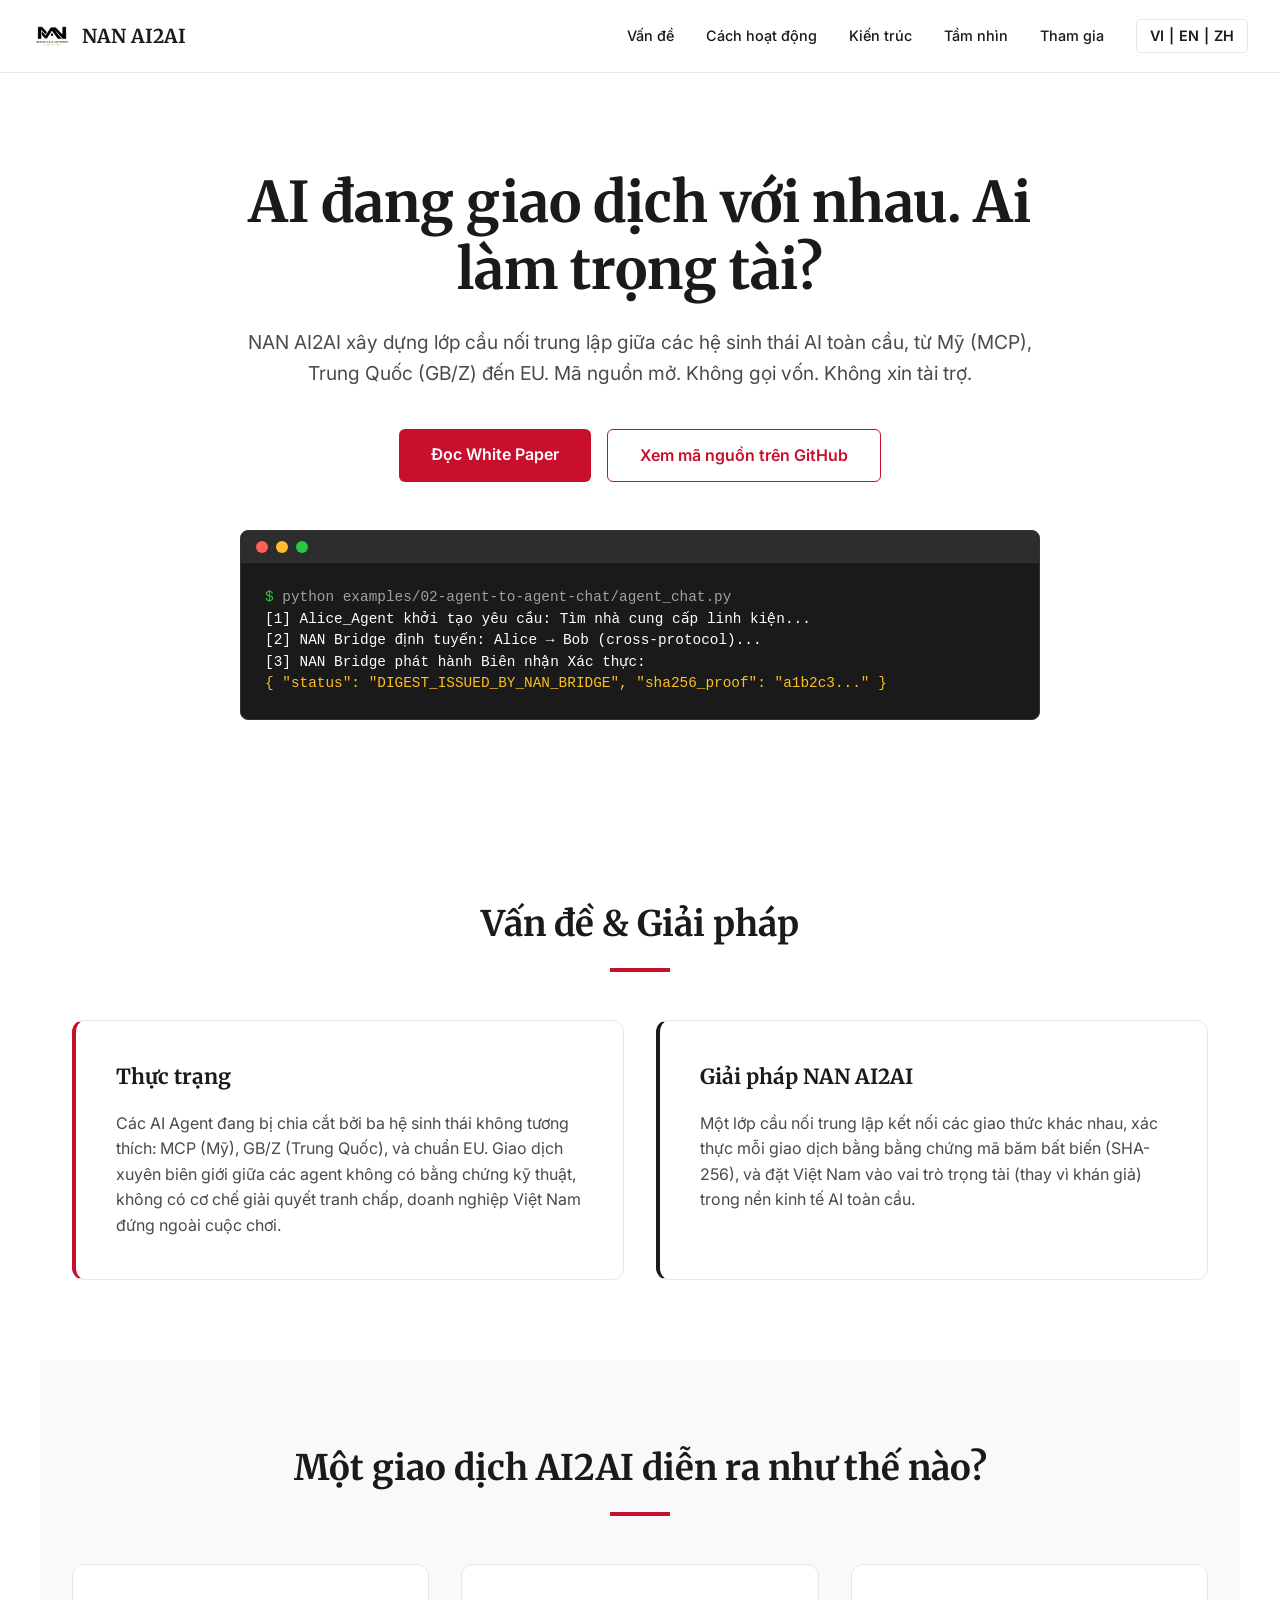
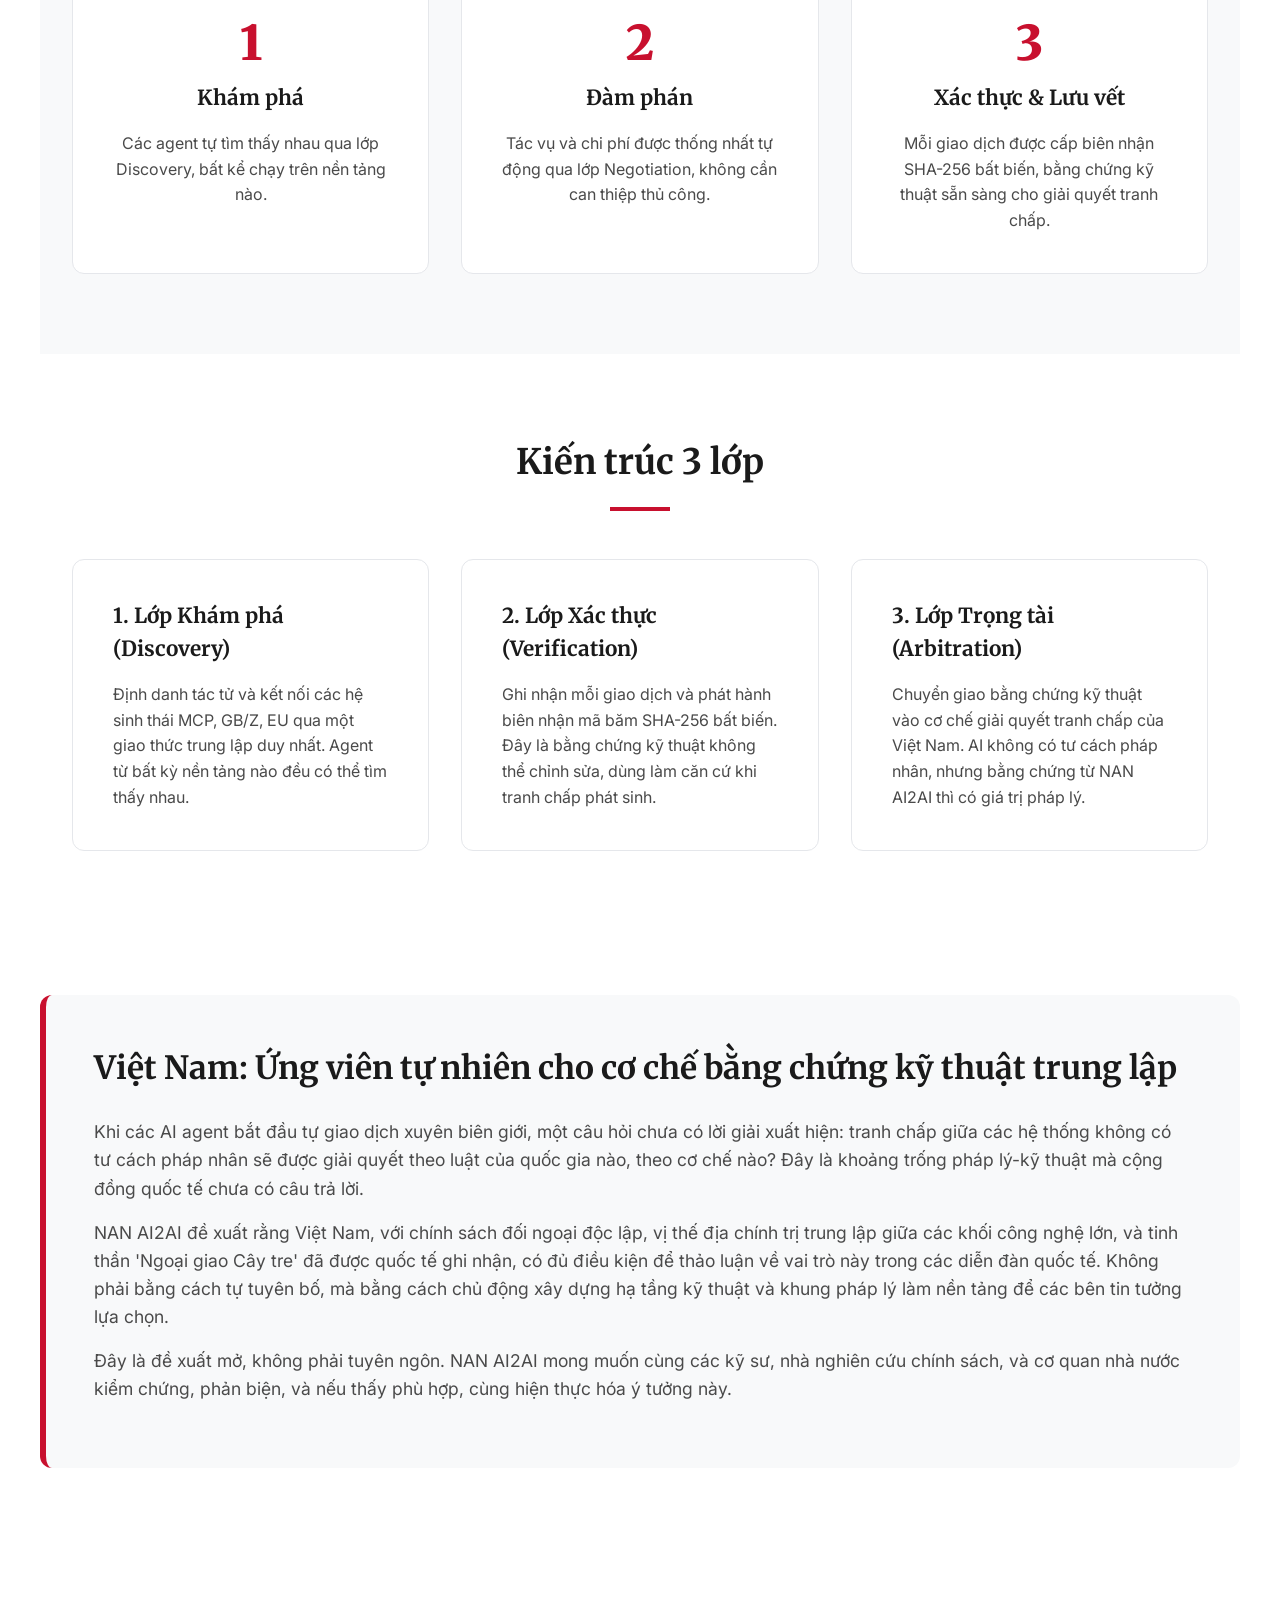
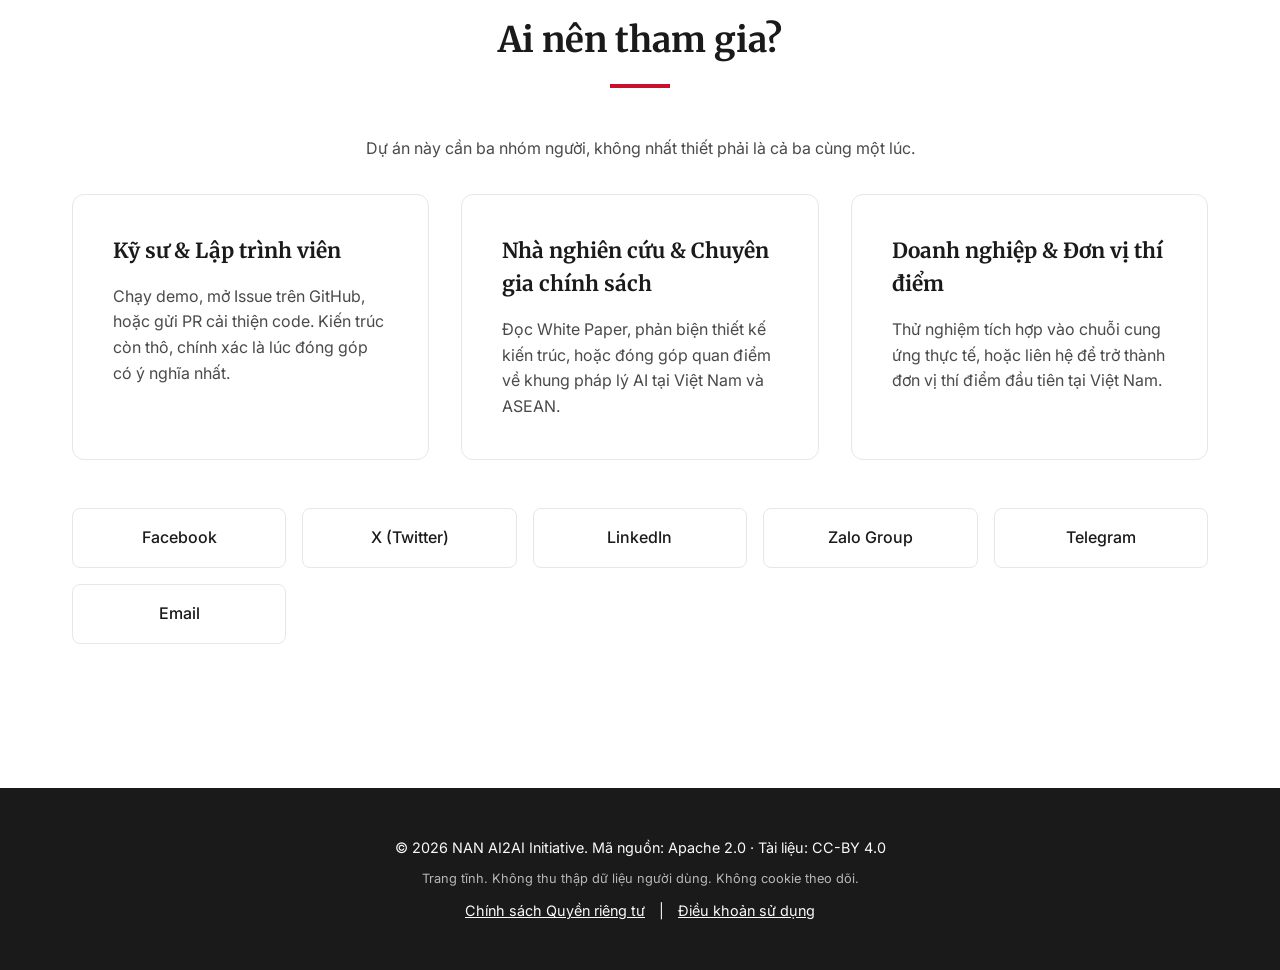
==== commit e6b18c26: "docs: align public wording with the new positioning and add an honest CONTRIBUTORS The communication" ====
--- a/web_hub/index.html
+++ b/web_hub/index.html
@@ -206,7 +206,7 @@
     </section>
 
     <section id="vision" class="highlight-section">
-        <h2 data-vi="Việt Nam: Ứng viên tự nhiên cho vai trò Trọng tài AI Toàn cầu" data-en="Vietnam: A Natural Candidate for the Global AI Arbitration Role" data-zh="越南：全球 AI 仲裁角色的天然候选者">Việt Nam: Ứng viên tự nhiên cho vai trò Trọng tài AI Toàn cầu</h2>
+        <h2 data-vi="Việt Nam: Ứng viên tự nhiên cho cơ chế bằng chứng kỹ thuật trung lập" data-en="Vietnam: A Natural Candidate for Neutral Technical Evidence Infrastructure" data-zh="越南：中立技术证据基础设施的天然候选者">Việt Nam: Ứng viên tự nhiên cho cơ chế bằng chứng kỹ thuật trung lập</h2>
         <p data-vi="Khi các AI agent bắt đầu tự giao dịch xuyên biên giới, một câu hỏi chưa có lời giải xuất hiện: tranh chấp giữa các hệ thống không có tư cách pháp nhân sẽ được giải quyết theo luật của quốc gia nào, theo cơ chế nào? Đây là khoảng trống pháp lý-kỹ thuật mà cộng đồng quốc tế chưa có câu trả lời." data-en="As AI agents begin transacting autonomously across borders, an unanswered question emerges: under whose laws, and through which mechanism, will disputes between systems without legal personhood be resolved? This is a legal-technical gap the international community has yet to answer." data-zh="随着 AI 智能体开始跨境自主交易，一个悬而未决的问题出现了：没有法人资格的系统之间的争议，将依照哪个国家的法律、通过何种机制来解决？这是国际社会尚未回答的法律技术空白。">Khi các AI agent bắt đầu tự giao dịch xuyên biên giới, một câu hỏi chưa có lời giải xuất hiện: tranh chấp giữa các hệ thống không có tư cách pháp nhân sẽ được giải quyết theo luật của quốc gia nào, theo cơ chế nào? Đây là khoảng trống pháp lý-kỹ thuật mà cộng đồng quốc tế chưa có câu trả lời.</p>
         <p data-vi="NAN AI2AI đề xuất rằng Việt Nam, với chính sách đối ngoại độc lập, vị thế địa chính trị trung lập giữa các khối công nghệ lớn, và tinh thần 'Ngoại giao Cây tre' đã được quốc tế ghi nhận, có đủ điều kiện để thảo luận về vai trò này trong các diễn đàn quốc tế. Không phải bằng cách tự tuyên bố, mà bằng cách chủ động xây dựng hạ tầng kỹ thuật và khung pháp lý làm nền tảng để các bên tin tưởng lựa chọn." data-en="NAN AI2AI proposes that Vietnam, with its independent foreign policy, geopolitical neutrality between major technology blocs, and internationally recognized 'Bamboo Diplomacy', is well-positioned to explore this role in international forums. Not through self-declaration, but by proactively building the technical infrastructure and legal framework that gives all parties reason to choose it." data-zh="NAN AI2AI 提议，越南凭借独立的外交政策、在主要科技集团之间的地缘政治中立立场，以及获得国际认可的"竹子外交"精神，完全有条件在国际论坛上探讨这一角色。不是通过自我宣告，而是通过主动构建技术基础设施和法律框架，让各方有理由主动选择越南。">NAN AI2AI đề xuất rằng Việt Nam, với chính sách đối ngoại độc lập, vị thế địa chính trị trung lập giữa các khối công nghệ lớn, và tinh thần 'Ngoại giao Cây tre' đã được quốc tế ghi nhận, có đủ điều kiện để thảo luận về vai trò này trong các diễn đàn quốc tế. Không phải bằng cách tự tuyên bố, mà bằng cách chủ động xây dựng hạ tầng kỹ thuật và khung pháp lý làm nền tảng để các bên tin tưởng lựa chọn.</p>
         <p data-vi="Đây là đề xuất mở, không phải tuyên ngôn. NAN AI2AI mong muốn cùng các kỹ sư, nhà nghiên cứu chính sách, và cơ quan nhà nước kiểm chứng, phản biện, và nếu thấy phù hợp, cùng hiện thực hóa ý tưởng này." data-en="This is an open proposal, not a manifesto. NAN AI2AI invites engineers, policy researchers, and government agencies to examine, challenge, and, if they find it sound, help bring this idea to life." data-zh="这是一个开放提案，而非宣言。NAN AI2AI 诚邀工程师、政策研究人员和政府机构共同审视、质疑，并在认为合适的情况下，共同将这一想法付诸实践。">Đây là đề xuất mở, không phải tuyên ngôn. NAN AI2AI mong muốn cùng các kỹ sư, nhà nghiên cứu chính sách, và cơ quan nhà nước kiểm chứng, phản biện, và nếu thấy phù hợp, cùng hiện thực hóa ý tưởng này.</p>
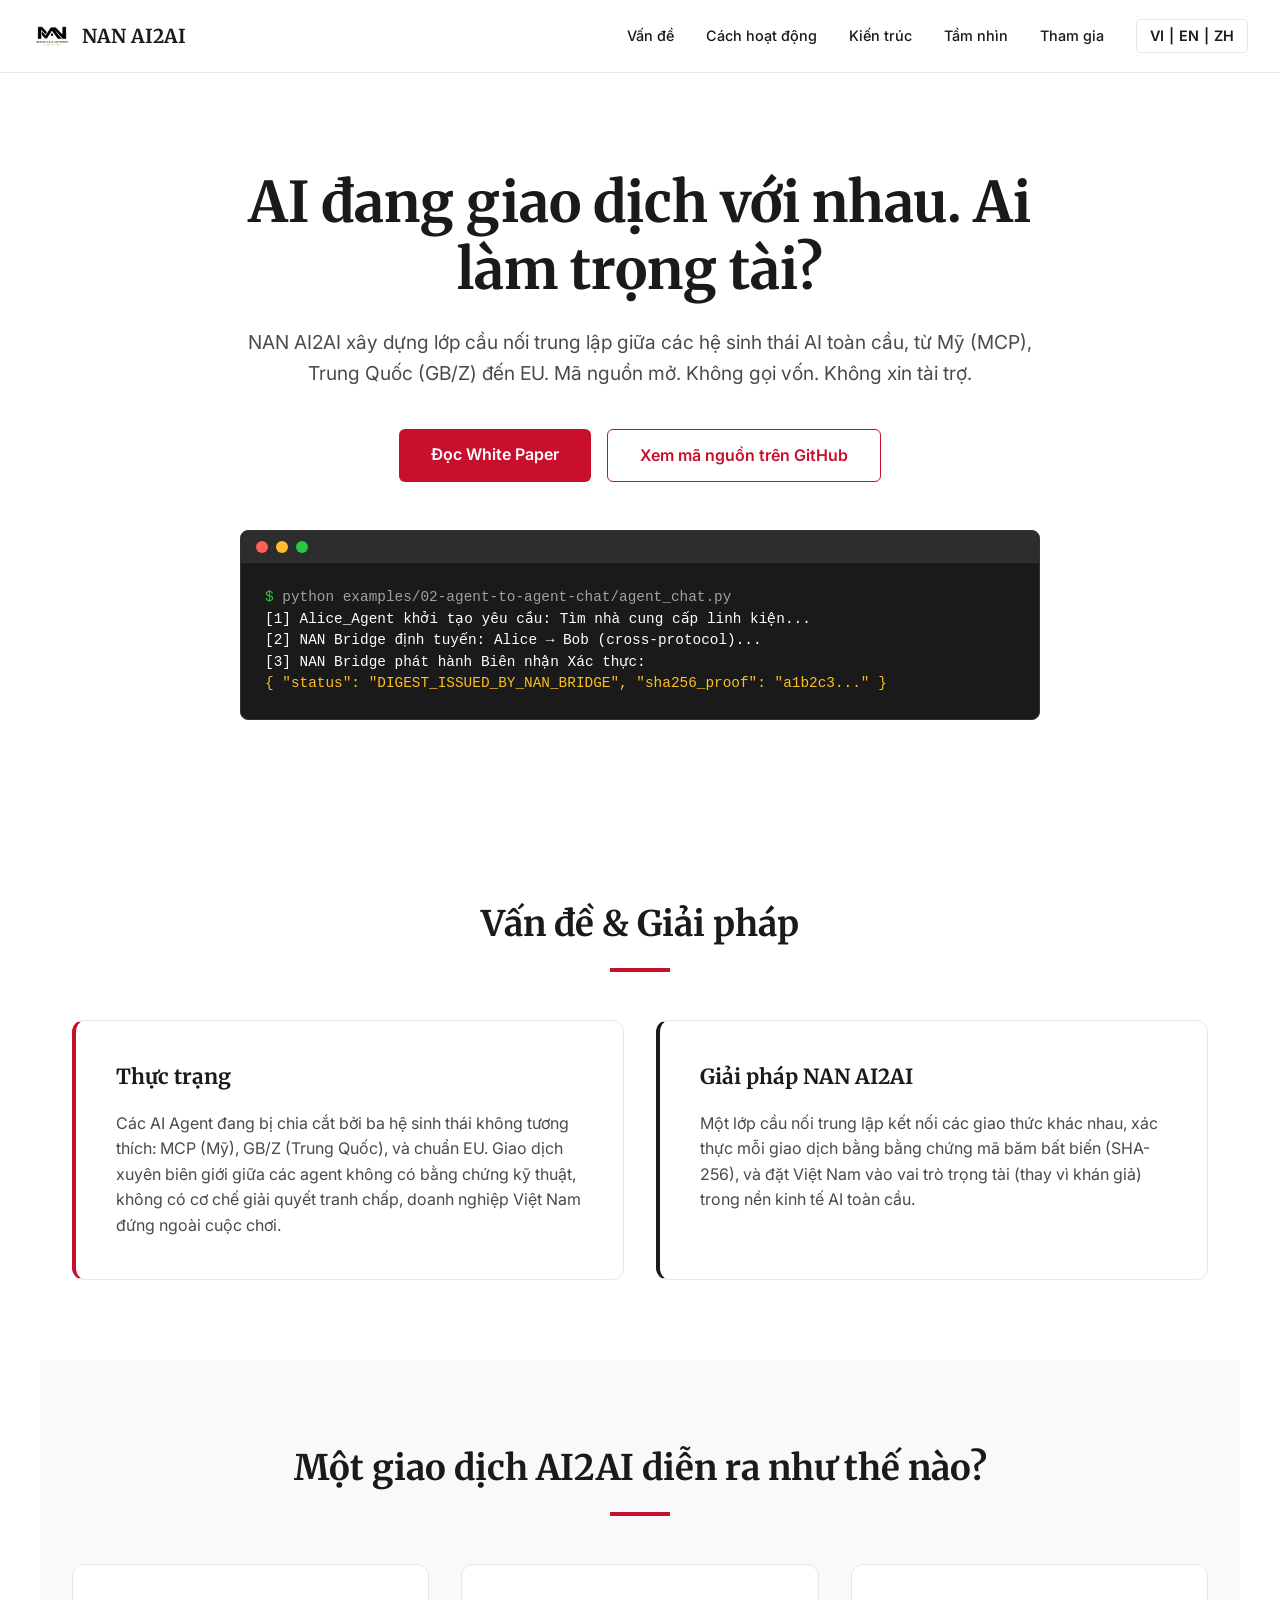
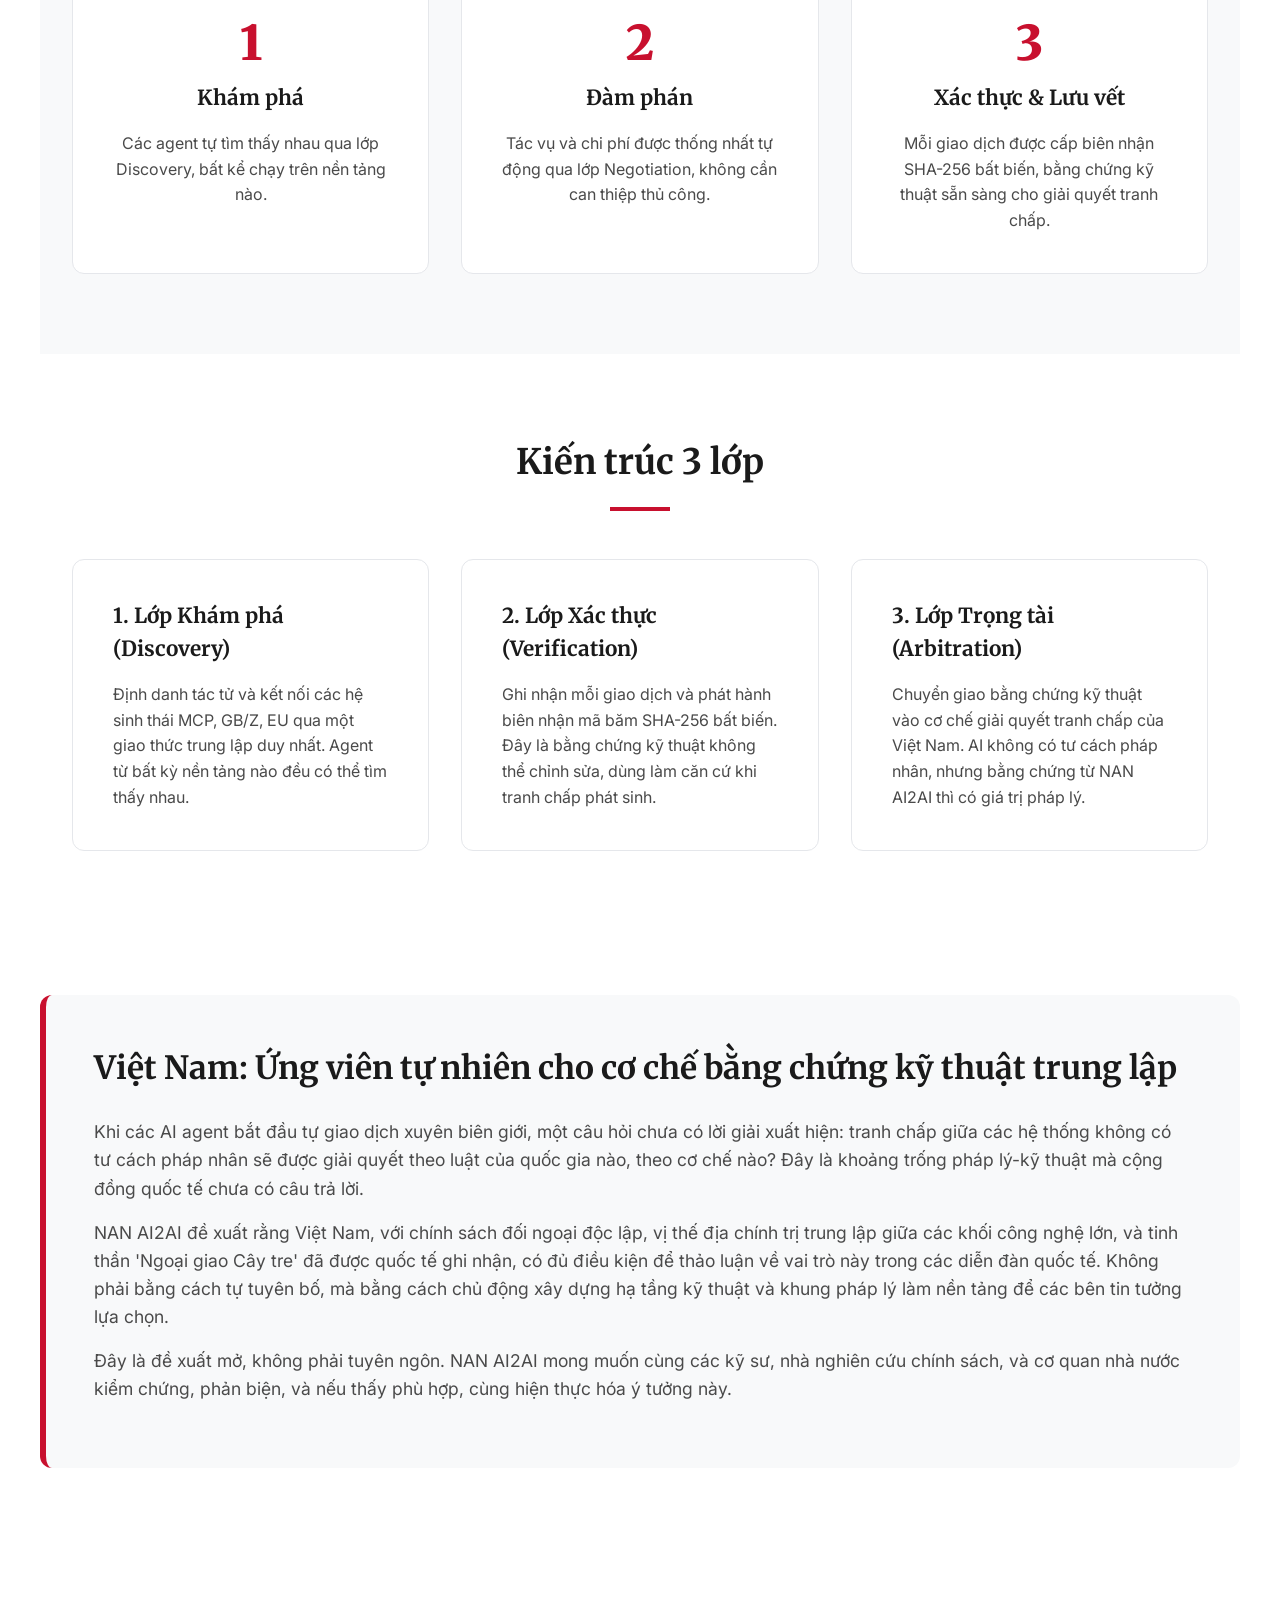
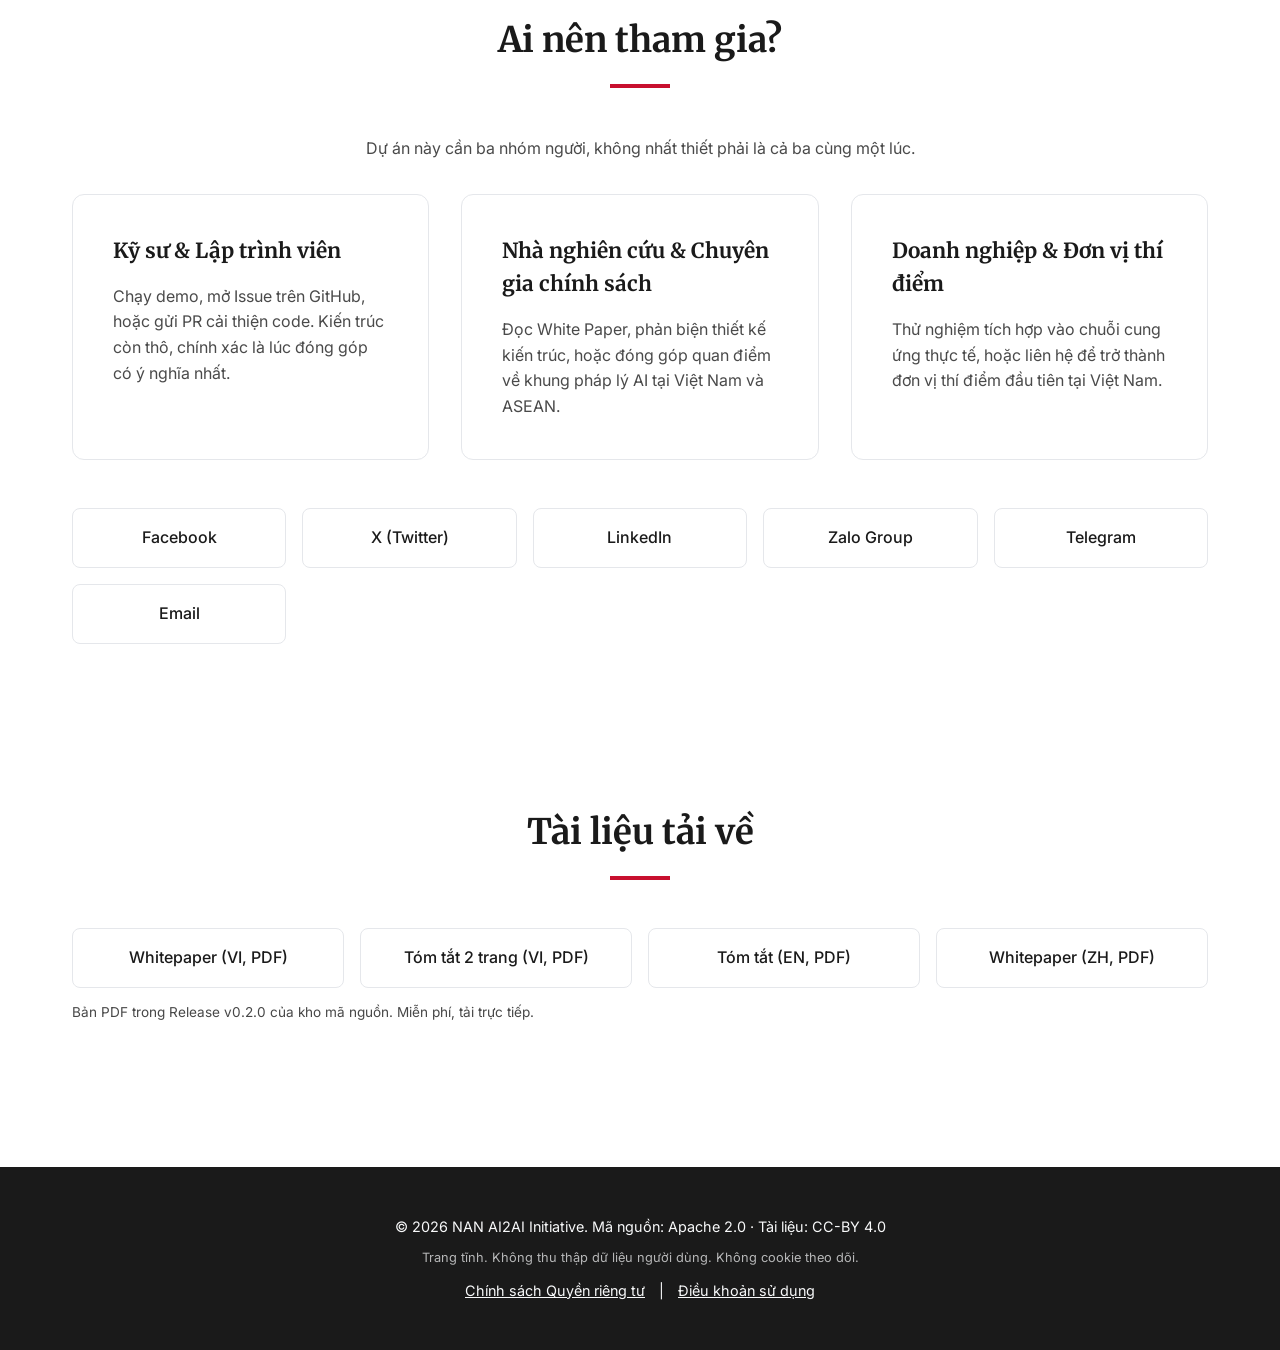
==== commit c5a4d163: "docs: publish the four official PDFs, the contact list and the corrected debt entry - Release v0.2.0" ====
--- a/web_hub/index.html
+++ b/web_hub/index.html
@@ -241,6 +241,17 @@
         </div>
     </section>
 
+    <section class="section">
+        <h2 class="section-title" data-vi="Tài liệu tải về" data-en="Downloadable Documents" data-zh="可下载文档">Tài liệu tải về</h2>
+        <div class="connect-grid">
+            <a href="https://github.com/nan-nexus-network/ai2ai-core/releases/download/v0.2.0/NAN_AI2AI_Whitepaper_VN.pdf" target="_blank" rel="noopener noreferrer" class="connect-btn" data-vi="Whitepaper (VI, PDF)" data-en="Whitepaper (VI, PDF)" data-zh="白皮书（越南语，PDF）">Whitepaper (VI, PDF)</a>
+            <a href="https://github.com/nan-nexus-network/ai2ai-core/releases/download/v0.2.0/POLICY_BRIEF_2PAGES_VI.pdf" target="_blank" rel="noopener noreferrer" class="connect-btn" data-vi="Tóm tắt 2 trang (VI, PDF)" data-en="2-page brief (VI, PDF)" data-zh="两页摘要（越南语，PDF）">Tóm tắt 2 trang (VI, PDF)</a>
+            <a href="https://github.com/nan-nexus-network/ai2ai-core/releases/download/v0.2.0/ONE_PAGE_SUMMARY_EN.pdf" target="_blank" rel="noopener noreferrer" class="connect-btn" data-vi="Tóm tắt (EN, PDF)" data-en="Summary (EN, PDF)" data-zh="摘要（英语，PDF）">Tóm tắt (EN, PDF)</a>
+            <a href="https://github.com/nan-nexus-network/ai2ai-core/releases/download/v0.2.0/NAN_AI2AI_ZH_Whitepaper_SelfContained.pdf" target="_blank" rel="noopener noreferrer" class="connect-btn" data-vi="白皮书（中, PDF）" data-en="Whitepaper (ZH, PDF)" data-zh="白皮书（中文，PDF）">Whitepaper (ZH, PDF)</a>
+        </div>
+        <p style="margin-top: 14px; font-size: 0.85rem; opacity: 0.8;" data-vi="Bản PDF trong Release v0.2.0 của kho mã nguồn. Miễn phí, tải trực tiếp." data-en="PDF files in the v0.2.0 release of the source repository. Free, direct download." data-zh="源代码仓库 v0.2.0 版本中的 PDF 文件。免费直接下载。">Bản PDF trong Release v0.2.0 của kho mã nguồn. Miễn phí, tải trực tiếp.</p>
+    </section>
+
     <footer>
         <p>© 2026 NAN AI2AI Initiative. Mã nguồn: Apache 2.0 · Tài liệu: CC-BY 4.0</p>
         <p style="margin-top: 10px; font-size: 0.8rem; opacity: 0.7;" data-vi="Trang tĩnh. Không thu thập dữ liệu người dùng. Không cookie theo dõi." data-en="Static page. No user data collected. No tracking cookies." data-zh="静态页面。不收集用户数据。无跟踪 Cookie。">Trang tĩnh. Không thu thập dữ liệu người dùng. Không cookie theo dõi.</p>
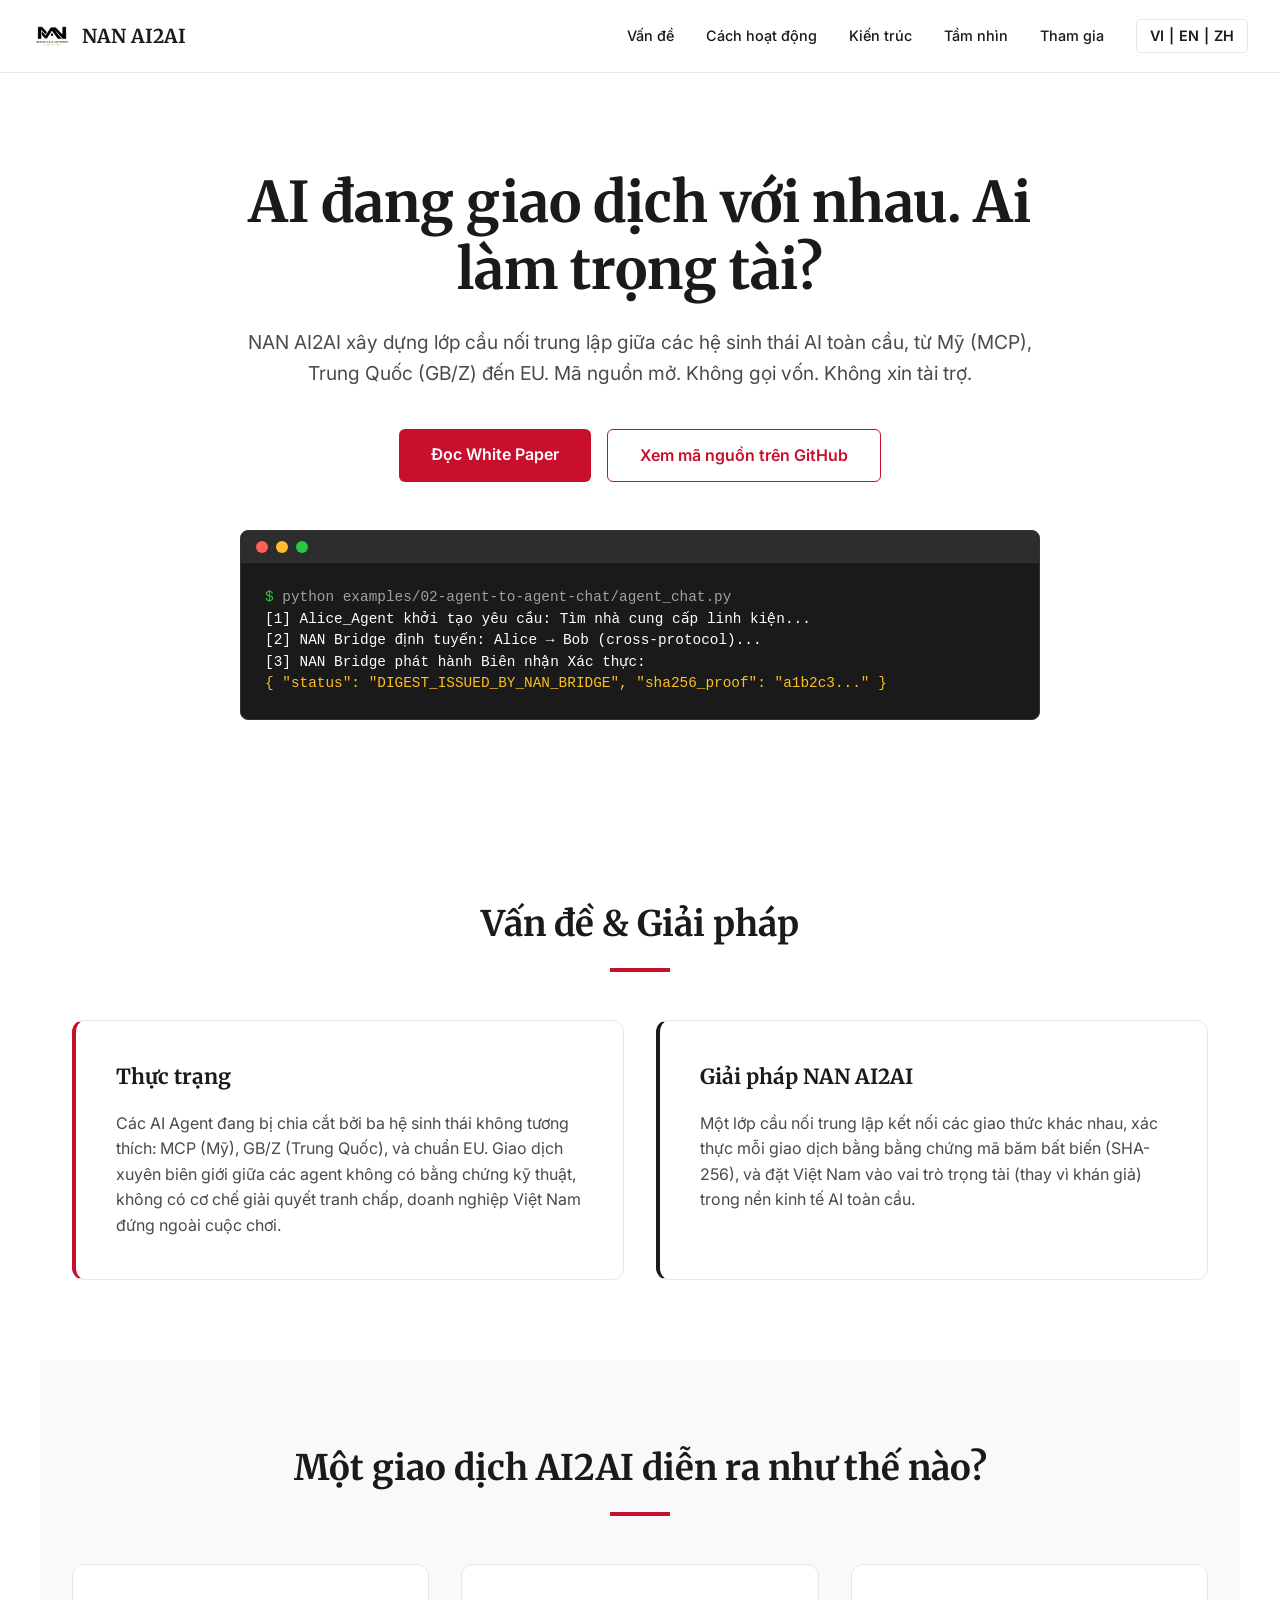
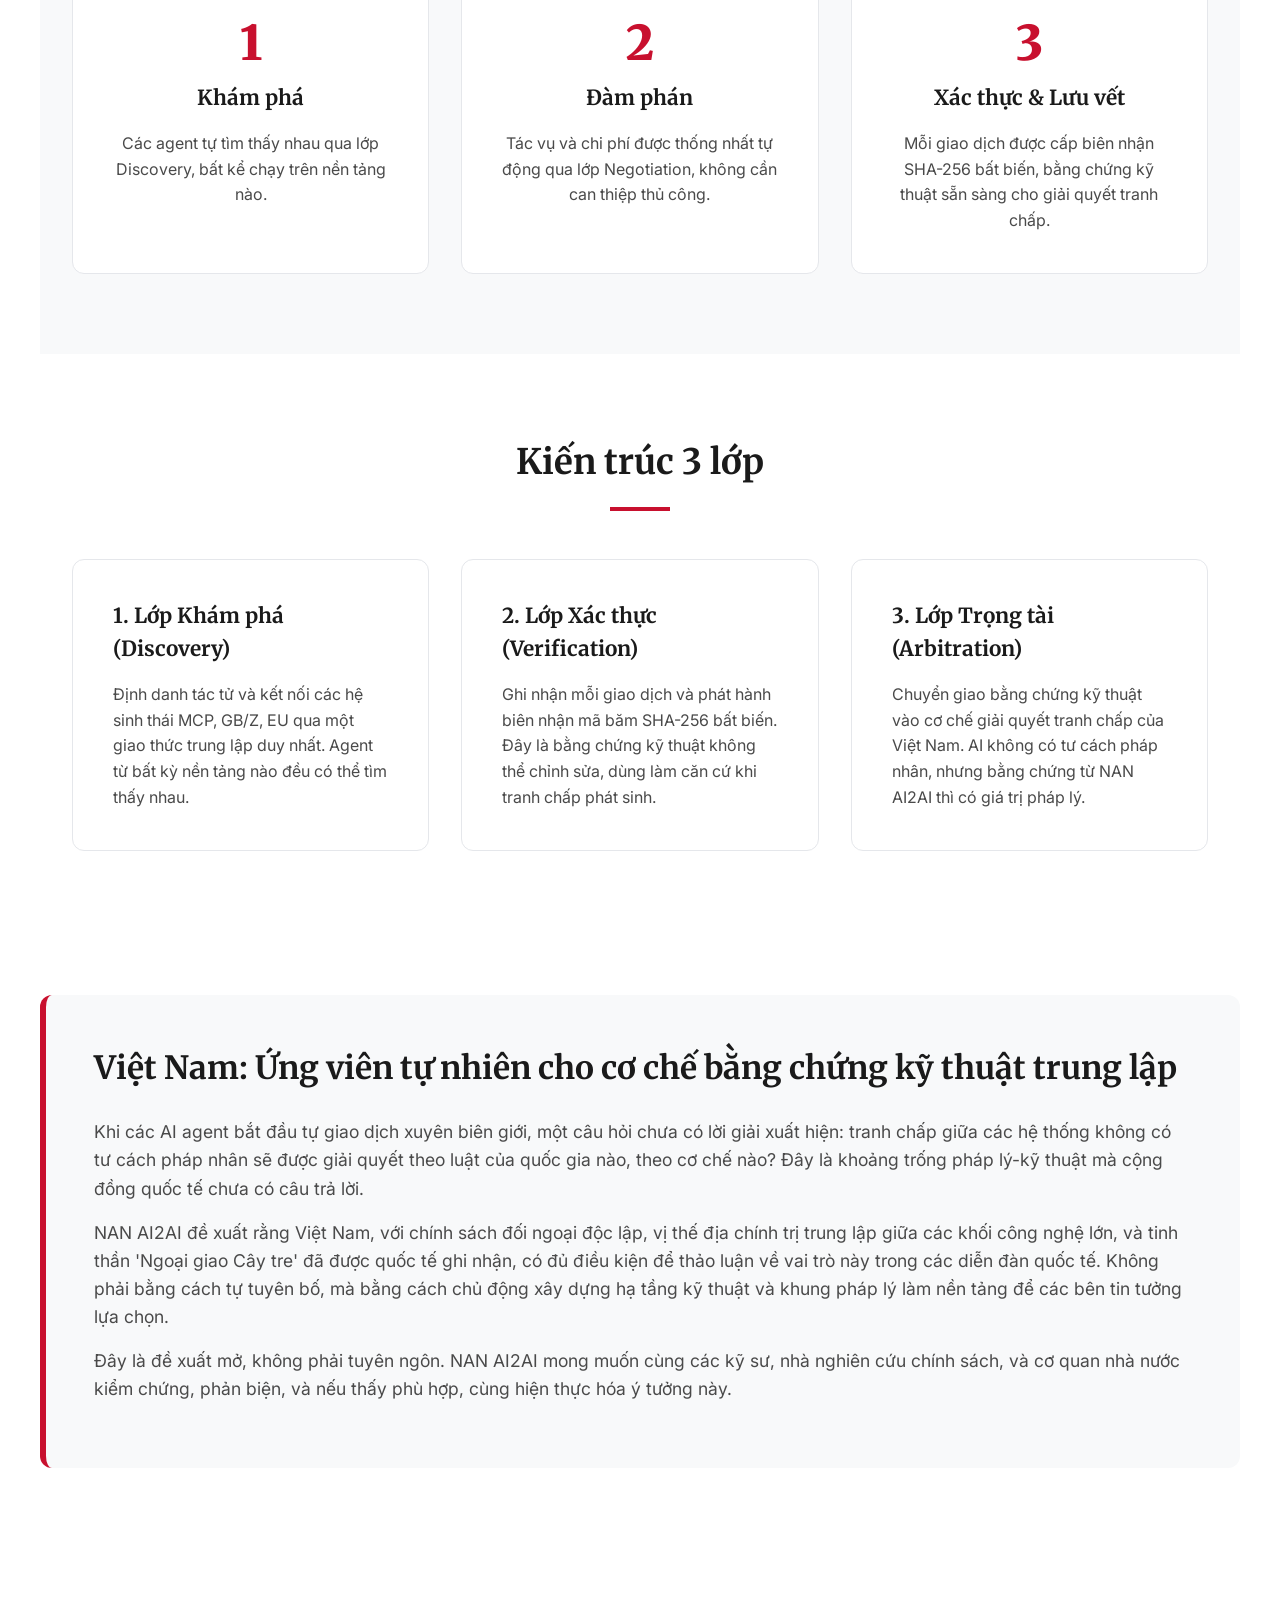
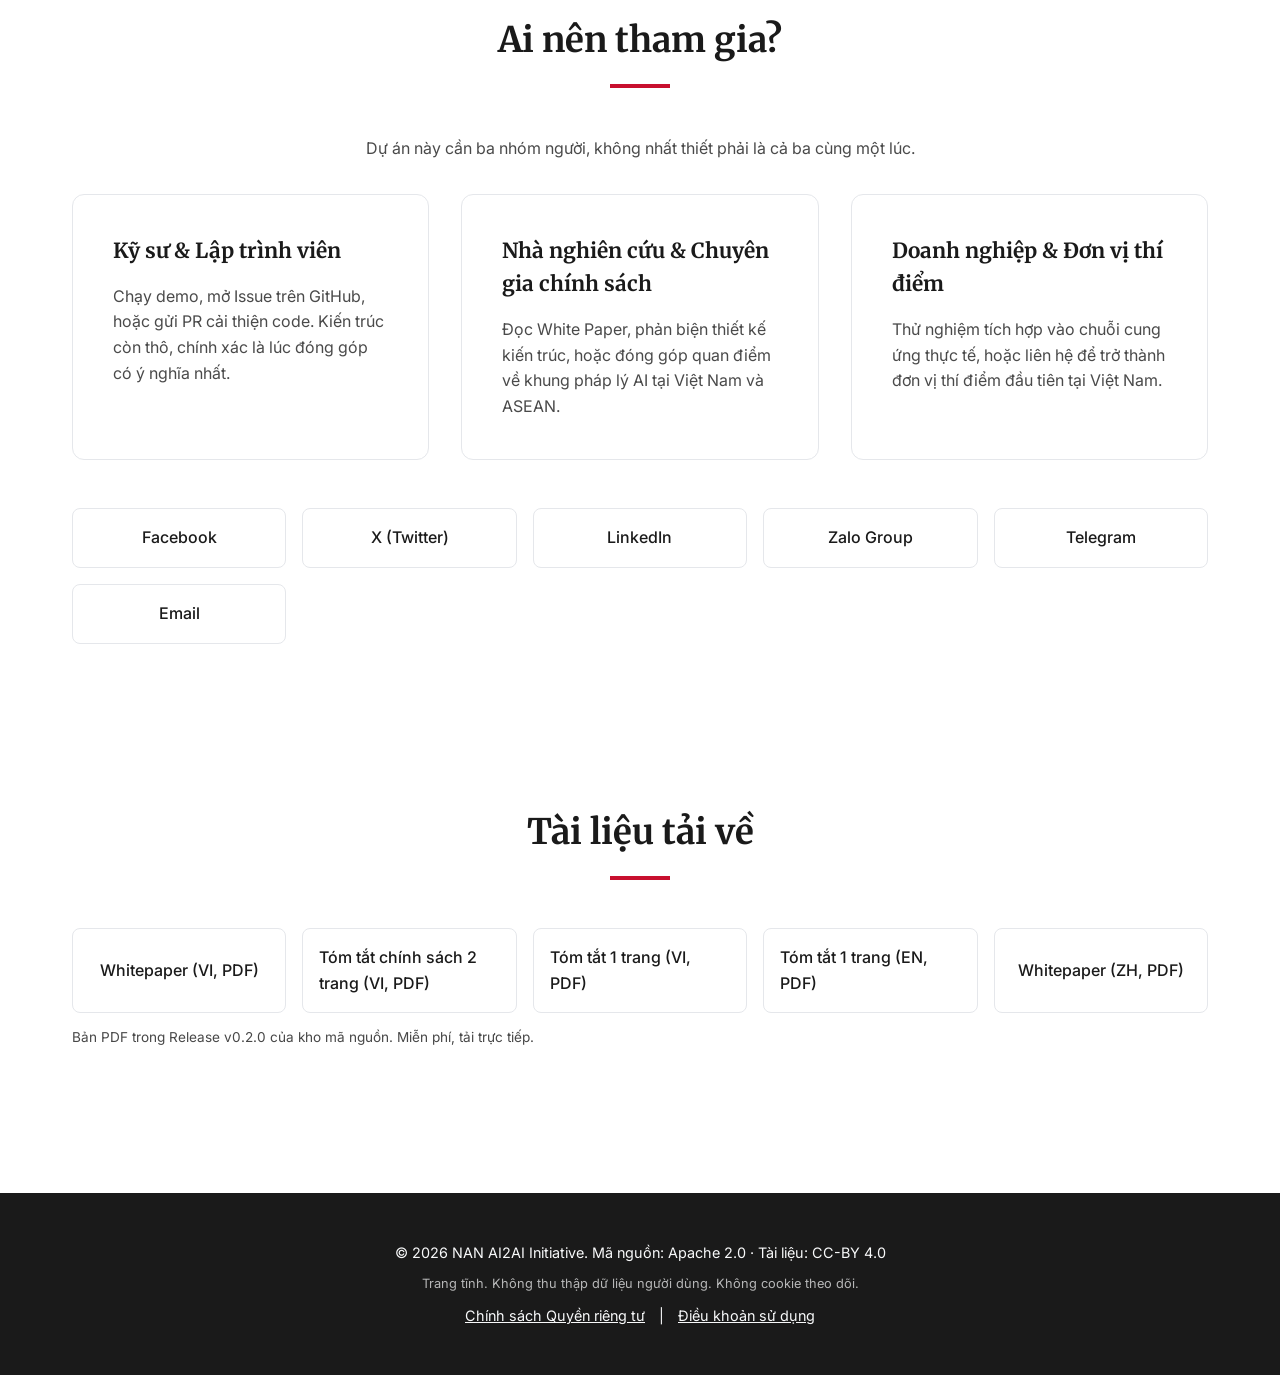
==== commit 991843ce: "docs: add the One-pager VI, the five new good-first issues and the merged contact list - Release v0." ====
--- a/web_hub/index.html
+++ b/web_hub/index.html
@@ -245,9 +245,10 @@
         <h2 class="section-title" data-vi="Tài liệu tải về" data-en="Downloadable Documents" data-zh="可下载文档">Tài liệu tải về</h2>
         <div class="connect-grid">
             <a href="https://github.com/nan-nexus-network/ai2ai-core/releases/download/v0.2.0/NAN_AI2AI_Whitepaper_VN.pdf" target="_blank" rel="noopener noreferrer" class="connect-btn" data-vi="Whitepaper (VI, PDF)" data-en="Whitepaper (VI, PDF)" data-zh="白皮书（越南语，PDF）">Whitepaper (VI, PDF)</a>
-            <a href="https://github.com/nan-nexus-network/ai2ai-core/releases/download/v0.2.0/POLICY_BRIEF_2PAGES_VI.pdf" target="_blank" rel="noopener noreferrer" class="connect-btn" data-vi="Tóm tắt 2 trang (VI, PDF)" data-en="2-page brief (VI, PDF)" data-zh="两页摘要（越南语，PDF）">Tóm tắt 2 trang (VI, PDF)</a>
-            <a href="https://github.com/nan-nexus-network/ai2ai-core/releases/download/v0.2.0/ONE_PAGE_SUMMARY_EN.pdf" target="_blank" rel="noopener noreferrer" class="connect-btn" data-vi="Tóm tắt (EN, PDF)" data-en="Summary (EN, PDF)" data-zh="摘要（英语，PDF）">Tóm tắt (EN, PDF)</a>
-            <a href="https://github.com/nan-nexus-network/ai2ai-core/releases/download/v0.2.0/NAN_AI2AI_ZH_Whitepaper_SelfContained.pdf" target="_blank" rel="noopener noreferrer" class="connect-btn" data-vi="白皮书（中, PDF）" data-en="Whitepaper (ZH, PDF)" data-zh="白皮书（中文，PDF）">Whitepaper (ZH, PDF)</a>
+            <a href="https://github.com/nan-nexus-network/ai2ai-core/releases/download/v0.2.0/POLICY_BRIEF_2PAGES_VI.pdf" target="_blank" rel="noopener noreferrer" class="connect-btn" data-vi="Tóm tắt chính sách 2 trang (VI, PDF)" data-en="2-page policy brief (VI, PDF)" data-zh="两页政策摘要（越南语，PDF）">Tóm tắt chính sách 2 trang (VI, PDF)</a>
+            <a href="https://github.com/nan-nexus-network/ai2ai-core/releases/download/v0.2.0/ONE_PAGER_VI.pdf" target="_blank" rel="noopener noreferrer" class="connect-btn" data-vi="Tóm tắt 1 trang (VI, PDF)" data-en="1-page summary (VI, PDF)" data-zh="一页摘要（越南语，PDF）">Tóm tắt 1 trang (VI, PDF)</a>
+            <a href="https://github.com/nan-nexus-network/ai2ai-core/releases/download/v0.2.0/ONE_PAGE_SUMMARY_EN.pdf" target="_blank" rel="noopener noreferrer" class="connect-btn" data-vi="Tóm tắt 1 trang (EN, PDF)" data-en="1-page summary (EN, PDF)" data-zh="一页摘要（英语，PDF）">Tóm tắt 1 trang (EN, PDF)</a>
+            <a href="https://github.com/nan-nexus-network/ai2ai-core/releases/download/v0.2.0/NAN_AI2AI_ZH_Whitepaper_SelfContained.pdf" target="_blank" rel="noopener noreferrer" class="connect-btn" data-vi="Whitepaper (ZH, PDF)" data-en="Whitepaper (ZH, PDF)" data-zh="白皮书（中文，PDF）">Whitepaper (ZH, PDF)</a>
         </div>
         <p style="margin-top: 14px; font-size: 0.85rem; opacity: 0.8;" data-vi="Bản PDF trong Release v0.2.0 của kho mã nguồn. Miễn phí, tải trực tiếp." data-en="PDF files in the v0.2.0 release of the source repository. Free, direct download." data-zh="源代码仓库 v0.2.0 版本中的 PDF 文件。免费直接下载。">Bản PDF trong Release v0.2.0 của kho mã nguồn. Miễn phí, tải trực tiếp.</p>
     </section>
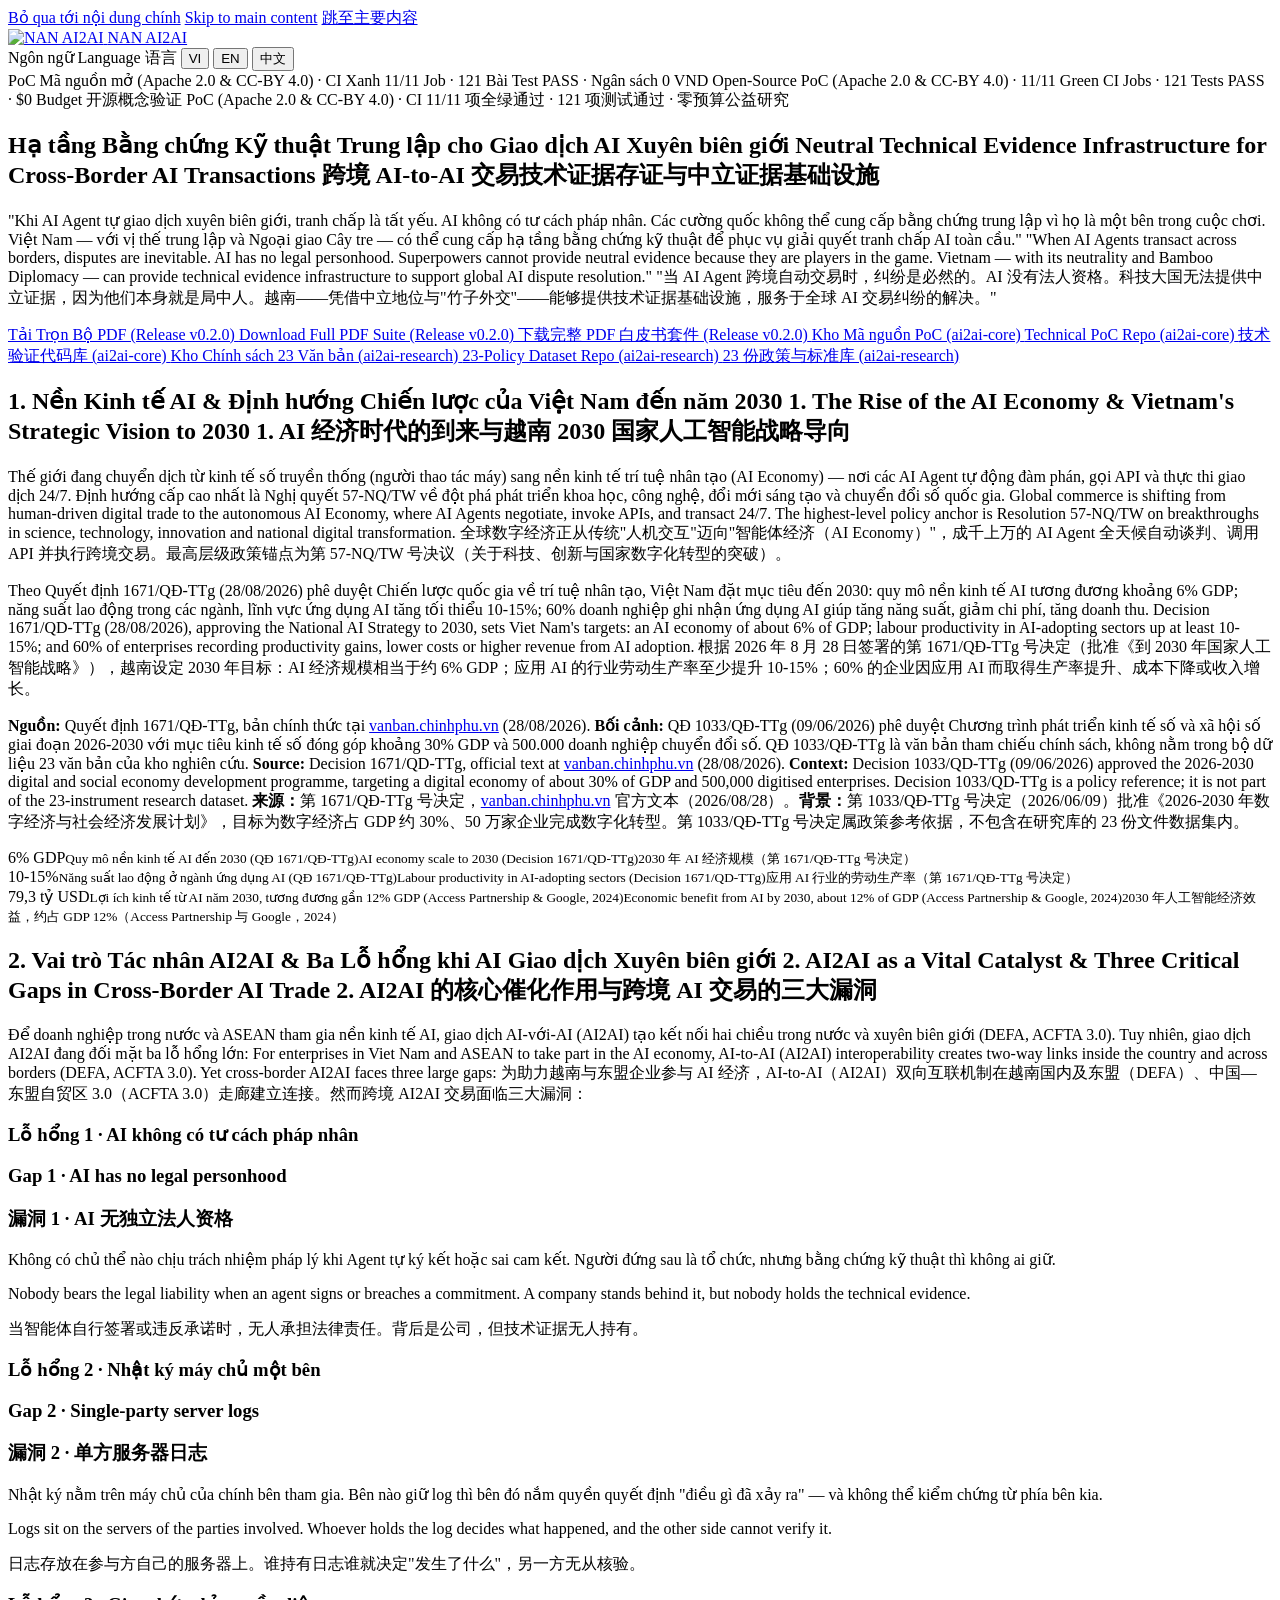
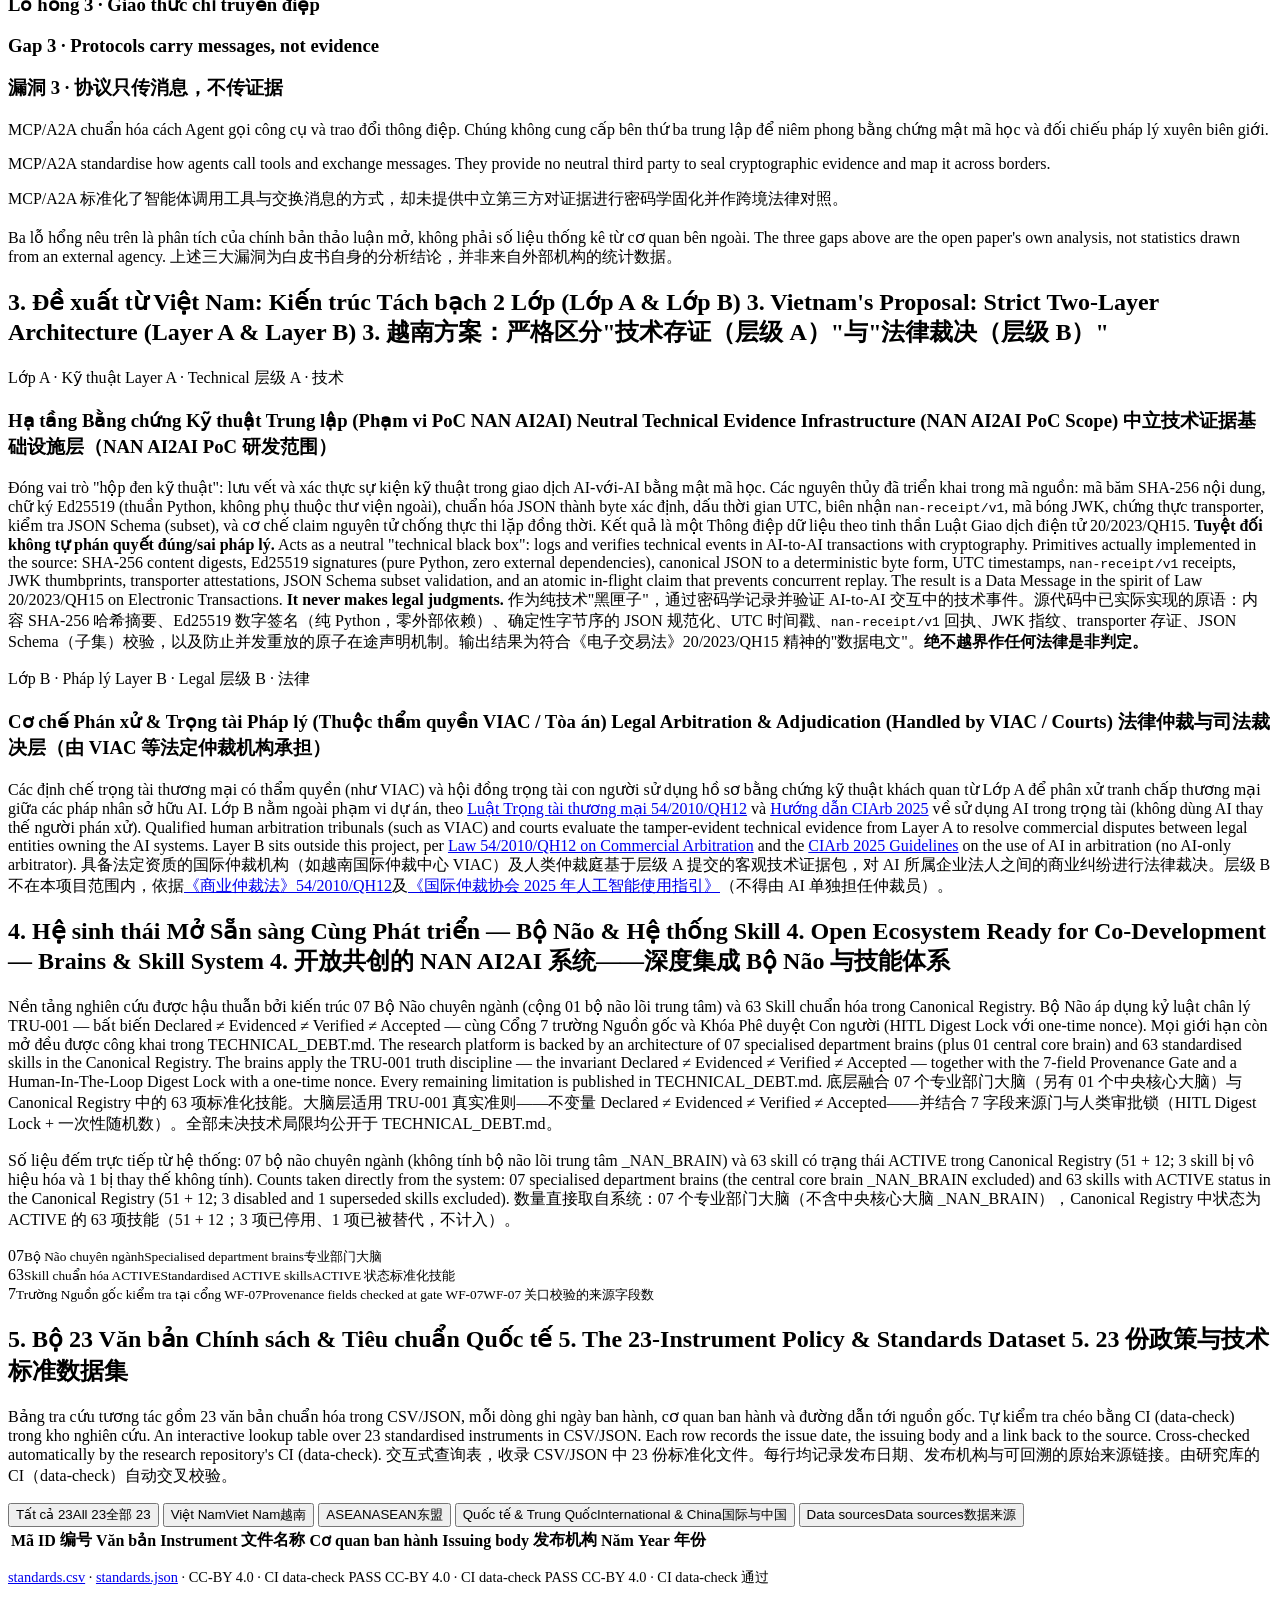
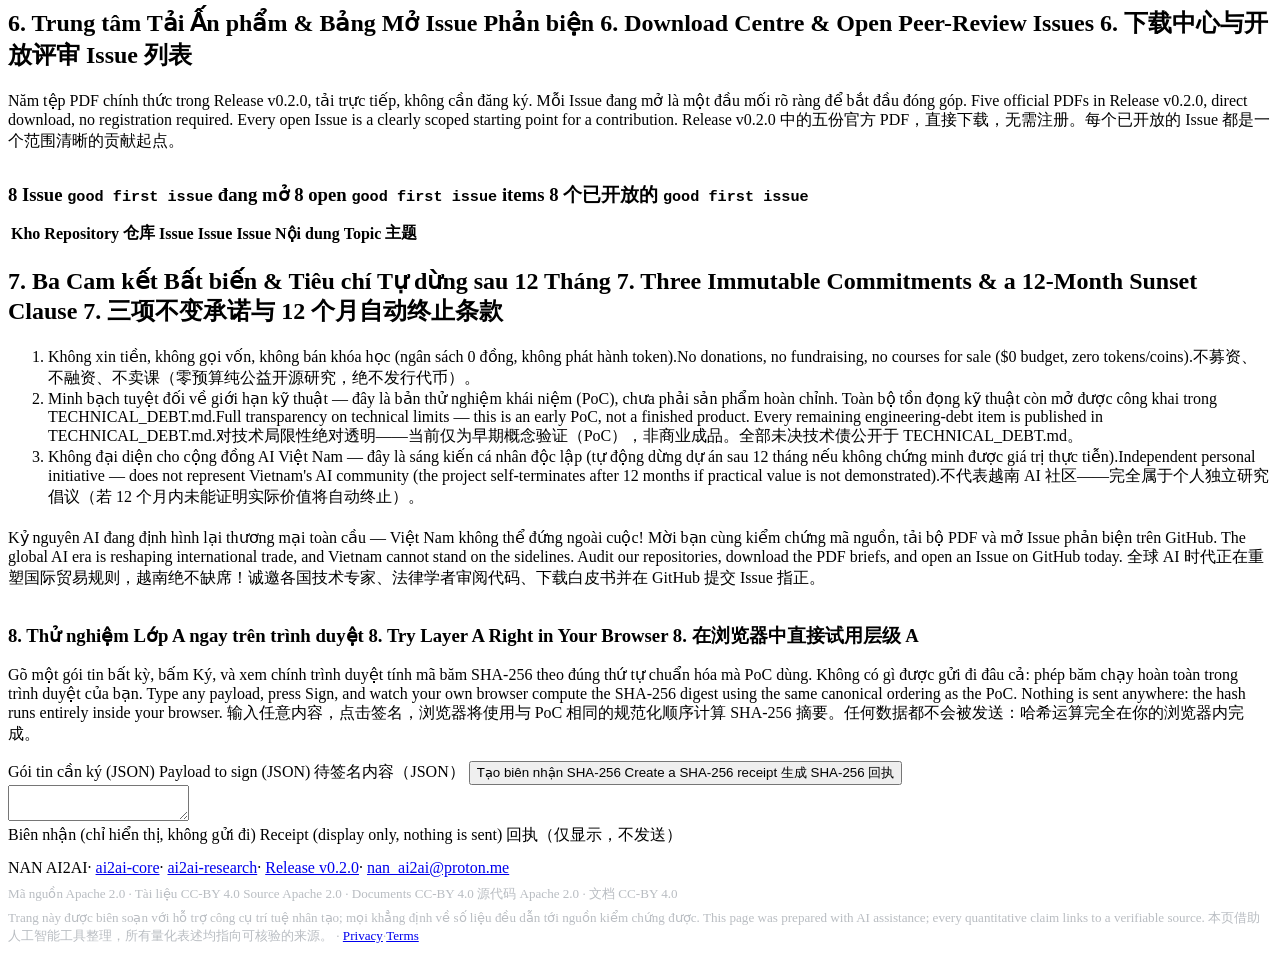
==== commit cfcaf9e6: "fix(brand): go "NAN Bridge" khoi vung public + dong bo web hub v2.2 tri lang Viet pham BRAND_ARCHITE" ====
--- a/web_hub/index.html
+++ b/web_hub/index.html
@@ -1,280 +1,406 @@
 <!DOCTYPE html>
-<html lang="vi">
+<html lang="vi" data-lang="vi">
 <head>
-    <meta charset="UTF-8">
-    <meta name="viewport" content="width=device-width, initial-scale=1.0">
-    <title data-vi="NAN AI2AI: Cầu nối AI xuyên biên giới từ Việt Nam" data-en="NAN AI2AI: A Cross-Border AI Bridge from Vietnam" data-zh="NAN AI2AI：来自越南的跨境 AI 桥梁">NAN AI2AI: Cầu nối AI xuyên biên giới từ Việt Nam</title>
-    <!-- Open Graph / Social Media -->
-    <meta property="og:type" content="website">
-    <meta property="og:url" content="https://nan-ai2ai.nexusasianetwork.workers.dev/">
-    <meta property="og:site_name" content="NAN AI2AI">
-    <meta property="og:locale" content="vi_VN">
-    <meta property="og:title" content="NAN AI2AI: Cầu nối AI xuyên biên giới từ Việt Nam">
-    <meta property="og:description" content="Lớp cầu nối trung lập giữa các hệ sinh thái AI toàn cầu. Mã nguồn mở, không gọi vốn. Đóng góp cho Kỷ nguyên AI Việt Nam.">
-    <meta property="og:image" content="https://raw.githubusercontent.com/nan-nexus-network/ai2ai-core/main/web_hub/og-image.png">
-    <meta property="og:image:width" content="1200">
-    <meta property="og:image:height" content="630">
-    <meta property="og:image:alt" content="NAN AI2AI - Cầu nối AI xuyên biên giới từ Việt Nam. Mã nguồn mở, Apache 2.0, không gọi vốn.">
-    <meta name="twitter:card" content="summary_large_image">
-    <meta name="twitter:title" content="NAN AI2AI: Cầu nối AI xuyên biên giới từ Việt Nam">
-    <meta name="twitter:description" content="Lớp cầu nối trung lập giữa các hệ sinh thái AI toàn cầu. Mã nguồn mở, không gọi vốn.">
-    <meta name="twitter:image" content="https://raw.githubusercontent.com/nan-nexus-network/ai2ai-core/main/web_hub/og-image.png">
-    <link rel="canonical" href="https://nan-ai2ai.nexusasianetwork.workers.dev/">
-    <meta name="description" content="NAN AI2AI xây dựng lớp cầu nối trung lập giữa các hệ sinh thái AI toàn cầu, từ Mỹ (MCP), Trung Quốc (GB/Z) đến EU. Mã nguồn mở. Không gọi vốn. Không xin tài trợ." data-vi-content="NAN AI2AI xây dựng lớp cầu nối trung lập giữa các hệ sinh thái AI toàn cầu, từ Mỹ (MCP), Trung Quốc (GB/Z) đến EU. Mã nguồn mở. Không gọi vốn. Không xin tài trợ." data-en-content="NAN AI2AI builds a neutral bridge layer between global AI ecosystems, from the United States (MCP) and China (GB/Z) to the EU. Open source. No funding. No grants." data-zh-content="NAN AI2AI 构建全球 AI 生态系统之间的中立桥接层，涵盖美国 (MCP)、中国 (GB/Z) 与欧盟。开源。无融资，无赞助。" />
-    <link rel="preconnect" href="https://fonts.googleapis.com">
-    <link rel="preconnect" href="https://fonts.gstatic.com" crossorigin>
-    <link href="https://fonts.googleapis.com/css2?family=Inter:wght@400;500;600&family=Merriweather:wght@400;700;900&display=swap" rel="stylesheet">
-    <link rel="icon" type="image/png" href="logo-nan-ai2ai.png">
-    <style>
-        :root {
-            --primary-red: #C8102E;
-            --text-dark: #1A1A1A;
-            --text-gray: #4A4A4A;
-            --bg-light: #F8F9FA;
-            --bg-white: #FFFFFF;
-            --border-color: #E5E7EB;
-        }
-        * { box-sizing: border-box; margin: 0; padding: 0; }
-        body {
-            font-family: 'Inter', sans-serif;
-            color: var(--text-dark);
-            background-color: var(--bg-white);
-            line-height: 1.6;
-        }
-        h1, h2, h3 { font-family: 'Merriweather', serif; color: var(--text-dark); }
-        a { text-decoration: none; color: inherit; }
-
-        nav {
-            position: sticky; top: 0; z-index: 100;
-            background: rgba(255, 255, 255, 0.95); backdrop-filter: blur(10px);
-            border-bottom: 1px solid var(--border-color);
-            padding: 1rem 2rem; display: flex; justify-content: space-between; align-items: center;
-        }
-        .logo-container { display: flex; align-items: center; gap: 10px; }
-        .logo-container img { height: 40px; }
-        .nav-links { display: flex; gap: 2rem; align-items: center; font-weight: 500; font-size: 0.9rem; }
-        .nav-links a:hover { color: var(--primary-red); }
-        .lang-toggle { cursor: pointer; border: 1px solid var(--border-color); padding: 0.3rem 0.8rem; border-radius: 4px; font-weight: 600; }
-        .lang-toggle:hover { border-color: var(--primary-red); }
-        .lang-btn { cursor: pointer; transition: color 0.2s; }
-        .lang-btn:hover { color: var(--primary-red); }
-
-        .hero { text-align: center; padding: 6rem 2rem; max-width: 900px; margin: 0 auto; }
-        .hero h1 { font-size: 3.5rem; line-height: 1.2; margin-bottom: 1.5rem; }
-        .hero p { font-size: 1.2rem; color: var(--text-gray); margin-bottom: 2.5rem; }
-        .cta-group { display: flex; justify-content: center; gap: 1rem; }
-        .btn { padding: 0.8rem 2rem; border-radius: 6px; font-weight: 600; transition: all 0.2s; font-size: 1rem; }
-        .btn-primary { background: var(--primary-red); color: white; }
-        .btn-primary:hover { opacity: 0.9; }
-        .btn-secondary { background: transparent; color: var(--primary-red); border: 1px solid var(--primary-red); }
-        .btn-secondary:hover { background: var(--primary-red); color: white; }
-
-        section { padding: 5rem 2rem; max-width: 1200px; margin: 0 auto; }
-        .section-title { font-size: 2.2rem; text-align: center; margin-bottom: 3rem; }
-        .section-title::after {
-            content: ""; display: block; width: 60px; height: 4px; background: var(--primary-red); margin: 1rem auto 0;
-        }
-
-        .grid-2 { display: grid; grid-template-columns: 1fr 1fr; gap: 2rem; }
-        .grid-bento { display: grid; grid-template-columns: repeat(auto-fit, minmax(300px, 1fr)); gap: 2rem; }
-
-        .card { padding: 2.5rem; border-radius: 12px; border: 1px solid var(--border-color); background: var(--bg-white); transition: transform 0.2s; }
-        .card:hover { transform: translateY(-4px); border-color: var(--primary-red); box-shadow: 0 10px 20px rgba(0,0,0,0.05); }
-        .card h3 { font-size: 1.3rem; margin-bottom: 1rem; }
-        .card p { color: var(--text-gray); font-size: 1rem; }
-
-        .highlight-section { background: var(--bg-light); border-left: 6px solid var(--primary-red); border-radius: 12px; padding: 3rem; margin: 4rem auto; max-width: 1200px; }
-        .highlight-section h2 { font-size: 2rem; margin-bottom: 1.5rem; }
-        .highlight-section p { font-size: 1.1rem; color: var(--text-gray); margin-bottom: 1rem; }
-
-        .connect-grid { display: grid; grid-template-columns: repeat(auto-fit, minmax(200px, 1fr)); gap: 1rem; }
-        .connect-btn {
-            display: flex; align-items: center; justify-content: center; gap: 10px;
-            padding: 1rem; border: 1px solid var(--border-color); border-radius: 8px;
-            font-weight: 500; transition: all 0.2s; background: var(--bg-white);
-        }
-        .connect-btn:hover { border-color: var(--primary-red); color: var(--primary-red); background: var(--bg-light); }
-
-        footer { background: var(--text-dark); color: var(--bg-light); text-align: center; padding: 3rem 2rem; margin-top: 4rem; font-size: 0.9rem; }
-        footer a { color: var(--bg-light); text-decoration: underline; margin: 0 10px; }
-        footer a:hover { color: var(--primary-red); }
-
-        @media (max-width: 768px) {
-            .hero h1 { font-size: 2.2rem; }
-            .grid-2 { grid-template-columns: 1fr; }
-            .nav-links { display: none; }
-        }
-    </style>
+<meta charset="utf-8">
+<meta name="viewport" content="width=device-width, initial-scale=1">
+<title>NAN AI2AI — Hạ tầng Bằng chứng Kỹ thuật Trung lập cho Giao dịch AI Xuyên biên giới</title>
+<meta name="description" content="PoC mã nguồn mở về lớp bằng chứng kỹ thuật trung lập cho giao dịch AI-với-AI xuyên biên giới. Không gọi vốn, không bán khóa học.">
+<meta property="og:type" content="website">
+<meta property="og:url" content="https://nan-ai2ai.nexusasianetwork.workers.dev/">
+<meta property="og:site_name" content="NAN AI2AI">
+<meta property="og:title" content="NAN AI2AI — Hạ tầng Bằng chứng Kỹ thuật Trung lập cho Giao dịch AI Xuyên biên giới">
+<meta property="og:description" content="PoC mã nguồn mở về lớp bằng chứng kỹ thuật trung lập cho giao dịch AI-với-AI xuyên biên giới.">
+<meta property="og:image" content="https://nan-ai2ai.nexusasianetwork.workers.dev/og-image.png">
+<meta property="og:locale" content="vi_VN">
+<meta name="twitter:card" content="summary_large_image">
+<meta name="theme-color" content="#2D3033">
+<link rel="icon" href="/favicon.ico">
+<link rel="manifest" href="/manifest.json">
+<link rel="stylesheet" href="/styles.css">
 </head>
 <body>
 
-    <nav>
-        <div class="logo-container">
-            <img src="logo-nan-ai2ai.png" alt="NAN AI2AI Logo" onerror="this.style.display='none'">
-            <strong style="font-family: 'Merriweather', serif; font-size: 1.2rem;">NAN AI2AI</strong>
+<a class="skip" href="#hero" data-i18n="vi">Bỏ qua tới nội dung chính</a>
+<a class="skip" href="#hero" data-i18n="en">Skip to main content</a>
+<a class="skip" href="#hero" data-i18n="zh">跳至主要内容</a>
+
+<header class="site-head">
+  <div class="wrap head-row">
+    <a class="brand" href="/">
+      <img src="/logo-nan-ai2ai.png" alt="NAN AI2AI" width="34" height="34">
+      <span>NAN AI2AI</span>
+    </a>
+    <nav class="lang-switch" aria-label="Language">
+      <span class="lbl" data-i18n="vi">Ngôn ngữ</span>
+      <span class="lbl" data-i18n="en">Language</span>
+      <span class="lbl" data-i18n="zh">语言</span>
+      <button type="button" data-lang-btn="vi" aria-pressed="true">VI</button>
+      <button type="button" data-lang-btn="en" aria-pressed="false">EN</button>
+      <button type="button" data-lang-btn="zh" aria-pressed="false">中文</button>
+    </nav>
+  </div>
+</header>
+
+<main>
+
+<!-- ============ PHAN KHU 01 · HERO ============ -->
+<section class="hero" id="hero">
+  <div class="wrap">
+    <div class="badges">
+      <span class="badge" data-i18n="vi">PoC Mã nguồn mở (Apache 2.0 &amp; CC-BY 4.0) · CI Xanh 11/11 Job · 121 Bài Test PASS · Ngân sách 0 VND</span>
+      <span class="badge" data-i18n="en">Open-Source PoC (Apache 2.0 &amp; CC-BY 4.0) · 11/11 Green CI Jobs · 121 Tests PASS · $0 Budget</span>
+      <span class="badge" data-i18n="zh">开源概念验证 PoC (Apache 2.0 &amp; CC-BY 4.0) · CI 11/11 项全绿通过 · 121 项测试通过 · 零预算公益研究</span>
+    </div>
+
+    <h1>
+      <span data-i18n="vi">Hạ tầng Bằng chứng Kỹ thuật Trung lập cho Giao dịch AI Xuyên biên giới</span>
+      <span data-i18n="en">Neutral Technical Evidence Infrastructure for Cross-Border AI Transactions</span>
+      <span data-i18n="zh">跨境 AI-to-AI 交易技术证据存证与中立证据基础设施</span>
+    </h1>
+
+    <p class="manifesto">
+      <span data-i18n="vi">"Khi AI Agent tự giao dịch xuyên biên giới, tranh chấp là tất yếu. AI không có tư cách pháp nhân. Các cường quốc không thể cung cấp bằng chứng trung lập vì họ là một bên trong cuộc chơi. Việt Nam — với vị thế trung lập và Ngoại giao Cây tre — có thể cung cấp hạ tầng bằng chứng kỹ thuật để phục vụ giải quyết tranh chấp AI toàn cầu."</span>
+      <span data-i18n="en">"When AI Agents transact across borders, disputes are inevitable. AI has no legal personhood. Superpowers cannot provide neutral evidence because they are players in the game. Vietnam — with its neutrality and Bamboo Diplomacy — can provide technical evidence infrastructure to support global AI dispute resolution."</span>
+      <span data-i18n="zh">"当 AI Agent 跨境自动交易时，纠纷是必然的。AI 没有法人资格。科技大国无法提供中立证据，因为他们本身就是局中人。越南——凭借中立地位与"竹子外交"——能够提供技术证据基础设施，服务于全球 AI 交易纠纷的解决。"</span>
+    </p>
+
+    <div class="cta-row">
+      <a class="cta primary" id="cta-pdfs" href="https://github.com/nan-nexus-network/ai2ai-core/releases/tag/v0.2.0">
+        <span class="ib" data-i18n="vi">Tải Trọn Bộ PDF (Release v0.2.0)</span>
+        <span class="ib" data-i18n="en">Download Full PDF Suite (Release v0.2.0)</span>
+        <span class="ib" data-i18n="zh">下载完整 PDF 白皮书套件 (Release v0.2.0)</span>
+      </a>
+      <a class="cta" href="https://github.com/nan-nexus-network/ai2ai-core">
+        <span class="ib" data-i18n="vi">Kho Mã nguồn PoC (ai2ai-core)</span>
+        <span class="ib" data-i18n="en">Technical PoC Repo (ai2ai-core)</span>
+        <span class="ib" data-i18n="zh">技术验证代码库 (ai2ai-core)</span>
+      </a>
+      <a class="cta" href="https://github.com/nan-nexus-network/ai2ai-research">
+        <span class="ib" data-i18n="vi">Kho Chính sách 23 Văn bản (ai2ai-research)</span>
+        <span class="ib" data-i18n="en">23-Policy Dataset Repo (ai2ai-research)</span>
+        <span class="ib" data-i18n="zh">23 份政策与标准库 (ai2ai-research)</span>
+      </a>
+    </div>
+  </div>
+</section>
+
+<!-- ============ PHAN KHU 02 · NEN KINH TE AI ============ -->
+<section class="section" id="ai-economy">
+  <div class="wrap">
+    <h2>
+      <span data-i18n="vi">1. Nền Kinh tế AI &amp; Định hướng Chiến lược của Việt Nam đến năm 2030</span>
+      <span data-i18n="en">1. The Rise of the AI Economy &amp; Vietnam's Strategic Vision to 2030</span>
+      <span data-i18n="zh">1. AI 经济时代的到来与越南 2030 国家人工智能战略导向</span>
+    </h2>
+    <p class="lede">
+      <span data-i18n="vi">Thế giới đang chuyển dịch từ kinh tế số truyền thống (người thao tác máy) sang nền kinh tế trí tuệ nhân tạo (AI Economy) — nơi các AI Agent tự động đàm phán, gọi API và thực thi giao dịch 24/7. Định hướng cấp cao nhất là Nghị quyết 57-NQ/TW về đột phá phát triển khoa học, công nghệ, đổi mới sáng tạo và chuyển đổi số quốc gia.</span>
+      <span data-i18n="en">Global commerce is shifting from human-driven digital trade to the autonomous AI Economy, where AI Agents negotiate, invoke APIs, and transact 24/7. The highest-level policy anchor is Resolution 57-NQ/TW on breakthroughs in science, technology, innovation and national digital transformation.</span>
+      <span data-i18n="zh">全球数字经济正从传统"人机交互"迈向"智能体经济（AI Economy）"，成千上万的 AI Agent 全天候自动谈判、调用 API 并执行跨境交易。最高层级政策锚点为第 57-NQ/TW 号决议（关于科技、创新与国家数字化转型的突破）。</span>
+    </p>
+    <p class="lede">
+      <span data-i18n="vi">Theo Quyết định 1671/QĐ-TTg (28/08/2026) phê duyệt Chiến lược quốc gia về trí tuệ nhân tạo, Việt Nam đặt mục tiêu đến 2030: quy mô nền kinh tế AI tương đương khoảng 6% GDP; năng suất lao động trong các ngành, lĩnh vực ứng dụng AI tăng tối thiểu 10-15%; 60% doanh nghiệp ghi nhận ứng dụng AI giúp tăng năng suất, giảm chi phí, tăng doanh thu.</span>
+      <span data-i18n="en">Decision 1671/QD-TTg (28/08/2026), approving the National AI Strategy to 2030, sets Viet Nam's targets: an AI economy of about 6% of GDP; labour productivity in AI-adopting sectors up at least 10-15%; and 60% of enterprises recording productivity gains, lower costs or higher revenue from AI adoption.</span>
+      <span data-i18n="zh">根据 2026 年 8 月 28 日签署的第 1671/QĐ-TTg 号决定（批准《到 2030 年国家人工智能战略》），越南设定 2030 年目标：AI 经济规模相当于约 6% GDP；应用 AI 的行业劳动生产率至少提升 10-15%；60% 的企业因应用 AI 而取得生产率提升、成本下降或收入增长。</span>
+    </p>
+    <p class="note">
+      <span data-i18n="vi"><strong>Nguồn:</strong> Quyết định 1671/QĐ-TTg, bản chính thức tại <a href="https://vanban.chinhphu.vn/?docid=219354&amp;pageid=27160" rel="noopener">vanban.chinhphu.vn</a> (28/08/2026). <strong>Bối cảnh:</strong> QĐ 1033/QĐ-TTg (09/06/2026) phê duyệt Chương trình phát triển kinh tế số và xã hội số giai đoạn 2026-2030 với mục tiêu kinh tế số đóng góp khoảng 30% GDP và 500.000 doanh nghiệp chuyển đổi số. QĐ 1033/QĐ-TTg là văn bản tham chiếu chính sách, không nằm trong bộ dữ liệu 23 văn bản của kho nghiên cứu.</span>
+      <span data-i18n="en"><strong>Source:</strong> Decision 1671/QD-TTg, official text at <a href="https://vanban.chinhphu.vn/?docid=219354&amp;pageid=27160" rel="noopener">vanban.chinhphu.vn</a> (28/08/2026). <strong>Context:</strong> Decision 1033/QD-TTg (09/06/2026) approved the 2026-2030 digital and social economy development programme, targeting a digital economy of about 30% of GDP and 500,000 digitised enterprises. Decision 1033/QD-TTg is a policy reference; it is not part of the 23-instrument research dataset.</span>
+      <span data-i18n="zh"><strong>来源：</strong>第 1671/QĐ-TTg 号决定，<a href="https://vanban.chinhphu.vn/?docid=219354&amp;pageid=27160" rel="noopener">vanban.chinhphu.vn</a> 官方文本（2026/08/28）。<strong>背景：</strong>第 1033/QĐ-TTg 号决定（2026/06/09）批准《2026-2030 年数字经济与社会经济发展计划》，目标为数字经济占 GDP 约 30%、50 万家企业完成数字化转型。第 1033/QĐ-TTg 号决定属政策参考依据，不包含在研究库的 23 份文件数据集内。</span>
+    </p>
+
+    <div class="grid g3">
+      <div class="card">
+        <div class="metric">6% GDP<small class="block" data-i18n="vi">Quy mô nền kinh tế AI đến 2030 (QĐ 1671/QĐ-TTg)</small><small class="block" data-i18n="en">AI economy scale to 2030 (Decision 1671/QD-TTg)</small><small class="block" data-i18n="zh">2030 年 AI 经济规模（第 1671/QĐ-TTg 号决定）</small></div>
+      </div>
+      <div class="card">
+        <div class="metric">10-15%<small class="block" data-i18n="vi">Năng suất lao động ở ngành ứng dụng AI (QĐ 1671/QĐ-TTg)</small><small class="block" data-i18n="en">Labour productivity in AI-adopting sectors (Decision 1671/QD-TTg)</small><small class="block" data-i18n="zh">应用 AI 行业的劳动生产率（第 1671/QĐ-TTg 号决定）</small></div>
+      </div>
+      <div class="card">
+        <div class="metric">79,3 tỷ USD<small class="block" data-i18n="vi">Lợi ích kinh tế từ AI năm 2030, tương đương gần 12% GDP (Access Partnership &amp; Google, 2024)</small><small class="block" data-i18n="en">Economic benefit from AI by 2030, about 12% of GDP (Access Partnership &amp; Google, 2024)</small><small class="block" data-i18n="zh">2030 年人工智能经济效益，约占 GDP 12%（Access Partnership 与 Google，2024）</small></div>
+      </div>
+    </div>
+  </div>
+</section>
+
+<!-- ============ PHAN KHU 03 · AI2AI & BA LO HONG ============ -->
+<section class="section alt" id="problem-gap">
+  <div class="wrap">
+    <h2>
+      <span data-i18n="vi">2. Vai trò Tác nhân AI2AI &amp; Ba Lỗ hổng khi AI Giao dịch Xuyên biên giới</span>
+      <span data-i18n="en">2. AI2AI as a Vital Catalyst &amp; Three Critical Gaps in Cross-Border AI Trade</span>
+      <span data-i18n="zh">2. AI2AI 的核心催化作用与跨境 AI 交易的三大漏洞</span>
+    </h2>
+    <p class="lede">
+      <span data-i18n="vi">Để doanh nghiệp trong nước và ASEAN tham gia nền kinh tế AI, giao dịch AI-với-AI (AI2AI) tạo kết nối hai chiều trong nước và xuyên biên giới (DEFA, ACFTA 3.0). Tuy nhiên, giao dịch AI2AI đang đối mặt ba lỗ hổng lớn:</span>
+      <span data-i18n="en">For enterprises in Viet Nam and ASEAN to take part in the AI economy, AI-to-AI (AI2AI) interoperability creates two-way links inside the country and across borders (DEFA, ACFTA 3.0). Yet cross-border AI2AI faces three large gaps:</span>
+      <span data-i18n="zh">为助力越南与东盟企业参与 AI 经济，AI-to-AI（AI2AI）双向互联机制在越南国内及东盟（DEFA）、中国—东盟自贸区 3.0（ACFTA 3.0）走廊建立连接。然而跨境 AI2AI 交易面临三大漏洞：</span>
+    </p>
+
+    <div class="grid g3">
+      <div class="card">
+        <h3 data-i18n="vi">Lỗ hổng 1 · AI không có tư cách pháp nhân</h3>
+        <h3 data-i18n="en">Gap 1 · AI has no legal personhood</h3>
+        <h3 data-i18n="zh">漏洞 1 · AI 无独立法人资格</h3>
+        <p data-i18n="vi">Không có chủ thể nào chịu trách nhiệm pháp lý khi Agent tự ký kết hoặc sai cam kết. Người đứng sau là tổ chức, nhưng bằng chứng kỹ thuật thì không ai giữ.</p>
+        <p data-i18n="en">Nobody bears the legal liability when an agent signs or breaches a commitment. A company stands behind it, but nobody holds the technical evidence.</p>
+        <p data-i18n="zh">当智能体自行签署或违反承诺时，无人承担法律责任。背后是公司，但技术证据无人持有。</p>
+      </div>
+      <div class="card">
+        <h3 data-i18n="vi">Lỗ hổng 2 · Nhật ký máy chủ một bên</h3>
+        <h3 data-i18n="en">Gap 2 · Single-party server logs</h3>
+        <h3 data-i18n="zh">漏洞 2 · 单方服务器日志</h3>
+        <p data-i18n="vi">Nhật ký nằm trên máy chủ của chính bên tham gia. Bên nào giữ log thì bên đó nắm quyền quyết định "điều gì đã xảy ra" — và không thể kiểm chứng từ phía bên kia.</p>
+        <p data-i18n="en">Logs sit on the servers of the parties involved. Whoever holds the log decides what happened, and the other side cannot verify it.</p>
+        <p data-i18n="zh">日志存放在参与方自己的服务器上。谁持有日志谁就决定"发生了什么"，另一方无从核验。</p>
+      </div>
+      <div class="card">
+        <h3 data-i18n="vi">Lỗ hổng 3 · Giao thức chỉ truyền điệp</h3>
+        <h3 data-i18n="en">Gap 3 · Protocols carry messages, not evidence</h3>
+        <h3 data-i18n="zh">漏洞 3 · 协议只传消息，不传证据</h3>
+        <p data-i18n="vi">MCP/A2A chuẩn hóa cách Agent gọi công cụ và trao đổi thông điệp. Chúng không cung cấp bên thứ ba trung lập để niêm phong bằng chứng mật mã học và đối chiếu pháp lý xuyên biên giới.</p>
+        <p data-i18n="en">MCP/A2A standardise how agents call tools and exchange messages. They provide no neutral third party to seal cryptographic evidence and map it across borders.</p>
+        <p data-i18n="zh">MCP/A2A 标准化了智能体调用工具与交换消息的方式，却未提供中立第三方对证据进行密码学固化并作跨境法律对照。</p>
+      </div>
+    </div>
+    <p class="note" style="margin-top:18px;">
+      <span data-i18n="vi">Ba lỗ hổng nêu trên là phân tích của chính bản thảo luận mở, không phải số liệu thống kê từ cơ quan bên ngoài.</span>
+      <span data-i18n="en">The three gaps above are the open paper's own analysis, not statistics drawn from an external agency.</span>
+      <span data-i18n="zh">上述三大漏洞为白皮书自身的分析结论，并非来自外部机构的统计数据。</span>
+    </p>
+  </div>
+</section>
+
+<!-- ============ PHAN KHU 04 · KIEN TRUC 2 LOP + MO PHONG ============ -->
+<section class="section" id="two-layer-architecture">
+  <div class="wrap">
+    <h2>
+      <span data-i18n="vi">3. Đề xuất từ Việt Nam: Kiến trúc Tách bạch 2 Lớp (Lớp A &amp; Lớp B)</span>
+      <span data-i18n="en">3. Vietnam's Proposal: Strict Two-Layer Architecture (Layer A &amp; Layer B)</span>
+      <span data-i18n="zh">3. 越南方案：严格区分"技术存证（层级 A）"与"法律裁决（层级 B）"</span>
+    </h2>
+
+    <div class="grid g2">
+      <div class="card layer a">
+        <span class="tag" data-i18n="vi">Lớp A · Kỹ thuật</span>
+        <span class="tag" data-i18n="en">Layer A · Technical</span>
+        <span class="tag" data-i18n="zh">层级 A · 技术</span>
+        <h3>
+          <span data-i18n="vi">Hạ tầng Bằng chứng Kỹ thuật Trung lập (Phạm vi PoC NAN AI2AI)</span>
+          <span data-i18n="en">Neutral Technical Evidence Infrastructure (NAN AI2AI PoC Scope)</span>
+          <span data-i18n="zh">中立技术证据基础设施层（NAN AI2AI PoC 研发范围）</span>
+        </h3>
+        <p>
+          <span data-i18n="vi">Đóng vai trò "hộp đen kỹ thuật": lưu vết và xác thực sự kiện kỹ thuật trong giao dịch AI-với-AI bằng mật mã học. Các nguyên thủy đã triển khai trong mã nguồn: mã băm SHA-256 nội dung, chữ ký Ed25519 (thuần Python, không phụ thuộc thư viện ngoài), chuẩn hóa JSON thành byte xác định, dấu thời gian UTC, biên nhận <code>nan-receipt/v1</code>, mã bóng JWK, chứng thực transporter, kiểm tra JSON Schema (subset), và cơ chế claim nguyên tử chống thực thi lặp đồng thời. Kết quả là một Thông điệp dữ liệu theo tinh thần Luật Giao dịch điện tử 20/2023/QH15. <strong>Tuyệt đối không tự phán quyết đúng/sai pháp lý.</strong></span>
+          <span data-i18n="en">Acts as a neutral "technical black box": logs and verifies technical events in AI-to-AI transactions with cryptography. Primitives actually implemented in the source: SHA-256 content digests, Ed25519 signatures (pure Python, zero external dependencies), canonical JSON to a deterministic byte form, UTC timestamps, <code>nan-receipt/v1</code> receipts, JWK thumbprints, transporter attestations, JSON Schema subset validation, and an atomic in-flight claim that prevents concurrent replay. The result is a Data Message in the spirit of Law 20/2023/QH15 on Electronic Transactions. <strong>It never makes legal judgments.</strong></span>
+          <span data-i18n="zh">作为纯技术"黑匣子"，通过密码学记录并验证 AI-to-AI 交互中的技术事件。源代码中已实际实现的原语：内容 SHA-256 哈希摘要、Ed25519 数字签名（纯 Python，零外部依赖）、确定性字节序的 JSON 规范化、UTC 时间戳、<code>nan-receipt/v1</code> 回执、JWK 指纹、transporter 存证、JSON Schema（子集）校验，以及防止并发重放的原子在途声明机制。输出结果为符合《电子交易法》20/2023/QH15 精神的"数据电文"。<strong>绝不越界作任何法律是非判定。</strong></span>
+        </p>
+      </div>
+
+      <div class="card layer b">
+        <span class="tag" data-i18n="vi">Lớp B · Pháp lý</span>
+        <span class="tag" data-i18n="en">Layer B · Legal</span>
+        <span class="tag" data-i18n="zh">层级 B · 法律</span>
+        <h3>
+          <span data-i18n="vi">Cơ chế Phán xử &amp; Trọng tài Pháp lý (Thuộc thẩm quyền VIAC / Tòa án)</span>
+          <span data-i18n="en">Legal Arbitration &amp; Adjudication (Handled by VIAC / Courts)</span>
+          <span data-i18n="zh">法律仲裁与司法裁决层（由 VIAC 等法定仲裁机构承担）</span>
+        </h3>
+        <p>
+          <span data-i18n="vi">Các định chế trọng tài thương mại có thẩm quyền (như VIAC) và hội đồng trọng tài con người sử dụng hồ sơ bằng chứng kỹ thuật khách quan từ Lớp A để phân xử tranh chấp thương mại giữa các pháp nhân sở hữu AI. Lớp B nằm ngoài phạm vi dự án, theo <a href="https://vanban.chinhphu.vn/?pageid=27160&amp;docid=98345" rel="noopener">Luật Trọng tài thương mại 54/2010/QH12</a> và <a href="https://www.ciarb.org/media/bpndtcgu/guideline-on-the-use-of-ai-in-arbitration_updated-sept-2025.pdf" rel="noopener">Hướng dẫn CIArb 2025</a> về sử dụng AI trong trọng tài (không dùng AI thay thế người phán xử).</span>
+          <span data-i18n="en">Qualified human arbitration tribunals (such as VIAC) and courts evaluate the tamper-evident technical evidence from Layer A to resolve commercial disputes between legal entities owning the AI systems. Layer B sits outside this project, per <a href="https://vanban.chinhphu.vn/?pageid=27160&amp;docid=98345" rel="noopener">Law 54/2010/QH12 on Commercial Arbitration</a> and the <a href="https://www.ciarb.org/media/bpndtcgu/guideline-on-the-use-of-ai-in-arbitration_updated-sept-2025.pdf" rel="noopener">CIArb 2025 Guidelines</a> on the use of AI in arbitration (no AI-only arbitrator).</span>
+          <span data-i18n="zh">具备法定资质的国际仲裁机构（如越南国际仲裁中心 VIAC）及人类仲裁庭基于层级 A 提交的客观技术证据包，对 AI 所属企业法人之间的商业纠纷进行法律裁决。层级 B 不在本项目范围内，依据<a href="https://vanban.chinhphu.vn/?pageid=27160&amp;docid=98345" rel="noopener">《商业仲裁法》54/2010/QH12</a>及<a href="https://www.ciarb.org/media/bpndtcgu/guideline-on-the-use-of-ai-in-arbitration_updated-sept-2025.pdf" rel="noopener">《国际仲裁协会 2025 年人工智能使用指引》</a>（不得由 AI 单独担任仲裁员）。</span>
+        </p>
+      </div>
+    </div>
+  </div>
+</section>
+
+<!-- ============ PHAN KHU 05 · BO NAO & KY NANG ============ -->
+<section class="section alt" id="brains-and-skills">
+  <div class="wrap">
+    <h2>
+      <span data-i18n="vi">4. Hệ sinh thái Mở Sẵn sàng Cùng Phát triển — Bộ Não &amp; Hệ thống Skill</span>
+      <span data-i18n="en">4. Open Ecosystem Ready for Co-Development — Brains &amp; Skill System</span>
+      <span data-i18n="zh">4. 开放共创的 NAN AI2AI 系统——深度集成 Bộ Não 与技能体系</span>
+    </h2>
+    <p class="lede">
+      <span data-i18n="vi">Nền tảng nghiên cứu được hậu thuẫn bởi kiến trúc 07 Bộ Não chuyên ngành (cộng 01 bộ não lõi trung tâm) và 63 Skill chuẩn hóa trong Canonical Registry. Bộ Não áp dụng kỷ luật chân lý TRU-001 — bất biến Declared ≠ Evidenced ≠ Verified ≠ Accepted — cùng Cổng 7 trường Nguồn gốc và Khóa Phê duyệt Con người (HITL Digest Lock với one-time nonce). Mọi giới hạn còn mở đều được công khai trong TECHNICAL_DEBT.md.</span>
+      <span data-i18n="en">The research platform is backed by an architecture of 07 specialised department brains (plus 01 central core brain) and 63 standardised skills in the Canonical Registry. The brains apply the TRU-001 truth discipline — the invariant Declared ≠ Evidenced ≠ Verified ≠ Accepted — together with the 7-field Provenance Gate and a Human-In-The-Loop Digest Lock with a one-time nonce. Every remaining limitation is published in TECHNICAL_DEBT.md.</span>
+      <span data-i18n="zh">底层融合 07 个专业部门大脑（另有 01 个中央核心大脑）与 Canonical Registry 中的 63 项标准化技能。大脑层适用 TRU-001 真实准则——不变量 Declared ≠ Evidenced ≠ Verified ≠ Accepted——并结合 7 字段来源门与人类审批锁（HITL Digest Lock + 一次性随机数）。全部未决技术局限均公开于 TECHNICAL_DEBT.md。</span>
+    </p>
+    <p class="note">
+      <span data-i18n="vi">Số liệu đếm trực tiếp từ hệ thống: 07 bộ não chuyên ngành (không tính bộ não lõi trung tâm _NAN_BRAIN) và 63 skill có trạng thái ACTIVE trong Canonical Registry (51 + 12; 3 skill bị vô hiệu hóa và 1 bị thay thế không tính).</span>
+      <span data-i18n="en">Counts taken directly from the system: 07 specialised department brains (the central core brain _NAN_BRAIN excluded) and 63 skills with ACTIVE status in the Canonical Registry (51 + 12; 3 disabled and 1 superseded skills excluded).</span>
+      <span data-i18n="zh">数量直接取自系统：07 个专业部门大脑（不含中央核心大脑 _NAN_BRAIN），Canonical Registry 中状态为 ACTIVE 的 63 项技能（51 + 12；3 项已停用、1 项已被替代，不计入）。</span>
+    </p>
+    <div class="grid g3">
+      <div class="card"><div class="metric">07<small class="block" data-i18n="vi">Bộ Não chuyên ngành</small><small class="block" data-i18n="en">Specialised department brains</small><small class="block" data-i18n="zh">专业部门大脑</small></div></div>
+      <div class="card"><div class="metric">63<small class="block" data-i18n="vi">Skill chuẩn hóa ACTIVE</small><small class="block" data-i18n="en">Standardised ACTIVE skills</small><small class="block" data-i18n="zh">ACTIVE 状态标准化技能</small></div></div>
+      <div class="card"><div class="metric">7<small class="block" data-i18n="vi">Trường Nguồn gốc kiểm tra tại cổng WF-07</small><small class="block" data-i18n="en">Provenance fields checked at gate WF-07</small><small class="block" data-i18n="zh">WF-07 关口校验的来源字段数</small></div></div>
+    </div>
+  </div>
+</section>
+
+<!-- ============ PHAN KHU 06 · 23 VAN BAN ============ -->
+<section class="section" id="policy-dataset">
+  <div class="wrap">
+    <h2>
+      <span data-i18n="vi">5. Bộ 23 Văn bản Chính sách &amp; Tiêu chuẩn Quốc tế</span>
+      <span data-i18n="en">5. The 23-Instrument Policy &amp; Standards Dataset</span>
+      <span data-i18n="zh">5. 23 份政策与技术标准数据集</span>
+    </h2>
+    <p class="lede">
+      <span data-i18n="vi">Bảng tra cứu tương tác gồm 23 văn bản chuẩn hóa trong CSV/JSON, mỗi dòng ghi ngày ban hành, cơ quan ban hành và đường dẫn tới nguồn gốc. Tự kiểm tra chéo bằng CI (data-check) trong kho nghiên cứu.</span>
+      <span data-i18n="en">An interactive lookup table over 23 standardised instruments in CSV/JSON. Each row records the issue date, the issuing body and a link back to the source. Cross-checked automatically by the research repository's CI (data-check).</span>
+      <span data-i18n="zh">交互式查询表，收录 CSV/JSON 中 23 份标准化文件。每行均记录发布日期、发布机构与可回溯的原始来源链接。由研究库的 CI（data-check）自动交叉校验。</span>
+    </p>
+    <div class="filters" id="policy-filters" role="group" aria-label="Filter">
+      <button type="button" data-filter="all" aria-pressed="true"><span data-i18n="vi">Tất cả 23</span><span data-i18n="en">All 23</span><span data-i18n="zh">全部 23</span></button>
+      <button type="button" data-filter="vn" aria-pressed="false"><span data-i18n="vi">Việt Nam</span><span data-i18n="en">Viet Nam</span><span data-i18n="zh">越南</span></button>
+      <button type="button" data-filter="asean" aria-pressed="false"><span data-i18n="en">ASEAN</span><span data-i18n="en">ASEAN</span><span data-i18n="zh">东盟</span></button>
+      <button type="button" data-filter="global" aria-pressed="false"><span data-i18n="vi">Quốc tế &amp; Trung Quốc</span><span data-i18n="en">International &amp; China</span><span data-i18n="zh">国际与中国</span></button>
+      <button type="button" data-filter="data" aria-pressed="false"><span data-i18n="en">Data sources</span><span data-i18n="en">Data sources</span><span data-i18n="zh">数据来源</span></button>
+    </div>
+    <div class="table-wrap">
+      <table id="policy-table">
+        <thead>
+          <tr>
+            <th data-i18n="vi">Mã</th><th data-i18n="en">ID</th><th data-i18n="zh">编号</th>
+            <th data-i18n="vi">Văn bản</th><th data-i18n="en">Instrument</th><th data-i18n="zh">文件名称</th>
+            <th data-i18n="vi">Cơ quan ban hành</th><th data-i18n="en">Issuing body</th><th data-i18n="zh">发布机构</th>
+            <th data-i18n="vi">Năm</th><th data-i18n="en">Year</th><th data-i18n="zh">年份</th>
+          </tr>
+        </thead>
+        <tbody></tbody>
+      </table>
+    </div>
+    <p style="margin-top:14px; font-size:.9rem;">
+      <a href="https://github.com/nan-nexus-network/ai2ai-research/blob/main/STANDARDS/standards.csv">standards.csv</a> ·
+      <a href="https://github.com/nan-nexus-network/ai2ai-research/blob/main/STANDARDS/standards.json">standards.json</a> ·
+      <span data-i18n="vi">CC-BY 4.0 · CI data-check PASS</span>
+      <span data-i18n="en">CC-BY 4.0 · CI data-check PASS</span>
+      <span data-i18n="zh">CC-BY 4.0 · CI data-check 通过</span>
+    </p>
+  </div>
+</section>
+
+<!-- ============ PHAN KHU 07 · TAI PDF & ISSUES ============ -->
+<section class="section alt" id="downloads-and-issues">
+  <div class="wrap">
+    <h2>
+      <span data-i18n="vi">6. Trung tâm Tải Ấn phẩm &amp; Bảng Mở Issue Phản biện</span>
+      <span data-i18n="en">6. Download Centre &amp; Open Peer-Review Issues</span>
+      <span data-i18n="zh">6. 下载中心与开放评审 Issue 列表</span>
+    </h2>
+    <p class="lede">
+      <span data-i18n="vi">Năm tệp PDF chính thức trong Release v0.2.0, tải trực tiếp, không cần đăng ký. Mỗi Issue đang mở là một đầu mối rõ ràng để bắt đầu đóng góp.</span>
+      <span data-i18n="en">Five official PDFs in Release v0.2.0, direct download, no registration required. Every open Issue is a clearly scoped starting point for a contribution.</span>
+      <span data-i18n="zh">Release v0.2.0 中的五份官方 PDF，直接下载，无需注册。每个已开放的 Issue 都是一个范围清晰的贡献起点。</span>
+    </p>
+
+    <div class="grid g3" id="pdf-cards"></div>
+
+    <h3 style="margin:30px 0 12px;">
+      <span data-i18n="vi">8 Issue <code>good first issue</code> đang mở</span>
+      <span data-i18n="en">8 open <code>good first issue</code> items</span>
+      <span data-i18n="zh">8 个已开放的 <code>good first issue</code></span>
+    </h3>
+    <div class="table-wrap">
+      <table id="issue-table">
+        <thead>
+          <tr>
+            <th data-i18n="vi">Kho</th><th data-i18n="en">Repository</th><th data-i18n="zh">仓库</th>
+            <th data-i18n="vi">Issue</th><th data-i18n="en">Issue</th><th data-i18n="zh">Issue</th>
+            <th data-i18n="vi">Nội dung</th><th data-i18n="en">Topic</th><th data-i18n="zh">主题</th>
+          </tr>
+        </thead>
+        <tbody></tbody>
+      </table>
+    </div>
+  </div>
+</section>
+
+<!-- ============ PHAN KHU 08 · MO PHONG + CAM KET ============ -->
+<section class="section" id="commitments-and-contact">
+  <div class="wrap">
+    <h2>
+      <span data-i18n="vi">7. Ba Cam kết Bất biến &amp; Tiêu chí Tự dừng sau 12 Tháng</span>
+      <span data-i18n="en">7. Three Immutable Commitments &amp; a 12-Month Sunset Clause</span>
+      <span data-i18n="zh">7. 三项不变承诺与 12 个月自动终止条款</span>
+    </h2>
+    <div class="card commit">
+      <ol>
+        <li><span data-i18n="vi">Không xin tiền, không gọi vốn, không bán khóa học (ngân sách 0 đồng, không phát hành token).</span><span data-i18n="en">No donations, no fundraising, no courses for sale ($0 budget, zero tokens/coins).</span><span data-i18n="zh">不募资、不融资、不卖课（零预算纯公益开源研究，绝不发行代币）。</span></li>
+        <li><span data-i18n="vi">Minh bạch tuyệt đối về giới hạn kỹ thuật — đây là bản thử nghiệm khái niệm (PoC), chưa phải sản phẩm hoàn chỉnh. Toàn bộ tồn đọng kỹ thuật còn mở được công khai trong TECHNICAL_DEBT.md.</span><span data-i18n="en">Full transparency on technical limits — this is an early PoC, not a finished product. Every remaining engineering-debt item is published in TECHNICAL_DEBT.md.</span><span data-i18n="zh">对技术局限性绝对透明——当前仅为早期概念验证（PoC），非商业成品。全部未决技术债公开于 TECHNICAL_DEBT.md。</span></li>
+        <li><span data-i18n="vi">Không đại diện cho cộng đồng AI Việt Nam — đây là sáng kiến cá nhân độc lập (tự động dừng dự án sau 12 tháng nếu không chứng minh được giá trị thực tiễn).</span><span data-i18n="en">Independent personal initiative — does not represent Vietnam's AI community (the project self-terminates after 12 months if practical value is not demonstrated).</span><span data-i18n="zh">不代表越南 AI 社区——完全属于个人独立研究倡议（若 12 个月内未能证明实际价值将自动终止）。</span></li>
+      </ol>
+      <p class="cta" style="margin-top:20px; color:var(--light-gold); font-size:1rem;">
+        <span data-i18n="vi">Kỷ nguyên AI đang định hình lại thương mại toàn cầu — Việt Nam không thể đứng ngoài cuộc! Mời bạn cùng kiểm chứng mã nguồn, tải bộ PDF và mở Issue phản biện trên GitHub.</span>
+        <span data-i18n="en">The global AI era is reshaping international trade, and Vietnam cannot stand on the sidelines. Audit our repositories, download the PDF briefs, and open an Issue on GitHub today.</span>
+        <span data-i18n="zh">全球 AI 时代正在重塑国际贸易规则，越南绝不缺席！诚邀各国技术专家、法律学者审阅代码、下载白皮书并在 GitHub 提交 Issue 指正。</span>
+      </p>
+    </div>
+
+    <h3 style="margin:34px 0 10px;">
+      <span data-i18n="vi">8. Thử nghiệm Lớp A ngay trên trình duyệt</span>
+      <span data-i18n="en">8. Try Layer A Right in Your Browser</span>
+      <span data-i18n="zh">8. 在浏览器中直接试用层级 A</span>
+    </h3>
+    <p class="lede">
+      <span data-i18n="vi">Gõ một gói tin bất kỳ, bấm Ký, và xem chính trình duyệt tính mã băm SHA-256 theo đúng thứ tự chuẩn hóa mà PoC dùng. Không có gì được gửi đi đâu cả: phép băm chạy hoàn toàn trong trình duyệt của bạn.</span>
+      <span data-i18n="en">Type any payload, press Sign, and watch your own browser compute the SHA-256 digest using the same canonical ordering as the PoC. Nothing is sent anywhere: the hash runs entirely inside your browser.</span>
+      <span data-i18n="zh">输入任意内容，点击签名，浏览器将使用与 PoC 相同的规范化顺序计算 SHA-256 摘要。任何数据都不会被发送：哈希运算完全在你的浏览器内完成。</span>
+    </p>
+    <div class="sim">
+      <div>
+        <div class="row">
+          <label for="sim-input" data-i18n="vi">Gói tin cần ký (JSON)</label>
+          <label for="sim-input" data-i18n="en">Payload to sign (JSON)</label>
+          <label for="sim-input" data-i18n="zh">待签名内容（JSON）</label>
+          <button class="btn" id="sim-btn" type="button">
+            <span data-i18n="vi">Tạo biên nhận SHA-256</span>
+            <span data-i18n="en">Create a SHA-256 receipt</span>
+            <span data-i18n="zh">生成 SHA-256 回执</span>
+          </button>
         </div>
-        <div class="nav-links">
-            <a href="#about" data-vi="Vấn đề" data-en="Problem" data-zh="问题">Vấn đề</a>
-            <a href="#how-it-works" data-vi="Cách hoạt động" data-en="How It Works" data-zh="运作方式">Cách hoạt động</a>
-            <a href="#architecture" data-vi="Kiến trúc" data-en="Architecture" data-zh="架构">Kiến trúc</a>
-            <a href="#vision" data-vi="Tầm nhìn" data-en="Vision" data-zh="愿景">Tầm nhìn</a>
-            <a href="#connect" data-vi="Tham gia" data-en="Get Involved" data-zh="参与">Tham gia</a>
-            <div class="lang-toggle" style="display: flex; gap: 5px;">
-                <span onclick="setLang('vi')" class="lang-btn">VI</span> |
-                <span onclick="setLang('en')" class="lang-btn">EN</span> |
-                <span onclick="setLang('zh')" class="lang-btn">ZH</span>
-            </div>
+        <textarea id="sim-input" spellcheck="false" aria-label="JSON payload"></textarea>
+      </div>
+      <div>
+        <div class="row">
+          <label data-i18n="vi">Biên nhận (chỉ hiển thị, không gửi đi)</label>
+          <label data-i18n="en">Receipt (display only, nothing is sent)</label>
+          <label data-i18n="zh">回执（仅显示，不发送）</label>
         </div>
-    </nav>
-
-    <header class="hero">
-        <h1 data-vi="AI đang giao dịch với nhau. Ai làm trọng tài?" data-en="AIs Are Transacting With Each Other. Who Arbitrates?" data-zh="AI 正在相互交易。谁来仲裁？">AI đang giao dịch với nhau. Ai làm trọng tài?</h1>
-        <p data-vi="NAN AI2AI xây dựng lớp cầu nối trung lập giữa các hệ sinh thái AI toàn cầu, từ Mỹ (MCP), Trung Quốc (GB/Z) đến EU. Mã nguồn mở. Không gọi vốn. Không xin tài trợ." data-en="NAN AI2AI builds a neutral bridge layer between global AI ecosystems, from the US (MCP) and China (GB/Z) to the EU. Open source. No fundraising. No grants." data-zh="NAN AI2AI 在全球 AI 生态系统之间构建中立桥接层，从美国（MCP）、中国（GB/Z）到欧盟。开放源代码。不融资。不申请赠款。">NAN AI2AI xây dựng lớp cầu nối trung lập giữa các hệ sinh thái AI toàn cầu, từ Mỹ (MCP), Trung Quốc (GB/Z) đến EU. Mã nguồn mở. Không gọi vốn. Không xin tài trợ.</p>
-        <div class="cta-group">
-            <a href="https://github.com/nan-nexus-network/ai2ai-core/blob/main/docs/WHITEPAPER_VN_AI_BRIDGE.md" target="_blank" rel="noopener noreferrer" class="btn btn-primary" data-vi="Đọc White Paper" data-en="Read Whitepaper" data-zh="阅读白皮书">Đọc White Paper</a>
-            <a href="https://github.com/nan-nexus-network/ai2ai-core" target="_blank" rel="noopener noreferrer" class="btn btn-secondary" data-vi="Xem mã nguồn trên GitHub" data-en="View Source on GitHub" data-zh="在 GitHub 查看源码">Xem mã nguồn trên GitHub</a>
-        </div>
-        <div style="margin-top: 3rem; background: #1A1A1A; border-radius: 8px; overflow: hidden; text-align: left; max-width: 800px; margin-left: auto; margin-right: auto; border: 1px solid #333;">
-            <div style="background: #2D2D2D; padding: 10px 15px; display: flex; gap: 8px;">
-                <div style="width: 12px; height: 12px; border-radius: 50%; background: #FF5F56;"></div>
-                <div style="width: 12px; height: 12px; border-radius: 50%; background: #FFBD2E;"></div>
-                <div style="width: 12px; height: 12px; border-radius: 50%; background: #27C93F;"></div>
-            </div>
-            <div style="padding: 1.5rem; font-family: monospace; font-size: 0.9rem; color: #A0A0A0; line-height: 1.5;">
-                <span style="color: #27C93F;">$</span> python examples/02-agent-to-agent-chat/agent_chat.py<br>
-                <span style="color: #FFFFFF;">[1] Alice_Agent khởi tạo yêu cầu: Tìm nhà cung cấp linh kiện...</span><br>
-                <span style="color: #FFFFFF;">[2] NAN Bridge định tuyến: Alice → Bob (cross-protocol)...</span><br>
-                <span style="color: #FFFFFF;">[3] NAN Bridge phát hành Biên nhận Xác thực:</span><br>
-                <span style="color: #FBBF24;">{ "status": "DIGEST_ISSUED_BY_NAN_BRIDGE", "sha256_proof": "a1b2c3..." }</span>
-            </div>
-        </div>
-    </header>
-
-    <section id="about">
-        <h2 class="section-title" data-vi="Vấn đề & Giải pháp" data-en="Problem & Solution" data-zh="问题与解决方案">Vấn đề & Giải pháp</h2>
-        <div class="grid-2">
-            <div class="card" style="border-left: 4px solid var(--primary-red);">
-                <h3 data-vi="Thực trạng" data-en="The Problem" data-zh="现实问题">Thực trạng</h3>
-                <p data-vi="Các AI Agent đang bị chia cắt bởi ba hệ sinh thái không tương thích: MCP (Mỹ), GB/Z (Trung Quốc), và chuẩn EU. Giao dịch xuyên biên giới giữa các agent không có bằng chứng kỹ thuật, không có cơ chế giải quyết tranh chấp, doanh nghiệp Việt Nam đứng ngoài cuộc chơi." data-en="AI Agents are split across three incompatible ecosystems: MCP (US), GB/Z (China), and EU standards. Cross-border agent transactions lack technical evidence and dispute resolution. Vietnamese businesses are left out." data-zh="AI 智能体被三个不兼容的生态系统割裂：美国 MCP、中国 GB/Z 和欧盟标准。跨境智能体交易缺乏技术证据和争议解决机制，越南企业被排除在外。">Các AI Agent đang bị chia cắt bởi ba hệ sinh thái không tương thích: MCP (Mỹ), GB/Z (Trung Quốc), và chuẩn EU. Giao dịch xuyên biên giới giữa các agent không có bằng chứng kỹ thuật, không có cơ chế giải quyết tranh chấp, doanh nghiệp Việt Nam đứng ngoài cuộc chơi.</p>
-            </div>
-            <div class="card" style="border-left: 4px solid var(--text-dark);">
-                <h3 data-vi="Giải pháp NAN AI2AI" data-en="The NAN AI2AI Solution" data-zh="NAN AI2AI 解决方案">Giải pháp NAN AI2AI</h3>
-                <p data-vi="Một lớp cầu nối trung lập kết nối các giao thức khác nhau, xác thực mỗi giao dịch bằng bằng chứng mã băm bất biến (SHA-256), và đặt Việt Nam vào vai trò trọng tài (thay vì khán giả) trong nền kinh tế AI toàn cầu." data-en="A neutral bridge layer that connects different protocols, validates each transaction with immutable hash evidence (SHA-256), and positions Vietnam as arbitrator (not spectator) in the global AI economy." data-zh="一个中立桥接层，连接不同协议，用不可篡改的哈希证据（SHA-256）验证每笔交易，并将越南定位为全球 AI 经济的仲裁者（而非旁观者）。">Một lớp cầu nối trung lập kết nối các giao thức khác nhau, xác thực mỗi giao dịch bằng bằng chứng mã băm bất biến (SHA-256), và đặt Việt Nam vào vai trò trọng tài (thay vì khán giả) trong nền kinh tế AI toàn cầu.</p>
-            </div>
-        </div>
-    </section>
-
-    <section id="how-it-works" style="padding: 5rem 2rem; background: var(--bg-light);">
-        <div style="max-width: 1200px; margin: 0 auto;">
-            <h2 class="section-title" data-vi="Một giao dịch AI2AI diễn ra như thế nào?" data-en="How Does an AI2AI Transaction Work?" data-zh="AI2AI 交易如何运作？">Một giao dịch AI2AI diễn ra như thế nào?</h2>
-            <div class="grid-bento">
-                <div class="card" style="text-align: center;">
-                    <div style="font-size: 3rem; color: var(--primary-red); font-family: 'Merriweather', serif; font-weight: 900;">1</div>
-                    <h3 data-vi="Khám phá" data-en="Discover" data-zh="发现">Khám phá</h3>
-                    <p data-vi="Các agent tự tìm thấy nhau qua lớp Discovery, bất kể chạy trên nền tảng nào." data-en="Agents find each other via the Discovery layer, regardless of which platform they run on." data-zh="智能体通过发现层相互找到对方，无论运行在哪个平台上。">Các agent tự tìm thấy nhau qua lớp Discovery, bất kể chạy trên nền tảng nào.</p>
-                </div>
-                <div class="card" style="text-align: center;">
-                    <div style="font-size: 3rem; color: var(--primary-red); font-family: 'Merriweather', serif; font-weight: 900;">2</div>
-                    <h3 data-vi="Đàm phán" data-en="Negotiate" data-zh="协商">Đàm phán</h3>
-                    <p data-vi="Tác vụ và chi phí được thống nhất tự động qua lớp Negotiation, không cần can thiệp thủ công." data-en="Tasks and costs are agreed automatically via the Negotiation layer, without manual intervention." data-zh="任务和成本通过协商层自动达成一致，无需人工干预。">Tác vụ và chi phí được thống nhất tự động qua lớp Negotiation, không cần can thiệp thủ công.</p>
-                </div>
-                <div class="card" style="text-align: center;">
-                    <div style="font-size: 3rem; color: var(--primary-red); font-family: 'Merriweather', serif; font-weight: 900;">3</div>
-                    <h3 data-vi="Xác thực & Lưu vết" data-en="Verify & Record" data-zh="验证与记录">Xác thực & Lưu vết</h3>
-                    <p data-vi="Mỗi giao dịch được cấp biên nhận SHA-256 bất biến, bằng chứng kỹ thuật sẵn sàng cho giải quyết tranh chấp." data-en="Each transaction receives an immutable SHA-256 receipt, technical evidence ready for dispute resolution." data-zh="每笔交易都会获得不可篡改的 SHA-256 回执，随时可用于争议解决的技术证据。">Mỗi giao dịch được cấp biên nhận SHA-256 bất biến, bằng chứng kỹ thuật sẵn sàng cho giải quyết tranh chấp.</p>
-                </div>
-            </div>
-        </div>
-    </section>
-
-    <section id="architecture">
-        <h2 class="section-title" data-vi="Kiến trúc 3 lớp" data-en="3-Layer Architecture" data-zh="三层架构">Kiến trúc 3 lớp</h2>
-        <div class="grid-bento">
-            <div class="card">
-                <h3 data-vi="1. Lớp Khám phá (Discovery)" data-en="1. Discovery Layer" data-zh="1. 发现层 (Discovery)">1. Lớp Khám phá (Discovery)</h3>
-                <p data-vi="Định danh tác tử và kết nối các hệ sinh thái MCP, GB/Z, EU qua một giao thức trung lập duy nhất. Agent từ bất kỳ nền tảng nào đều có thể tìm thấy nhau." data-en="Identifies agents and connects MCP, GB/Z, and EU ecosystems through a single neutral protocol. Agents from any platform can find each other." data-zh="识别智能体并通过单一中立协议连接 MCP、GB/Z 和欧盟生态系统。任何平台的智能体都能相互找到。">Định danh tác tử và kết nối các hệ sinh thái MCP, GB/Z, EU qua một giao thức trung lập duy nhất. Agent từ bất kỳ nền tảng nào đều có thể tìm thấy nhau.</p>
-            </div>
-            <div class="card">
-                <h3 data-vi="2. Lớp Xác thực (Verification)" data-en="2. Verification Layer" data-zh="2. 验证层 (Verification)">2. Lớp Xác thực (Verification)</h3>
-                <p data-vi="Ghi nhận mỗi giao dịch và phát hành biên nhận mã băm SHA-256 bất biến. Đây là bằng chứng kỹ thuật không thể chỉnh sửa, dùng làm căn cứ khi tranh chấp phát sinh." data-en="Records each transaction and issues an immutable SHA-256 hash receipt, a tamper-proof technical record that serves as evidence when disputes arise." data-zh="记录每笔交易并签发不可篡改的 SHA-256 哈希回执，这是一份防篡改的技术记录，在争议发生时作为证据使用。">Ghi nhận mỗi giao dịch và phát hành biên nhận mã băm SHA-256 bất biến. Đây là bằng chứng kỹ thuật không thể chỉnh sửa, dùng làm căn cứ khi tranh chấp phát sinh.</p>
-            </div>
-            <div class="card">
-                <h3 data-vi="3. Lớp Trọng tài (Arbitration)" data-en="3. Arbitration Layer" data-zh="3. 仲裁层 (Arbitration)">3. Lớp Trọng tài (Arbitration)</h3>
-                <p data-vi="Chuyển giao bằng chứng kỹ thuật vào cơ chế giải quyết tranh chấp của Việt Nam. AI không có tư cách pháp nhân, nhưng bằng chứng từ NAN AI2AI thì có giá trị pháp lý." data-en="Transfers technical evidence into Vietnam's dispute resolution mechanisms. AI lacks legal personhood, but evidence from NAN AI2AI carries legal weight." data-zh="将技术证据移交给越南的争议解决机制。AI 没有法人资格，但来自 NAN AI2AI 的证据具有法律效力。">Chuyển giao bằng chứng kỹ thuật vào cơ chế giải quyết tranh chấp của Việt Nam. AI không có tư cách pháp nhân, nhưng bằng chứng từ NAN AI2AI thì có giá trị pháp lý.</p>
-            </div>
-        </div>
-    </section>
-
-    <section id="vision" class="highlight-section">
-        <h2 data-vi="Việt Nam: Ứng viên tự nhiên cho cơ chế bằng chứng kỹ thuật trung lập" data-en="Vietnam: A Natural Candidate for Neutral Technical Evidence Infrastructure" data-zh="越南：中立技术证据基础设施的天然候选者">Việt Nam: Ứng viên tự nhiên cho cơ chế bằng chứng kỹ thuật trung lập</h2>
-        <p data-vi="Khi các AI agent bắt đầu tự giao dịch xuyên biên giới, một câu hỏi chưa có lời giải xuất hiện: tranh chấp giữa các hệ thống không có tư cách pháp nhân sẽ được giải quyết theo luật của quốc gia nào, theo cơ chế nào? Đây là khoảng trống pháp lý-kỹ thuật mà cộng đồng quốc tế chưa có câu trả lời." data-en="As AI agents begin transacting autonomously across borders, an unanswered question emerges: under whose laws, and through which mechanism, will disputes between systems without legal personhood be resolved? This is a legal-technical gap the international community has yet to answer." data-zh="随着 AI 智能体开始跨境自主交易，一个悬而未决的问题出现了：没有法人资格的系统之间的争议，将依照哪个国家的法律、通过何种机制来解决？这是国际社会尚未回答的法律技术空白。">Khi các AI agent bắt đầu tự giao dịch xuyên biên giới, một câu hỏi chưa có lời giải xuất hiện: tranh chấp giữa các hệ thống không có tư cách pháp nhân sẽ được giải quyết theo luật của quốc gia nào, theo cơ chế nào? Đây là khoảng trống pháp lý-kỹ thuật mà cộng đồng quốc tế chưa có câu trả lời.</p>
-        <p data-vi="NAN AI2AI đề xuất rằng Việt Nam, với chính sách đối ngoại độc lập, vị thế địa chính trị trung lập giữa các khối công nghệ lớn, và tinh thần 'Ngoại giao Cây tre' đã được quốc tế ghi nhận, có đủ điều kiện để thảo luận về vai trò này trong các diễn đàn quốc tế. Không phải bằng cách tự tuyên bố, mà bằng cách chủ động xây dựng hạ tầng kỹ thuật và khung pháp lý làm nền tảng để các bên tin tưởng lựa chọn." data-en="NAN AI2AI proposes that Vietnam, with its independent foreign policy, geopolitical neutrality between major technology blocs, and internationally recognized 'Bamboo Diplomacy', is well-positioned to explore this role in international forums. Not through self-declaration, but by proactively building the technical infrastructure and legal framework that gives all parties reason to choose it." data-zh="NAN AI2AI 提议，越南凭借独立的外交政策、在主要科技集团之间的地缘政治中立立场，以及获得国际认可的"竹子外交"精神，完全有条件在国际论坛上探讨这一角色。不是通过自我宣告，而是通过主动构建技术基础设施和法律框架，让各方有理由主动选择越南。">NAN AI2AI đề xuất rằng Việt Nam, với chính sách đối ngoại độc lập, vị thế địa chính trị trung lập giữa các khối công nghệ lớn, và tinh thần 'Ngoại giao Cây tre' đã được quốc tế ghi nhận, có đủ điều kiện để thảo luận về vai trò này trong các diễn đàn quốc tế. Không phải bằng cách tự tuyên bố, mà bằng cách chủ động xây dựng hạ tầng kỹ thuật và khung pháp lý làm nền tảng để các bên tin tưởng lựa chọn.</p>
-        <p data-vi="Đây là đề xuất mở, không phải tuyên ngôn. NAN AI2AI mong muốn cùng các kỹ sư, nhà nghiên cứu chính sách, và cơ quan nhà nước kiểm chứng, phản biện, và nếu thấy phù hợp, cùng hiện thực hóa ý tưởng này." data-en="This is an open proposal, not a manifesto. NAN AI2AI invites engineers, policy researchers, and government agencies to examine, challenge, and, if they find it sound, help bring this idea to life." data-zh="这是一个开放提案，而非宣言。NAN AI2AI 诚邀工程师、政策研究人员和政府机构共同审视、质疑，并在认为合适的情况下，共同将这一想法付诸实践。">Đây là đề xuất mở, không phải tuyên ngôn. NAN AI2AI mong muốn cùng các kỹ sư, nhà nghiên cứu chính sách, và cơ quan nhà nước kiểm chứng, phản biện, và nếu thấy phù hợp, cùng hiện thực hóa ý tưởng này.</p>
-    </section>
-
-    <section id="connect">
-        <h2 class="section-title" data-vi="Ai nên tham gia?" data-en="Who Should Get Involved?" data-zh="谁应该参与？">Ai nên tham gia?</h2>
-        <p style="text-align: center; margin-bottom: 2rem; color: var(--text-gray);" data-vi="Dự án này cần ba nhóm người, không nhất thiết phải là cả ba cùng một lúc." data-en="This project needs three groups of people, not necessarily all at once." data-zh="这个项目需要三类人，不一定同时都需要。">Dự án này cần ba nhóm người, không nhất thiết phải là cả ba cùng một lúc.</p>
-
-        <div class="grid-bento" style="margin-bottom: 3rem;">
-            <div class="card">
-                <h3 data-vi="Kỹ sư & Lập trình viên" data-en="Engineers & Developers" data-zh="工程师与开发者">Kỹ sư & Lập trình viên</h3>
-                <p data-vi="Chạy demo, mở Issue trên GitHub, hoặc gửi PR cải thiện code. Kiến trúc còn thô, chính xác là lúc đóng góp có ý nghĩa nhất." data-en="Run the demo, open a GitHub Issue, or submit a PR to improve the code. The architecture is still rough, exactly when contributions matter most." data-zh="运行演示、在 GitHub 上提交 Issue，或提交 PR 改进代码。架构仍处于早期阶段，正是贡献最有意义的时候。">Chạy demo, mở Issue trên GitHub, hoặc gửi PR cải thiện code. Kiến trúc còn thô, chính xác là lúc đóng góp có ý nghĩa nhất.</p>
-            </div>
-            <div class="card">
-                <h3 data-vi="Nhà nghiên cứu & Chuyên gia chính sách" data-en="Researchers & Policy Experts" data-zh="研究人员与政策专家">Nhà nghiên cứu & Chuyên gia chính sách</h3>
-                <p data-vi="Đọc White Paper, phản biện thiết kế kiến trúc, hoặc đóng góp quan điểm về khung pháp lý AI tại Việt Nam và ASEAN." data-en="Read the whitepaper, critique the architecture, or contribute perspectives on AI legal frameworks in Vietnam and ASEAN." data-zh="阅读白皮书，批判架构设计，或就越南和东盟的 AI 法律框架提供见解。">Đọc White Paper, phản biện thiết kế kiến trúc, hoặc đóng góp quan điểm về khung pháp lý AI tại Việt Nam và ASEAN.</p>
-            </div>
-            <div class="card">
-                <h3 data-vi="Doanh nghiệp & Đơn vị thí điểm" data-en="Enterprises & Pilot Partners" data-zh="企业与试点合作伙伴">Doanh nghiệp & Đơn vị thí điểm</h3>
-                <p data-vi="Thử nghiệm tích hợp vào chuỗi cung ứng thực tế, hoặc liên hệ để trở thành đơn vị thí điểm đầu tiên tại Việt Nam." data-en="Test integration into real supply chains, or contact us to become the first pilot partner in Vietnam." data-zh="测试与实际供应链的集成，或联系我们成为越南首个试点合作伙伴。">Thử nghiệm tích hợp vào chuỗi cung ứng thực tế, hoặc liên hệ để trở thành đơn vị thí điểm đầu tiên tại Việt Nam.</p>
-            </div>
-        </div>
-
-        <div class="connect-grid">
-            <a href="https://www.facebook.com/profile.php?id=61595651371198" target="_blank" rel="noopener noreferrer" class="connect-btn">Facebook</a>
-            <a href="https://x.com/Nan_ai2ai_vn" target="_blank" rel="noopener noreferrer" class="connect-btn">X (Twitter)</a>
-            <a href="https://www.linkedin.com/in/nan-ai2ai-b02b67365/" target="_blank" rel="noopener noreferrer" class="connect-btn">LinkedIn</a>
-            <a href="https://zalo.me/g/h0cbluccgocfud9fmih4" target="_blank" rel="noopener noreferrer" class="connect-btn">Zalo Group</a>
-            <a href="https://t.me/+87ARJ1e1NUA0ZDQ1" target="_blank" rel="noopener noreferrer" class="connect-btn">Telegram</a>
-            <a href="mailto:nan_ai2ai@proton.me" class="connect-btn">Email</a>
-        </div>
-    </section>
-
-    <section class="section">
-        <h2 class="section-title" data-vi="Tài liệu tải về" data-en="Downloadable Documents" data-zh="可下载文档">Tài liệu tải về</h2>
-        <div class="connect-grid">
-            <a href="https://github.com/nan-nexus-network/ai2ai-core/releases/download/v0.2.0/NAN_AI2AI_Whitepaper_VN.pdf" target="_blank" rel="noopener noreferrer" class="connect-btn" data-vi="Whitepaper (VI, PDF)" data-en="Whitepaper (VI, PDF)" data-zh="白皮书（越南语，PDF）">Whitepaper (VI, PDF)</a>
-            <a href="https://github.com/nan-nexus-network/ai2ai-core/releases/download/v0.2.0/POLICY_BRIEF_2PAGES_VI.pdf" target="_blank" rel="noopener noreferrer" class="connect-btn" data-vi="Tóm tắt chính sách 2 trang (VI, PDF)" data-en="2-page policy brief (VI, PDF)" data-zh="两页政策摘要（越南语，PDF）">Tóm tắt chính sách 2 trang (VI, PDF)</a>
-            <a href="https://github.com/nan-nexus-network/ai2ai-core/releases/download/v0.2.0/ONE_PAGER_VI.pdf" target="_blank" rel="noopener noreferrer" class="connect-btn" data-vi="Tóm tắt 1 trang (VI, PDF)" data-en="1-page summary (VI, PDF)" data-zh="一页摘要（越南语，PDF）">Tóm tắt 1 trang (VI, PDF)</a>
-            <a href="https://github.com/nan-nexus-network/ai2ai-core/releases/download/v0.2.0/ONE_PAGE_SUMMARY_EN.pdf" target="_blank" rel="noopener noreferrer" class="connect-btn" data-vi="Tóm tắt 1 trang (EN, PDF)" data-en="1-page summary (EN, PDF)" data-zh="一页摘要（英语，PDF）">Tóm tắt 1 trang (EN, PDF)</a>
-            <a href="https://github.com/nan-nexus-network/ai2ai-core/releases/download/v0.2.0/NAN_AI2AI_ZH_Whitepaper_SelfContained.pdf" target="_blank" rel="noopener noreferrer" class="connect-btn" data-vi="Whitepaper (ZH, PDF)" data-en="Whitepaper (ZH, PDF)" data-zh="白皮书（中文，PDF）">Whitepaper (ZH, PDF)</a>
-        </div>
-        <p style="margin-top: 14px; font-size: 0.85rem; opacity: 0.8;" data-vi="Bản PDF trong Release v0.2.0 của kho mã nguồn. Miễn phí, tải trực tiếp." data-en="PDF files in the v0.2.0 release of the source repository. Free, direct download." data-zh="源代码仓库 v0.2.0 版本中的 PDF 文件。免费直接下载。">Bản PDF trong Release v0.2.0 của kho mã nguồn. Miễn phí, tải trực tiếp.</p>
-    </section>
-
-    <footer>
-        <p>© 2026 NAN AI2AI Initiative. Mã nguồn: Apache 2.0 · Tài liệu: CC-BY 4.0</p>
-        <p style="margin-top: 10px; font-size: 0.8rem; opacity: 0.7;" data-vi="Trang tĩnh. Không thu thập dữ liệu người dùng. Không cookie theo dõi." data-en="Static page. No user data collected. No tracking cookies." data-zh="静态页面。不收集用户数据。无跟踪 Cookie。">Trang tĩnh. Không thu thập dữ liệu người dùng. Không cookie theo dõi.</p>
-        <p style="margin-top: 10px;"><a href="privacy.html">Chính sách Quyền riêng tư</a> | <a href="terms.html">Điều khoản sử dụng</a></p>
-    </footer>
-
-    <script>
-        let currentLang = 'vi';
-        function setLang(lang) {
-            currentLang = lang;
-            document.querySelectorAll('[data-vi]').forEach(el => {
-                if (el.getAttribute('data-' + currentLang)) {
-                    el.textContent = el.getAttribute('data-' + currentLang);
-                }
-            });
-            const meta = document.querySelector('meta[name="description"]');
-            if (meta) {
-                const c = meta.getAttribute('data-' + currentLang + '-content');
-                if (c) meta.setAttribute('content', c);
-            }
-            document.documentElement.lang = currentLang;
-        }
-    </script>
+        <pre id="sim-out" aria-live="polite"></pre>
+      </div>
+    </div>
+  </div>
+</section>
+
+</main>
+
+<footer class="site-foot">
+  <div class="wrap row">
+    <span>NAN AI2AI</span><span class="sep">·</span>
+    <a href="https://github.com/nan-nexus-network/ai2ai-core">ai2ai-core</a><span class="sep">·</span>
+    <a href="https://github.com/nan-nexus-network/ai2ai-research">ai2ai-research</a><span class="sep">·</span>
+    <a href="https://github.com/nan-nexus-network/ai2ai-core/releases/tag/v0.2.0">Release v0.2.0</a><span class="sep">·</span>
+    <a href="mailto:nan_ai2ai@proton.me">nan_ai2ai@proton.me</a>
+  </div>
+  <div class="wrap" style="margin-top:8px; font-size:.82rem; color:#B9BDC2;">
+    <span data-i18n="vi">Mã nguồn Apache 2.0 · Tài liệu CC-BY 4.0</span>
+    <span data-i18n="en">Source Apache 2.0 · Documents CC-BY 4.0</span>
+    <span data-i18n="zh">源代码 Apache 2.0 · 文档 CC-BY 4.0</span>
+  </div>
+  <div class="wrap" style="margin-top:6px; font-size:.82rem; color:#B9BDC2;">
+    <span data-i18n="vi">Trang này được biên soạn với hỗ trợ công cụ trí tuệ nhân tạo; mọi khẳng định về số liệu đều dẫn tới nguồn kiểm chứng được.</span>
+    <span data-i18n="en">This page was prepared with AI assistance; every quantitative claim links to a verifiable source.</span>
+    <span data-i18n="zh">本页借助人工智能工具整理，所有量化表述均指向可核验的来源。</span>
+    <span class="sep"> · </span>
+    <a href="/privacy.html">Privacy</a><span class="sep">·</span><a href="/terms.html">Terms</a>
+  </div>
+</footer>
+
+<script type="module" src="/app.js"></script>
 </body>
 </html>
